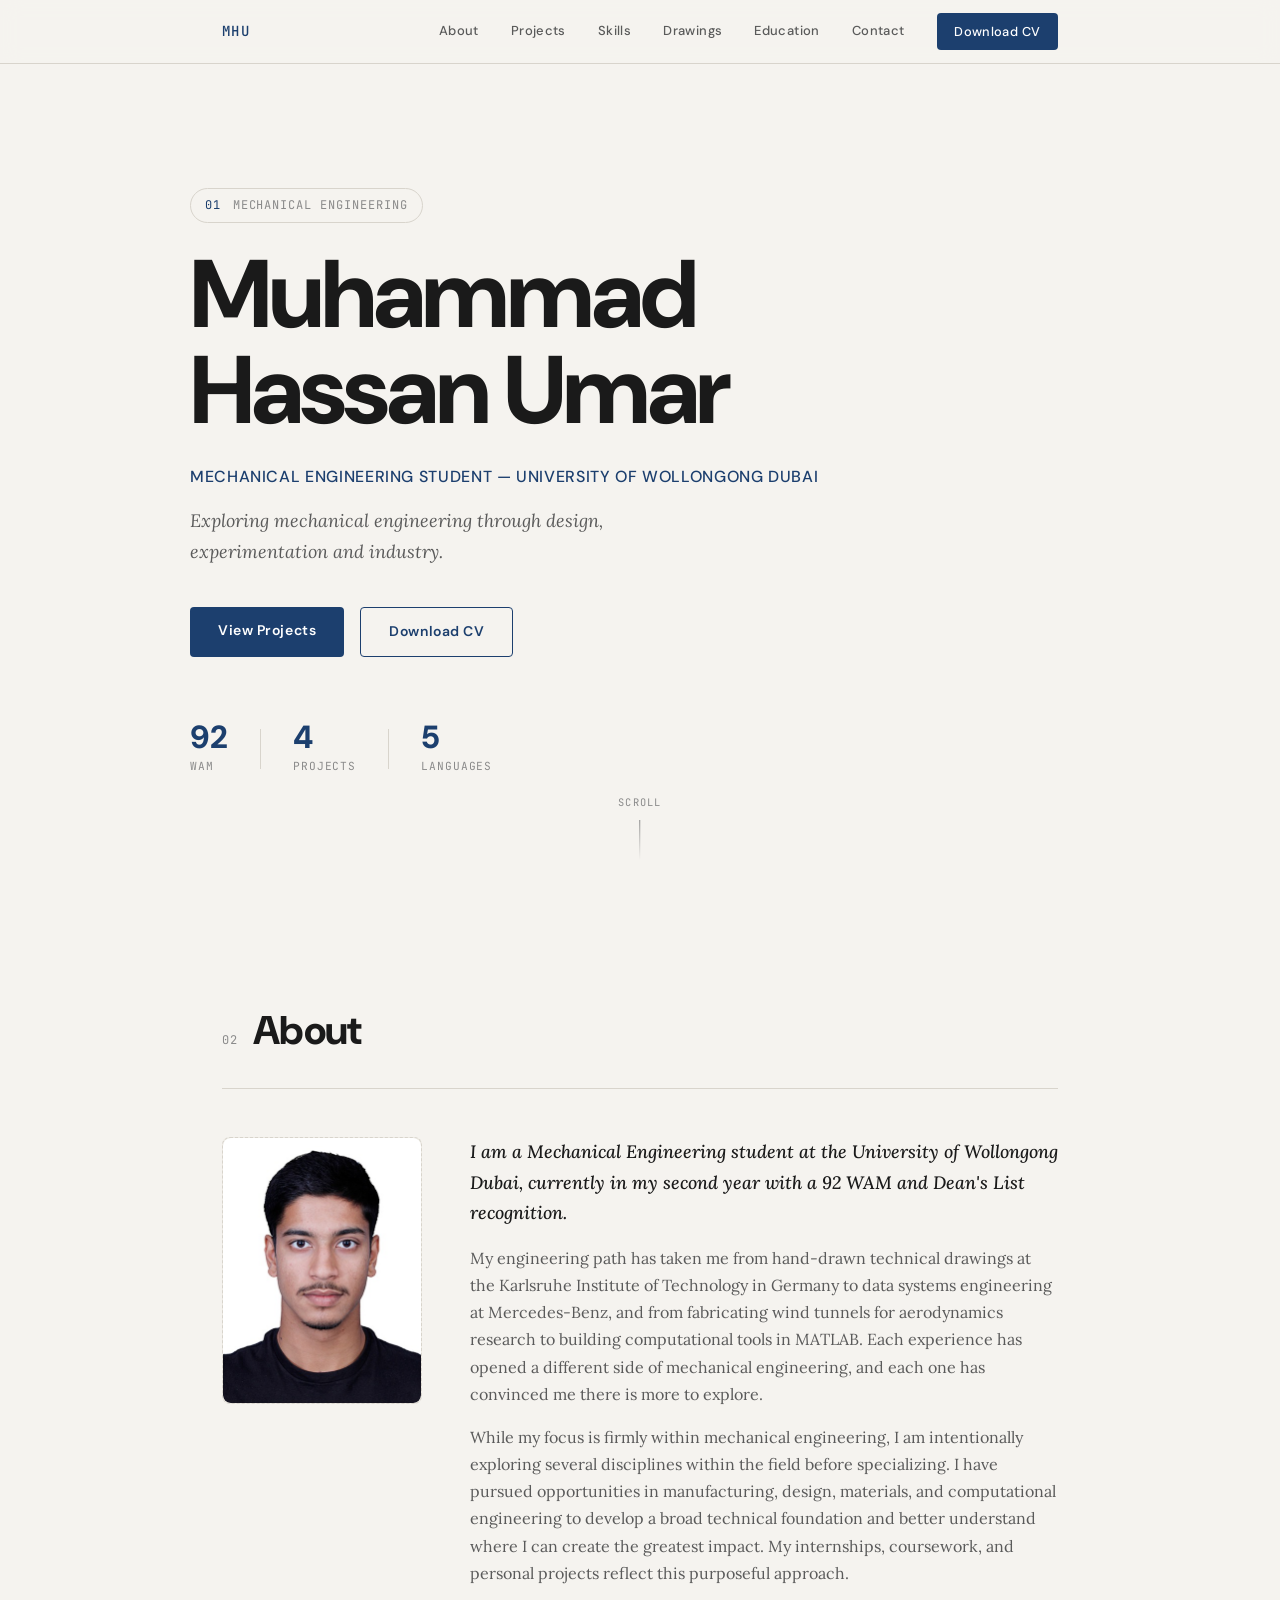
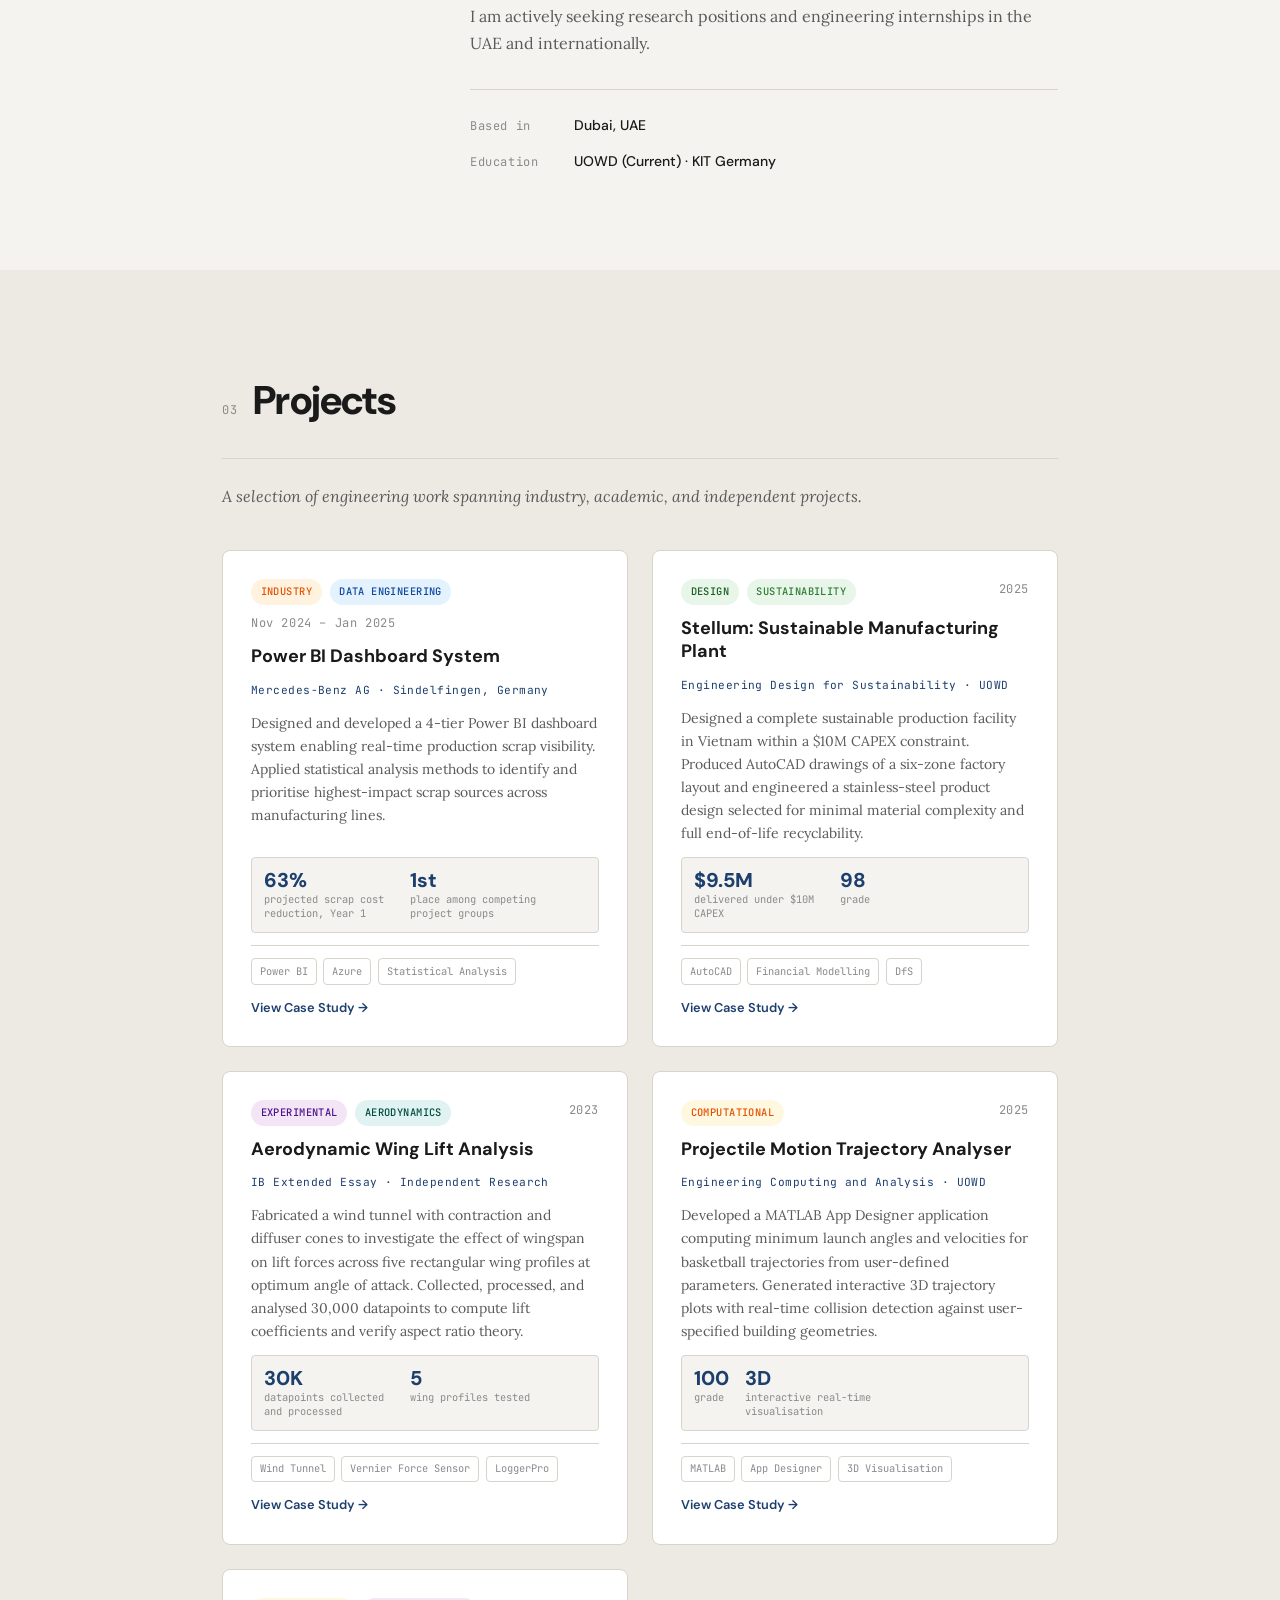
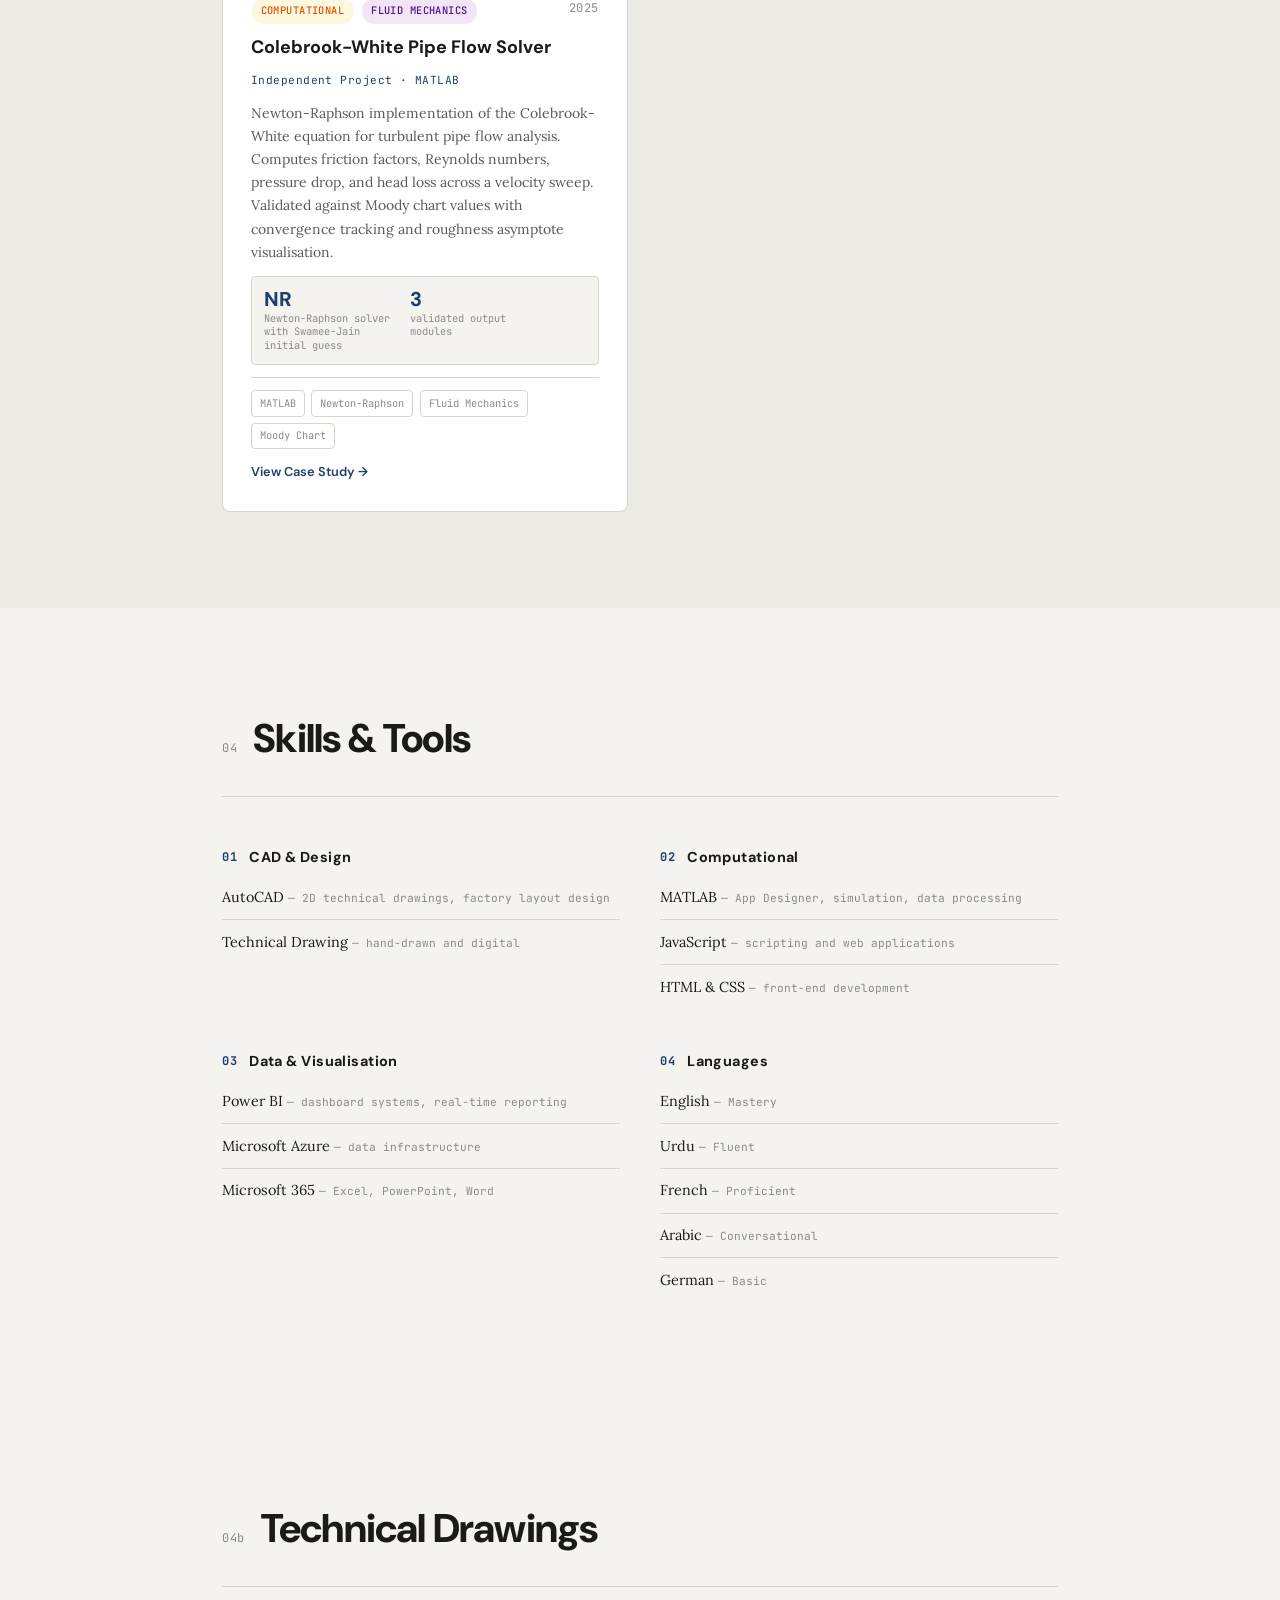
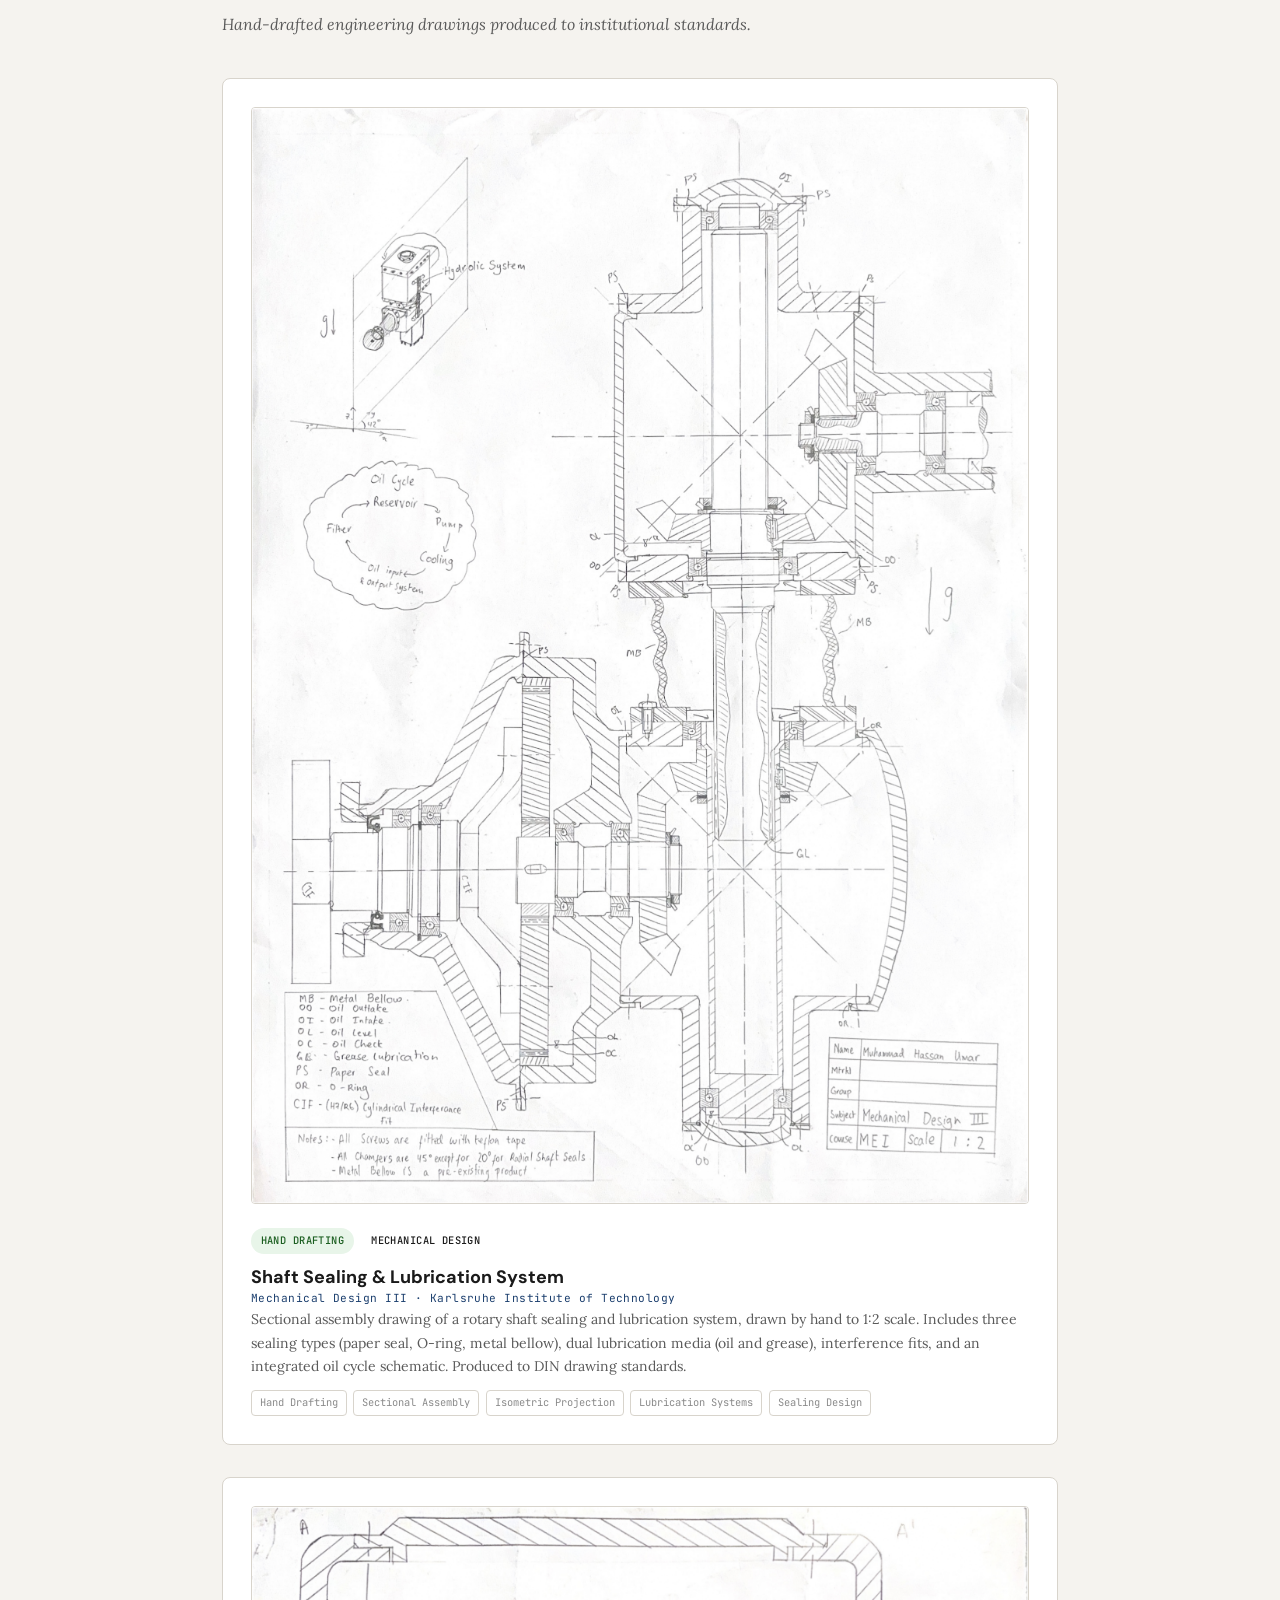
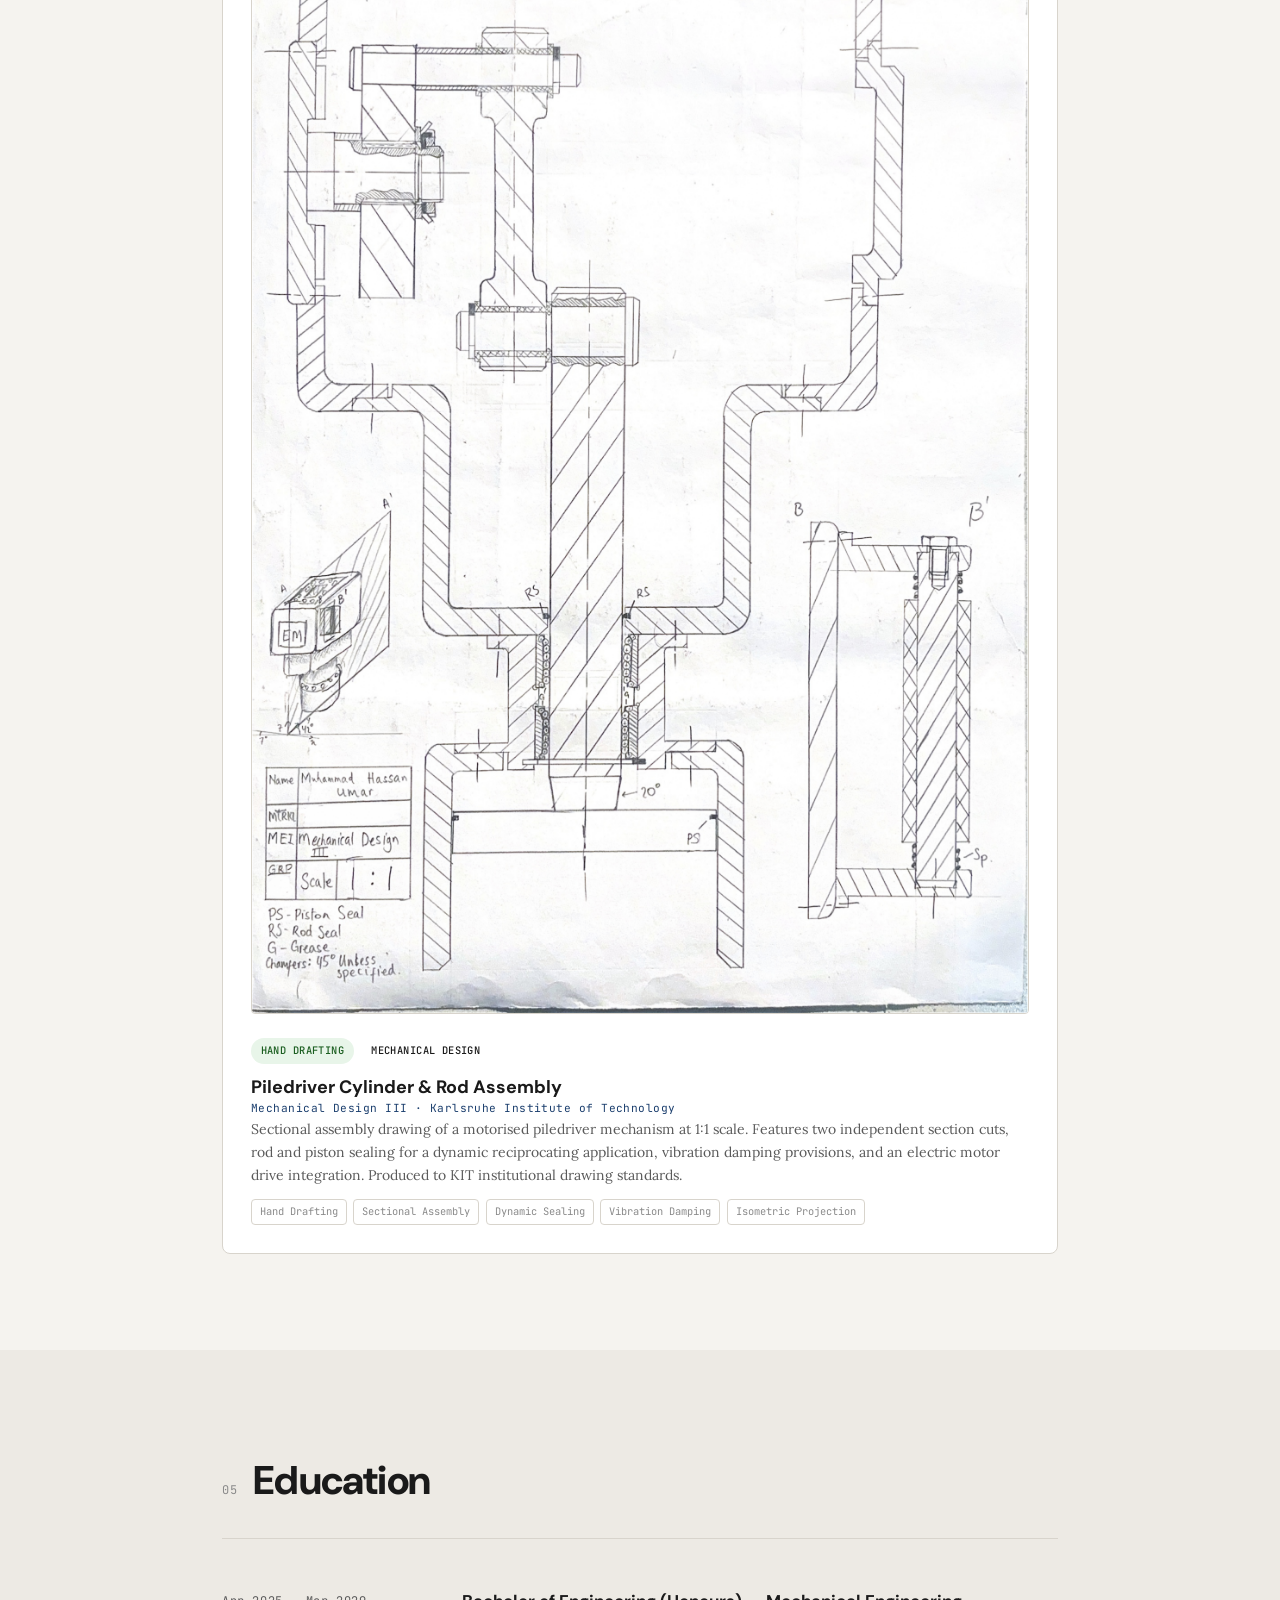
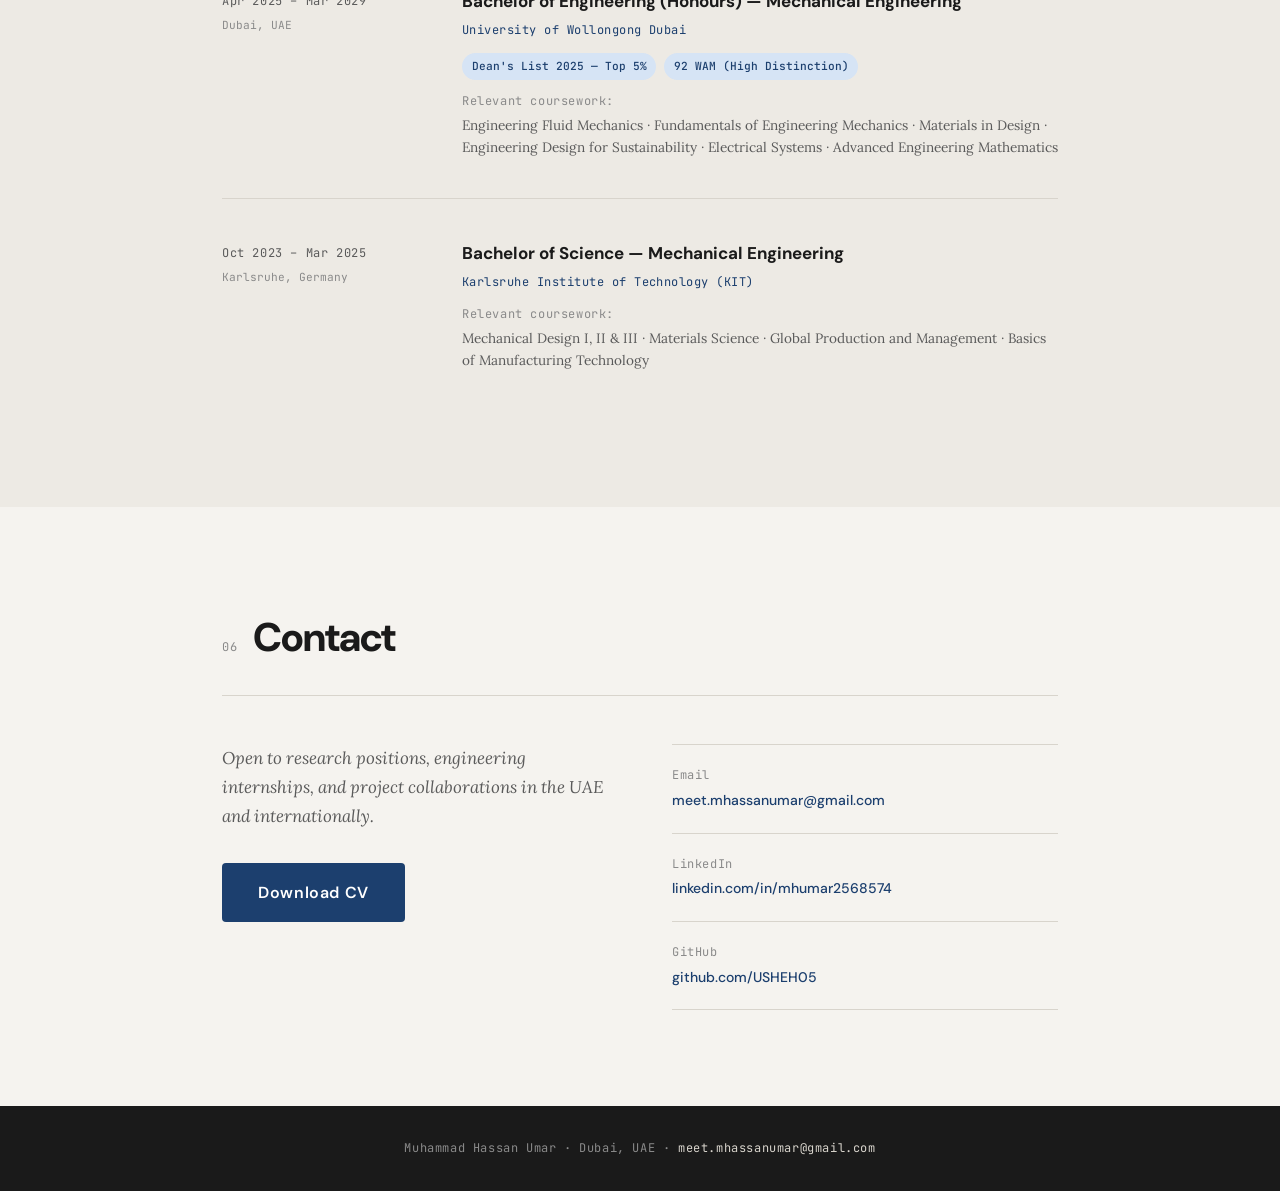
==== index.html @ 1d4bc511 "Added colebrook white solver project" ====
<!DOCTYPE html>
<html lang="en">

<head>
  <meta charset="UTF-8" />
  <meta name="viewport" content="width=device-width, initial-scale=1.0" />
  <title>Muhammad Hassan Umar — Mechanical Engineer</title>
  <meta name="description"
    content="Portfolio of Muhammad Hassan Umar, Mechanical Engineering student at UOWD with industry experience at Mercedes-Benz." />
  <link rel="preconnect" href="https://fonts.googleapis.com" />
  <link rel="preconnect" href="https://fonts.gstatic.com" crossorigin />
  <link
    href="https://fonts.googleapis.com/css2?family=DM+Sans:ital,opsz,wght@0,9..40,400;0,9..40,500;0,9..40,600;0,9..40,700;0,9..40,800;1,9..40,400&family=Lora:ital,wght@0,400;0,500;1,400&family=JetBrains+Mono:wght@400;500&display=swap"
    rel="stylesheet" />
  <link rel="stylesheet" href="style.css" />
</head>

<body>

  <!-- NAV -->
  <header class="nav" id="nav">
    <div class="nav-inner">
      <a href="#" class="nav-logo">MHU</a>
      <nav class="nav-links" id="navLinks">
        <a href="#about">About</a>
        <a href="#projects">Projects</a>
        <a href="#skills">Skills</a>
        <a href="#drawings">Drawings</a>
        <a href="#education">Education</a>
        <a href="#contact">Contact</a>
        <a href="assets/cv/hassan-cv.pdf" class="btn-nav" target="_blank" rel="noopener">Download CV</a>
      </nav>
      <button class="nav-hamburger" id="hamburger" aria-label="Open menu">
        <span></span><span></span><span></span>
      </button>
    </div>
  </header>

  <!-- MOBILE DRAWER -->
  <div class="mobile-drawer" id="mobileDrawer">
    <button class="drawer-close" id="drawerClose" aria-label="Close menu">✕</button>
    <nav class="drawer-links">
      <a href="#about">About</a>
      <a href="#projects">Projects</a>
      <a href="#skills">Skills</a>
      <a href="#drawings">Drawings</a>
      <a href="#education">Education</a>
      <a href="#contact">Contact</a>
      <a href="assets/cv/hassan-cv.pdf" class="btn-drawer" target="_blank" rel="noopener">Download CV</a>
    </nav>
  </div>
  <div class="drawer-overlay" id="drawerOverlay"></div>

  <main>

    <!-- HERO -->
    <section class="hero" id="hero">
      <div class="hero-inner">
        <div class="hero-tag"><span class="mono">01</span> Mechanical Engineering</div>
        <h1 class="hero-name">Muhammad<br />Hassan Umar</h1>
        <p class="hero-sub">Mechanical Engineering Student &mdash; University of Wollongong Dubai</p>
        <p class="hero-line">Exploring mechanical engineering through design, experimentation and industry.</p>
        <div class="hero-ctas">
          <a href="#projects" class="btn-primary">View Projects</a>
          <a href="assets/cv/hassan-cv.pdf" class="btn-secondary" target="_blank" rel="noopener">Download CV</a>
        </div>
        <div class="hero-stats">
          <div class="stat">
            <span class="stat-num">92</span>
            <span class="stat-label">WAM</span>
          </div>
          <div class="stat-divider"></div>
          <div class="stat">
            <span class="stat-num">4</span>
            <span class="stat-label">Projects</span>
          </div>
          <div class="stat-divider"></div>
          <div class="stat">
            <span class="stat-num">5</span>
            <span class="stat-label">Languages</span>
          </div>
        </div>
      </div>
      <div class="hero-scroll-indicator">
        <span class="mono">scroll</span>
        <div class="scroll-line"></div>
      </div>
    </section>

    <!-- ABOUT -->
    <section class="section" id="about">
      <div class="container">
        <div class="section-header">
          <span class="mono section-num">02</span>
          <h2 class="section-title">About</h2>
        </div>
        <div class="about-grid">
          <div class="about-photo-col">
            <div class="about-photo-placeholder">
              <!-- Replace with: <img src="assets/img/profile.jpg" alt="Muhammad Hassan Umar" /> -->
              <img src="assets/img/profile.jpg" alt="Muhammad Hassan Umar" />
            </div>
          </div>
          <div class="about-text-col">
            <p class="about-lead">I am a Mechanical Engineering student at the University of Wollongong Dubai, currently
              in my second year with a 92 WAM and Dean's List recognition.</p>
            <p>My engineering path has taken me from hand-drawn technical drawings at the Karlsruhe Institute of
              Technology in Germany to data systems engineering at Mercedes-Benz, and from fabricating wind tunnels for
              aerodynamics research to building computational tools in MATLAB. Each experience has opened a different
              side of mechanical engineering, and each one has convinced me there is more to explore.</p>
            <p>While my focus is firmly within mechanical engineering, I am intentionally exploring several disciplines
              within the field before specializing. I have pursued opportunities in manufacturing, design, materials,
              and computational engineering to develop a broad technical foundation and better understand where I can
              create the greatest impact. My internships, coursework, and personal projects reflect this purposeful
              approach.</p>
            <p>I am actively seeking research positions and engineering internships in the UAE and internationally.</p>
            <div class="about-meta">
              <div class="meta-item">
                <span class="mono meta-label">Based in</span>
                <span class="meta-value">Dubai, UAE</span>
              </div>
              <div class="meta-item">
                <span class="mono meta-label">Education</span>
                <span class="meta-value">UOWD (Current) · KIT Germany</span>
              </div>
            </div>
          </div>
        </div>
      </div>
    </section>

    <!-- PROJECTS -->
    <section class="section section-alt" id="projects">
      <div class="container">
        <div class="section-header">
          <span class="mono section-num">03</span>
          <h2 class="section-title">Projects</h2>
        </div>
        <p class="section-intro">A selection of engineering work spanning industry, academic, and independent projects.
        </p>

        <div class="projects-grid">

          <!-- ADD NEW PROJECT CARD HERE — copy the block below and fill in your details -->

          <!-- PROJECT CARD: Mercedes-Benz -->
          <article class="project-card">
            <div class="card-header">
              <div class="card-tags">
                <span class="tag tag-industry">Industry</span>
                <span class="tag tag-data">Data Engineering</span>
              </div>
              <span class="mono card-date">Nov 2024 – Jan 2025</span>
            </div>
            <h3 class="card-title">Power BI Dashboard System</h3>
            <p class="card-org">Mercedes-Benz AG · Sindelfingen, Germany</p>
            <p class="card-desc">Designed and developed a 4-tier Power BI dashboard system enabling real-time production
              scrap visibility. Applied statistical analysis methods to identify and prioritise highest-impact scrap
              sources across manufacturing lines.</p>
            <div class="card-results">
              <div class="result-item">
                <span class="result-num">63%</span>
                <span class="result-label">projected scrap cost reduction, Year 1</span>
              </div>
              <div class="result-item">
                <span class="result-num">1st</span>
                <span class="result-label">place among competing project groups</span>
              </div>
            </div>
            <div class="card-footer">
              <div class="card-tools">
                <span class="tool-tag">Power BI</span>
                <span class="tool-tag">Azure</span>
                <span class="tool-tag">Statistical Analysis</span>
              </div>
              <a href="projects/mercedes.html" class="card-link">View Case Study →</a>
            </div>
          </article>

          <!-- PROJECT CARD: Stellum -->
          <article class="project-card">
            <div class="card-header">
              <div class="card-tags">
                <span class="tag tag-design">Design</span>
                <span class="tag tag-sustainability">Sustainability</span>
              </div>
              <span class="mono card-date">2025</span>
            </div>
            <h3 class="card-title">Stellum: Sustainable Manufacturing Plant</h3>
            <p class="card-org">Engineering Design for Sustainability · UOWD</p>
            <p class="card-desc">Designed a complete sustainable production facility in Vietnam within a $10M CAPEX
              constraint. Produced AutoCAD drawings of a six-zone factory layout and engineered a stainless-steel
              product design selected for minimal material complexity and full end-of-life recyclability.</p>
            <div class="card-results">
              <div class="result-item">
                <span class="result-num">$9.5M</span>
                <span class="result-label">delivered under $10M CAPEX</span>
              </div>
              <div class="result-item">
                <span class="result-num">98</span>
                <span class="result-label">grade</span>
              </div>
            </div>
            <div class="card-footer">
              <div class="card-tools">
                <span class="tool-tag">AutoCAD</span>
                <span class="tool-tag">Financial Modelling</span>
                <span class="tool-tag">DfS</span>
              </div>
              <a href="projects/stellum.html" class="card-link">View Case Study →</a>
            </div>
          </article>

          <!-- PROJECT CARD: Wind Tunnel -->
          <article class="project-card">
            <div class="card-header">
              <div class="card-tags">
                <span class="tag tag-experimental">Experimental</span>
                <span class="tag tag-aero">Aerodynamics</span>
              </div>
              <span class="mono card-date">2023</span>
            </div>
            <h3 class="card-title">Aerodynamic Wing Lift Analysis</h3>
            <p class="card-org">IB Extended Essay · Independent Research</p>
            <p class="card-desc">Fabricated a wind tunnel with contraction and diffuser cones to investigate the effect
              of wingspan on lift forces across five rectangular wing profiles at optimum angle of attack. Collected,
              processed, and analysed 30,000 datapoints to compute lift coefficients and verify aspect ratio theory.</p>
            <div class="card-results">
              <div class="result-item">
                <span class="result-num">30K</span>
                <span class="result-label">datapoints collected and processed</span>
              </div>
              <div class="result-item">
                <span class="result-num">5</span>
                <span class="result-label">wing profiles tested</span>
              </div>
            </div>
            <div class="card-footer">
              <div class="card-tools">
                <span class="tool-tag">Wind Tunnel</span>
                <span class="tool-tag">Vernier Force Sensor</span>
                <span class="tool-tag">LoggerPro</span>
              </div>
              <a href="projects/wind-tunnel.html" class="card-link">View Case Study →</a>
            </div>
          </article>

          <!-- PROJECT CARD: MATLAB -->
          <article class="project-card">
            <div class="card-header">
              <div class="card-tags">
                <span class="tag tag-computational">Computational</span>
              </div>
              <span class="mono card-date">2025</span>
            </div>
            <h3 class="card-title">Projectile Motion Trajectory Analyser</h3>
            <p class="card-org">Engineering Computing and Analysis · UOWD</p>
            <p class="card-desc">Developed a MATLAB App Designer application computing minimum launch angles and
              velocities for basketball trajectories from user-defined parameters. Generated interactive 3D trajectory
              plots with real-time collision detection against user-specified building geometries.</p>
            <div class="card-results">
              <div class="result-item">
                <span class="result-num">100</span>
                <span class="result-label">grade</span>
              </div>
              <div class="result-item">
                <span class="result-num">3D</span>
                <span class="result-label">interactive real-time visualisation</span>
              </div>
            </div>
            <div class="card-footer">
              <div class="card-tools">
                <span class="tool-tag">MATLAB</span>
                <span class="tool-tag">App Designer</span>
                <span class="tool-tag">3D Visualisation</span>
              </div>
              <a href="projects/matlab-app.html" class="card-link">View Case Study →</a>
            </div>
          </article>

          <!-- PROJECT CARD: Colebrook -->
          <article class="project-card">
            <div class="card-header">
              <div class="card-tags">
                <span class="tag tag-computational">Computational</span>
                <span class="tag tag-experimental">Fluid Mechanics</span>
              </div>
              <span class="mono card-date">2025</span>
            </div>
            <h3 class="card-title">Colebrook-White Pipe Flow Solver</h3>
            <p class="card-org">Independent Project · MATLAB</p>
            <p class="card-desc">Newton-Raphson implementation of the Colebrook-White equation for turbulent pipe flow
              analysis. Computes friction factors, Reynolds numbers, pressure drop, and head loss across a velocity
              sweep. Validated against Moody chart values with convergence tracking and roughness asymptote
              visualisation.</p>
            <div class="card-results">
              <div class="result-item">
                <span class="result-num">NR</span>
                <span class="result-label">Newton-Raphson solver with Swamee-Jain initial guess</span>
              </div>
              <div class="result-item">
                <span class="result-num">3</span>
                <span class="result-label">validated output modules</span>
              </div>
            </div>
            <div class="card-footer">
              <div class="card-tools">
                <span class="tool-tag">MATLAB</span>
                <span class="tool-tag">Newton-Raphson</span>
                <span class="tool-tag">Fluid Mechanics</span>
                <span class="tool-tag">Moody Chart</span>
              </div>
              <a href="projects/colebrook.html" class="card-link">View Case Study →</a>
            </div>
          </article>

          <!-- END OF PROJECT CARDS -->

        </div>
      </div>
    </section>

    <!-- SKILLS -->
    <section class="section" id="skills">
      <div class="container">
        <div class="section-header">
          <span class="mono section-num">04</span>
          <h2 class="section-title">Skills &amp; Tools</h2>
        </div>
        <div class="skills-grid">

          <div class="skills-group">
            <h3 class="skills-group-title"><span class="mono">01</span> CAD &amp; Design</h3>
            <ul class="skills-list">
              <li>AutoCAD <span class="skill-note">— 2D technical drawings, factory layout design</span></li>
              <li>Technical Drawing <span class="skill-note">— hand-drawn and digital</span></li>
            </ul>
          </div>

          <div class="skills-group">
            <h3 class="skills-group-title"><span class="mono">02</span> Computational</h3>
            <ul class="skills-list">
              <li>MATLAB <span class="skill-note">— App Designer, simulation, data processing</span></li>
              <li>JavaScript <span class="skill-note">— scripting and web applications</span></li>
              <li>HTML &amp; CSS <span class="skill-note">— front-end development</span></li>
            </ul>
          </div>

          <div class="skills-group">
            <h3 class="skills-group-title"><span class="mono">03</span> Data &amp; Visualisation</h3>
            <ul class="skills-list">
              <li>Power BI <span class="skill-note">— dashboard systems, real-time reporting</span></li>
              <li>Microsoft Azure <span class="skill-note">— data infrastructure</span></li>
              <li>Microsoft 365 <span class="skill-note">— Excel, PowerPoint, Word</span></li>
            </ul>
          </div>

          <div class="skills-group">
            <h3 class="skills-group-title"><span class="mono">04</span> Languages</h3>
            <ul class="skills-list">
              <li>English <span class="skill-note">— Mastery</span></li>
              <li>Urdu <span class="skill-note">— Fluent</span></li>
              <li>French <span class="skill-note">— Proficient</span></li>
              <li>Arabic <span class="skill-note">— Conversational</span></li>
              <li>German <span class="skill-note">— Basic</span></li>
            </ul>
          </div>

        </div>
      </div>
    </section>

    <!-- TECHNICAL DRAWINGS SECTION -->
    <section class="section" id="drawings">
      <div class="container">
        <div class="section-header">
          <span class="mono section-num">04b</span>
          <h2 class="section-title">Technical Drawings</h2>
        </div>
        <p class="section-intro">Hand-drafted engineering drawings produced to institutional standards.</p>
        <div class="drawings-grid">
          <div class="drawing-card">
            <div class="drawing-img">
              <img src="assets/projects/drawings/md3-task1-drawing.jpg"
                alt="Sectional assembly drawing — shaft sealing and lubrication system, KIT Mechanical Design III" />
            </div>
            <div class="drawing-info">
              <div class="card-tags" style="margin-bottom: 0.75rem;">
                <span class="tag tag-design">Hand Drafting</span>
                <span class="tag tag-manufacturing">Mechanical Design</span>
              </div>
              <h3 class="card-title">Shaft Sealing &amp; Lubrication System</h3>
              <p class="card-org">Mechanical Design III · Karlsruhe Institute of Technology</p>
              <p class="card-desc">Sectional assembly drawing of a rotary shaft sealing and lubrication system, drawn by
                hand to 1:2 scale. Includes three sealing types (paper seal, O-ring, metal bellow), dual lubrication
                media
                (oil and grease), interference fits, and an integrated oil cycle schematic. Produced to DIN drawing
                standards.</p>
              <div class="card-tools" style="margin-top: 0.75rem;">
                <span class="tool-tag">Hand Drafting</span>
                <span class="tool-tag">Sectional Assembly</span>
                <span class="tool-tag">Isometric Projection</span>
                <span class="tool-tag">Lubrication Systems</span>
                <span class="tool-tag">Sealing Design</span>
              </div>
            </div>
          </div>

          <div class="drawing-card">
            <div class="drawing-img">
              <img src="assets/projects/drawings/md3-task2-drawing.jpg"
                alt="Sectional assembly drawing — piledriver mechanism, KIT Mechanical Design III" />
            </div>
            <div class="drawing-info">
              <div class="card-tags" style="margin-bottom: 0.75rem;">
                <span class="tag tag-design">Hand Drafting</span>
                <span class="tag tag-manufacturing">Mechanical Design</span>
              </div>
              <h3 class="card-title">Piledriver Cylinder & Rod Assembly</h3>
              <p class="card-org">Mechanical Design III · Karlsruhe Institute of Technology</p>
              <p class="card-desc">Sectional assembly drawing of a motorised piledriver mechanism at 1:1 scale. Features
                two independent section cuts, rod and piston sealing for a dynamic reciprocating application, vibration
                damping provisions, and an electric motor drive integration. Produced to KIT institutional drawing
                standards.</p>
              <div class="card-tools" style="margin-top: 0.75rem;">
                <span class="tool-tag">Hand Drafting</span>
                <span class="tool-tag">Sectional Assembly</span>
                <span class="tool-tag">Dynamic Sealing</span>
                <span class="tool-tag">Vibration Damping</span>
                <span class="tool-tag">Isometric Projection</span>
              </div>
            </div>
          </div>
        </div>
      </div>
    </section>

    <!-- EDUCATION -->
    <section class="section section-alt" id="education">
      <div class="container">
        <div class="section-header">
          <span class="mono section-num">05</span>
          <h2 class="section-title">Education</h2>
        </div>

        <div class="education-list">

          <div class="edu-item">
            <div class="edu-meta">
              <span class="mono edu-date">Apr 2025 – Mar 2029</span>
              <span class="edu-location">Dubai, UAE</span>
            </div>
            <div class="edu-content">
              <h3 class="edu-degree">Bachelor of Engineering (Honours) — Mechanical Engineering</h3>
              <p class="edu-institution">University of Wollongong Dubai</p>
              <div class="edu-highlights">
                <span class="edu-badge">Dean's List 2025 — Top 5%</span>
                <span class="edu-badge">92 WAM (High Distinction)</span>
              </div>
              <div class="edu-coursework">
                <span class="mono edu-coursework-label">Relevant coursework:</span>
                Engineering Fluid Mechanics · Fundamentals of Engineering Mechanics · Materials in Design · Engineering
                Design for Sustainability · Electrical Systems · Advanced Engineering Mathematics
              </div>
            </div>
          </div>

          <div class="edu-item">
            <div class="edu-meta">
              <span class="mono edu-date">Oct 2023 – Mar 2025</span>
              <span class="edu-location">Karlsruhe, Germany</span>
            </div>
            <div class="edu-content">
              <h3 class="edu-degree">Bachelor of Science — Mechanical Engineering</h3>
              <p class="edu-institution">Karlsruhe Institute of Technology (KIT)</p>
              <div class="edu-coursework">
                <span class="mono edu-coursework-label">Relevant coursework:</span>
                Mechanical Design I, II &amp; III · Materials Science · Global Production and Management · Basics of
                Manufacturing Technology
              </div>
            </div>
          </div>

          <!-- ADD CERTIFICATIONS HERE when you have them -->
          <!-- 
          <div class="edu-item">
            <div class="edu-meta">
              <span class="mono edu-date">YEAR</span>
            </div>
            <div class="edu-content">
              <h3 class="edu-degree">Certification Name</h3>
              <p class="edu-institution">Issuing Organisation</p>
            </div>
          </div>
          -->

        </div>
      </div>
    </section>

    <!-- CONTACT -->
    <section class="section" id="contact">
      <div class="container">
        <div class="section-header">
          <span class="mono section-num">06</span>
          <h2 class="section-title">Contact</h2>
        </div>
        <div class="contact-grid">
          <div class="contact-text">
            <p class="contact-lead">Open to research positions, engineering internships, and project collaborations in
              the UAE and internationally.</p>
            <a href="assets/cv/hassan-cv.pdf" class="btn-primary btn-large" target="_blank" rel="noopener">Download
              CV</a>
          </div>
          <div class="contact-links">
            <a href="mailto:meet.mhassanumar@gmail.com" class="contact-item">
              <span class="mono contact-label">Email</span>
              <span class="contact-value">meet.mhassanumar@gmail.com</span>
            </a>
            <a href="https://linkedin.com/in/mhumar2568574" class="contact-item" target="_blank" rel="noopener">
              <span class="mono contact-label">LinkedIn</span>
              <span class="contact-value">linkedin.com/in/mhumar2568574</span>
            </a>
            <a href="https://github.com/USHEH05" class="contact-item" target="_blank" rel="noopener">
              <span class="mono contact-label">GitHub</span>
              <span class="contact-value">github.com/USHEH05</span>
            </a>
          </div>
        </div>
      </div>
    </section>

  </main>

  <footer class="footer">
    <div class="container">
      <p class="mono footer-text">Muhammad Hassan Umar · Dubai, UAE · <a
          href="mailto:meet.mhassanumar@gmail.com">meet.mhassanumar@gmail.com</a></p>
    </div>
  </footer>

  <script src="script.js"></script>
</body>

</html>
---- style.css ----
/* ============================================================
   MUHAMMAD HASSAN UMAR — PORTFOLIO
   style.css
   ============================================================ */

/* ── CSS VARIABLES ─────────────────────────────────────────── */
:root {
  --bg:           #F5F3EF;
  --bg-alt:       #EDEAE4;
  --text:         #1A1A1A;
  --text-sec:     #5A5A5A;
  --text-ter:     #8A8A8A;
  --accent:       #1C3F6E;
  --accent-light: #D6E4F5;
  --border:       #D8D4CC;
  --white:        #FFFFFF;

  --font-display: 'DM Sans', sans-serif;
  --font-body:    'Lora', serif;
  --font-mono:    'JetBrains Mono', monospace;

  --max-w:    900px;
  --radius:   4px;
  --radius-lg: 8px;

  --nav-h:    64px;
}

/* ── RESET ──────────────────────────────────────────────────── */
*, *::before, *::after { box-sizing: border-box; margin: 0; padding: 0; }
html { scroll-behavior: smooth; font-size: 16px; }
body {
  background: var(--bg);
  color: var(--text);
  font-family: var(--font-body);
  line-height: 1.7;
  -webkit-font-smoothing: antialiased;
}
img { max-width: 100%; display: block; }
a { color: inherit; text-decoration: none; }
ul { list-style: none; }

/* ── UTILITIES ──────────────────────────────────────────────── */
.mono {
  font-family: var(--font-mono);
  font-size: 0.75rem;
  letter-spacing: 0.05em;
}
.container {
  max-width: var(--max-w);
  margin: 0 auto;
  padding: 0 2rem;
}

/* ── BUTTONS ────────────────────────────────────────────────── */
.btn-primary {
  display: inline-block;
  background: var(--accent);
  color: var(--white);
  font-family: var(--font-display);
  font-size: 0.875rem;
  font-weight: 600;
  letter-spacing: 0.04em;
  padding: 0.75rem 1.75rem;
  border-radius: var(--radius);
  transition: background 0.2s, transform 0.15s;
}
.btn-primary:hover { background: #152f52; transform: translateY(-1px); }

.btn-secondary {
  display: inline-block;
  border: 1.5px solid var(--accent);
  color: var(--accent);
  font-family: var(--font-display);
  font-size: 0.875rem;
  font-weight: 600;
  letter-spacing: 0.04em;
  padding: 0.75rem 1.75rem;
  border-radius: var(--radius);
  transition: background 0.2s, color 0.2s, transform 0.15s;
}
.btn-secondary:hover {
  background: var(--accent);
  color: var(--white);
  transform: translateY(-1px);
}

.btn-large { padding: 1rem 2.25rem; font-size: 1rem; }

/* ── NAV ────────────────────────────────────────────────────── */
.nav {
  position: fixed;
  top: 0; left: 0; right: 0;
  height: var(--nav-h);
  background: rgba(245, 243, 239, 0.92);
  backdrop-filter: blur(10px);
  -webkit-backdrop-filter: blur(10px);
  border-bottom: 1px solid var(--border);
  z-index: 100;
  transition: transform 0.3s ease;
}
.nav.hidden { transform: translateY(-100%); }

.nav-inner {
  max-width: var(--max-w);
  margin: 0 auto;
  padding: 0 2rem;
  height: 100%;
  display: flex;
  align-items: center;
  justify-content: space-between;
}

.nav-logo {
  font-family: var(--font-mono);
  font-size: 0.875rem;
  font-weight: 500;
  color: var(--accent);
  letter-spacing: 0.1em;
}

.nav-links {
  display: flex;
  align-items: center;
  gap: 2rem;
}
.nav-links a {
  font-family: var(--font-display);
  font-size: 0.8125rem;
  font-weight: 500;
  color: var(--text-sec);
  letter-spacing: 0.03em;
  transition: color 0.2s;
}
.nav-links a:hover { color: var(--accent); }
.btn-nav {
  background: var(--accent) !important;
  color: var(--white) !important;
  font-size: 0.8rem !important;
  padding: 0.45rem 1.1rem;
  border-radius: var(--radius);
  transition: background 0.2s !important;
}
.btn-nav:hover { background: #152f52 !important; }

.nav-hamburger {
  display: none;
  flex-direction: column;
  gap: 5px;
  background: none;
  border: none;
  cursor: pointer;
  padding: 4px;
}
.nav-hamburger span {
  display: block;
  width: 22px;
  height: 2px;
  background: var(--text);
  border-radius: 2px;
  transition: 0.2s;
}

/* ── MOBILE DRAWER ──────────────────────────────────────────── */
.mobile-drawer {
  position: fixed;
  top: 0; right: -100%;
  width: min(320px, 85vw);
  height: 100%;
  background: var(--white);
  z-index: 200;
  padding: 3rem 2rem;
  transition: right 0.3s ease;
  display: flex;
  flex-direction: column;
}
.mobile-drawer.open { right: 0; }
.drawer-close {
  position: absolute;
  top: 1.25rem; right: 1.5rem;
  background: none;
  border: none;
  font-size: 1.2rem;
  cursor: pointer;
  color: var(--text-sec);
}
.drawer-links {
  display: flex;
  flex-direction: column;
  gap: 1.5rem;
  margin-top: 2rem;
}
.drawer-links a {
  font-family: var(--font-display);
  font-size: 1.125rem;
  font-weight: 600;
  color: var(--text);
  transition: color 0.2s;
}
.drawer-links a:hover { color: var(--accent); }
.btn-drawer {
  display: inline-block;
  margin-top: 0.5rem;
  background: var(--accent) !important;
  color: var(--white) !important;
  padding: 0.75rem 1.5rem;
  border-radius: var(--radius);
  font-size: 0.9rem !important;
  font-weight: 600;
  text-align: center;
}
.drawer-overlay {
  display: none;
  position: fixed;
  inset: 0;
  background: rgba(0,0,0,0.4);
  z-index: 150;
}
.drawer-overlay.active { display: block; }

/* ── HERO ───────────────────────────────────────────────────── */
.hero {
  min-height: 100vh;
  display: flex;
  flex-direction: column;
  justify-content: center;
  padding: calc(var(--nav-h) + 4rem) 2rem 4rem;
  position: relative;
}
.hero-inner {
  max-width: var(--max-w);
  margin: 0 auto;
  width: 100%;
}
.hero-tag {
  display: inline-flex;
  align-items: center;
  gap: 0.75rem;
  font-family: var(--font-mono);
  font-size: 0.75rem;
  color: var(--text-ter);
  letter-spacing: 0.08em;
  text-transform: uppercase;
  margin-bottom: 1.5rem;
  padding: 0.4rem 0.9rem;
  border: 1px solid var(--border);
  border-radius: 999px;
}
.hero-tag .mono { color: var(--accent); }

.hero-name {
  font-family: var(--font-display);
  font-size: clamp(3rem, 8vw, 6rem);
  font-weight: 800;
  line-height: 1.0;
  letter-spacing: -0.03em;
  color: var(--text);
  margin-bottom: 1.5rem;
}

.hero-sub {
  font-family: var(--font-display);
  font-size: 1rem;
  font-weight: 500;
  color: var(--accent);
  letter-spacing: 0.04em;
  text-transform: uppercase;
  margin-bottom: 1rem;
}

.hero-line {
  font-family: var(--font-body);
  font-size: 1.125rem;
  font-style: italic;
  color: var(--text-sec);
  max-width: 520px;
  margin-bottom: 2.5rem;
}

.hero-ctas {
  display: flex;
  gap: 1rem;
  flex-wrap: wrap;
  margin-bottom: 4rem;
}

.hero-stats {
  display: flex;
  align-items: center;
  gap: 2rem;
  flex-wrap: wrap;
}
.stat { display: flex; flex-direction: column; }
.stat-num {
  font-family: var(--font-display);
  font-size: 2rem;
  font-weight: 800;
  color: var(--accent);
  line-height: 1;
}
.stat-label {
  font-family: var(--font-mono);
  font-size: 0.7rem;
  color: var(--text-ter);
  letter-spacing: 0.08em;
  text-transform: uppercase;
  margin-top: 0.25rem;
}
.stat-divider {
  width: 1px;
  height: 40px;
  background: var(--border);
}

.hero-scroll-indicator {
  position: absolute;
  bottom: 2.5rem;
  left: 50%;
  transform: translateX(-50%);
  display: flex;
  flex-direction: column;
  align-items: center;
  gap: 0.5rem;
  color: var(--text-ter);
}
.hero-scroll-indicator .mono { font-size: 0.65rem; letter-spacing: 0.12em; text-transform: uppercase; }
.scroll-line {
  width: 1px;
  height: 40px;
  background: linear-gradient(to bottom, var(--text-ter), transparent);
  animation: scrollPulse 2s ease infinite;
}
@keyframes scrollPulse {
  0%, 100% { opacity: 0.4; }
  50% { opacity: 1; }
}

/* ── SECTIONS ───────────────────────────────────────────────── */
.section { padding: 6rem 0; }
.section-alt { background: var(--bg-alt); }

.section-header {
  display: flex;
  align-items: baseline;
  gap: 1rem;
  margin-bottom: 3rem;
  padding-bottom: 1.5rem;
  border-bottom: 1px solid var(--border);
}
.section-num { color: var(--text-ter); }
.section-title {
  font-family: var(--font-display);
  font-size: clamp(1.75rem, 4vw, 2.5rem);
  font-weight: 800;
  letter-spacing: -0.02em;
  color: var(--text);
}
.section-intro {
  font-size: 1rem;
  color: var(--text-sec);
  font-style: italic;
  margin-top: -1.5rem;
  margin-bottom: 2.5rem;
}

/* ── ABOUT ──────────────────────────────────────────────────── */
.about-grid {
  display: grid;
  grid-template-columns: 200px 1fr;
  gap: 3rem;
  align-items: start;
}
.about-photo-placeholder {
  width: 100%;
  aspect-ratio: 3/4;
  background: var(--bg-alt);
  border: 1.5px dashed var(--border);
  border-radius: var(--radius-lg);
  display: flex;
  align-items: center;
  justify-content: center;
  overflow: hidden;
}
.about-photo-placeholder img {
  width: 100%;
  height: 100%;
  object-fit: cover;
  border-radius: var(--radius-lg);
}
.photo-placeholder-inner {
  display: flex;
  flex-direction: column;
  align-items: center;
  gap: 0.5rem;
  color: var(--text-ter);
}
.about-text-col p {
  font-size: 1rem;
  color: var(--text-sec);
  margin-bottom: 1rem;
}
.about-lead {
  font-size: 1.125rem !important;
  color: var(--text) !important;
  font-weight: 500;
  font-style: italic;
}
.about-meta {
  margin-top: 2rem;
  padding-top: 1.5rem;
  border-top: 1px solid var(--border);
  display: flex;
  flex-direction: column;
  gap: 0.75rem;
}
.meta-item { display: flex; gap: 1.5rem; align-items: baseline; }
.meta-label { color: var(--text-ter); min-width: 80px; }
.meta-value {
  font-family: var(--font-display);
  font-size: 0.875rem;
  font-weight: 500;
  color: var(--text);
}

/* ── PROJECTS ───────────────────────────────────────────────── */
.projects-grid {
  display: grid;
  grid-template-columns: repeat(2, 1fr);
  gap: 1.5rem;
}
.project-card {
  background: var(--white);
  border: 1px solid var(--border);
  border-radius: var(--radius-lg);
  padding: 1.75rem;
  display: flex;
  flex-direction: column;
  gap: 0.75rem;
  transition: transform 0.2s, box-shadow 0.2s, border-color 0.2s;
}
.project-card:hover {
  transform: translateY(-3px);
  box-shadow: 0 8px 32px rgba(28, 63, 110, 0.1);
  border-color: var(--accent);
}

.card-header {
  display: flex;
  justify-content: space-between;
  align-items: flex-start;
  flex-wrap: wrap;
  gap: 0.5rem;
}
.card-tags { display: flex; gap: 0.5rem; flex-wrap: wrap; }
.tag {
  font-family: var(--font-mono);
  font-size: 0.65rem;
  font-weight: 500;
  padding: 0.25rem 0.6rem;
  border-radius: 999px;
  letter-spacing: 0.04em;
  text-transform: uppercase;
}
.tag-industry     { background: #FFF3E0; color: #E65100; }
.tag-data         { background: #E3F2FD; color: #0D47A1; }
.tag-design       { background: #E8F5E9; color: #1B5E20; }
.tag-sustainability { background: #E8F5E9; color: #2E7D32; }
.tag-experimental { background: #F3E5F5; color: #4A148C; }
.tag-aero         { background: #E0F2F1; color: #004D40; }
.tag-computational{ background: #FFF8E1; color: #E65100; }

.card-date { color: var(--text-ter); }

.card-title {
  font-family: var(--font-display);
  font-size: 1.125rem;
  font-weight: 700;
  color: var(--text);
  line-height: 1.3;
}
.card-org {
  font-family: var(--font-mono);
  font-size: 0.7rem;
  color: var(--accent);
  letter-spacing: 0.04em;
}
.card-desc {
  font-size: 0.875rem;
  color: var(--text-sec);
  line-height: 1.65;
  flex-grow: 1;
}

.card-results {
  display: flex;
  gap: 1rem;
  flex-wrap: wrap;
  padding: 0.75rem;
  background: var(--bg);
  border-radius: var(--radius);
  border: 1px solid var(--border);
}
.result-item { display: flex; flex-direction: column; }
.result-num {
  font-family: var(--font-display);
  font-size: 1.25rem;
  font-weight: 800;
  color: var(--accent);
  line-height: 1;
}
.result-label {
  font-family: var(--font-mono);
  font-size: 0.65rem;
  color: var(--text-ter);
  margin-top: 0.2rem;
  max-width: 130px;
  line-height: 1.3;
}

.card-footer {
  display: flex;
  justify-content: space-between;
  align-items: flex-end;
  flex-wrap: wrap;
  gap: 0.75rem;
  padding-top: 0.75rem;
  border-top: 1px solid var(--border);
  margin-top: auto;
}
.card-tools { display: flex; gap: 0.4rem; flex-wrap: wrap; }
.tool-tag {
  font-family: var(--font-mono);
  font-size: 0.65rem;
  color: var(--text-ter);
  padding: 0.2rem 0.5rem;
  border: 1px solid var(--border);
  border-radius: var(--radius);
}
.card-link {
  font-family: var(--font-display);
  font-size: 0.8rem;
  font-weight: 600;
  color: var(--accent);
  transition: gap 0.2s;
  white-space: nowrap;
}
.card-link:hover { text-decoration: underline; }

/* ── SKILLS ─────────────────────────────────────────────────── */
.skills-grid {
  display: grid;
  grid-template-columns: repeat(2, 1fr);
  gap: 2.5rem;
}
.skills-group-title {
  font-family: var(--font-display);
  font-size: 0.9rem;
  font-weight: 700;
  letter-spacing: 0.03em;
  color: var(--text);
  margin-bottom: 1rem;
  display: flex;
  align-items: center;
  gap: 0.75rem;
}
.skills-group-title .mono { color: var(--accent); }
.skills-list { display: flex; flex-direction: column; gap: 0.6rem; }
.skills-list li {
  font-size: 0.9rem;
  color: var(--text);
  padding-bottom: 0.6rem;
  border-bottom: 1px solid var(--border);
}
.skills-list li:last-child { border-bottom: none; }
.skill-note {
  font-family: var(--font-mono);
  font-size: 0.7rem;
  color: var(--text-ter);
}

/* ── EDUCATION ──────────────────────────────────────────────── */
.education-list { display: flex; flex-direction: column; gap: 0; }
.edu-item {
  display: grid;
  grid-template-columns: 200px 1fr;
  gap: 2.5rem;
  padding: 2.5rem 0;
  border-bottom: 1px solid var(--border);
}
.edu-item:first-child { padding-top: 0; }
.edu-item:last-child { border-bottom: none; }

.edu-meta { display: flex; flex-direction: column; gap: 0.25rem; padding-top: 0.25rem; }
.edu-date { color: var(--text-sec); }
.edu-location { font-family: var(--font-mono); font-size: 0.7rem; color: var(--text-ter); }

.edu-degree {
  font-family: var(--font-display);
  font-size: 1.0625rem;
  font-weight: 700;
  color: var(--text);
  margin-bottom: 0.25rem;
}
.edu-institution {
  font-family: var(--font-mono);
  font-size: 0.75rem;
  color: var(--accent);
  letter-spacing: 0.04em;
  margin-bottom: 0.75rem;
}
.edu-highlights { display: flex; gap: 0.5rem; flex-wrap: wrap; margin-bottom: 0.75rem; }
.edu-badge {
  font-family: var(--font-mono);
  font-size: 0.7rem;
  background: var(--accent-light);
  color: var(--accent);
  padding: 0.25rem 0.6rem;
  border-radius: 999px;
  font-weight: 500;
}
.edu-coursework {
  font-size: 0.85rem;
  color: var(--text-sec);
  line-height: 1.6;
}
.edu-coursework-label {
  display: block;
  color: var(--text-ter);
  margin-bottom: 0.25rem;
}

/* ── CONTACT ────────────────────────────────────────────────── */
.contact-grid {
  display: grid;
  grid-template-columns: 1fr 1fr;
  gap: 4rem;
  align-items: start;
}
.contact-lead {
  font-size: 1.0625rem;
  font-style: italic;
  color: var(--text-sec);
  margin-bottom: 2rem;
  line-height: 1.7;
}
.contact-links { display: flex; flex-direction: column; gap: 0; }
.contact-item {
  display: flex;
  flex-direction: column;
  padding: 1.25rem 0;
  border-bottom: 1px solid var(--border);
  transition: background 0.2s;
}
.contact-item:first-child { border-top: 1px solid var(--border); }
.contact-label { color: var(--text-ter); margin-bottom: 0.2rem; }
.contact-value {
  font-family: var(--font-display);
  font-size: 0.875rem;
  font-weight: 500;
  color: var(--accent);
  transition: text-decoration 0.1s;
}
.contact-item:hover .contact-value { text-decoration: underline; }

/* ── FOOTER ─────────────────────────────────────────────────── */
.footer {
  background: var(--text);
  padding: 2rem 0;
}
.footer-text {
  color: var(--text-ter);
  font-size: 0.75rem;
  text-align: center;
}
.footer-text a { color: var(--border); transition: color 0.2s; }
.footer-text a:hover { color: var(--white); }

/* ── PROJECT PAGE STYLES ────────────────────────────────────── */
.project-page { padding-top: var(--nav-h); }
.project-hero {
  padding: 5rem 0 4rem;
  border-bottom: 1px solid var(--border);
}
.project-breadcrumb {
  font-family: var(--font-mono);
  font-size: 0.75rem;
  color: var(--text-ter);
  margin-bottom: 1.5rem;
}
.project-breadcrumb a { color: var(--accent); }
.project-breadcrumb a:hover { text-decoration: underline; }
.project-hero-tags { display: flex; gap: 0.5rem; margin-bottom: 1.25rem; flex-wrap: wrap; }
.project-hero-title {
  font-family: var(--font-display);
  font-size: clamp(2rem, 5vw, 3.5rem);
  font-weight: 800;
  letter-spacing: -0.025em;
  line-height: 1.1;
  margin-bottom: 1rem;
}
.project-hero-org {
  font-family: var(--font-mono);
  font-size: 0.8rem;
  color: var(--accent);
  letter-spacing: 0.04em;
  margin-bottom: 1.5rem;
}
.project-hero-meta {
  display: flex;
  gap: 2rem;
  flex-wrap: wrap;
}
.project-meta-item { display: flex; flex-direction: column; }
.project-meta-label { font-family: var(--font-mono); font-size: 0.65rem; color: var(--text-ter); text-transform: uppercase; letter-spacing: 0.08em; margin-bottom: 0.2rem; }
.project-meta-value { font-family: var(--font-display); font-size: 0.9rem; font-weight: 600; color: var(--text); }

.project-body { padding: 4rem 0; }
.project-section { margin-bottom: 3.5rem; }
.project-section-label {
  font-family: var(--font-mono);
  font-size: 0.7rem;
  color: var(--accent);
  text-transform: uppercase;
  letter-spacing: 0.1em;
  margin-bottom: 1rem;
  padding-bottom: 0.5rem;
  border-bottom: 2px solid var(--accent);
  display: inline-block;
}
.project-section h2 {
  font-family: var(--font-display);
  font-size: 1.5rem;
  font-weight: 700;
  margin-bottom: 1rem;
  color: var(--text);
}
.project-section p {
  font-size: 1rem;
  color: var(--text-sec);
  margin-bottom: 0.75rem;
  line-height: 1.75;
}
.project-section ul {
  list-style: disc;
  padding-left: 1.5rem;
  color: var(--text-sec);
}
.project-section ul li { margin-bottom: 0.5rem; font-size: 0.95rem; }

.asset-grid {
  display: grid;
  grid-template-columns: 1fr;
  gap: 1.25rem;
  margin-top: 1rem;
}

.asset-grid.two-col {
  grid-template-columns: repeat(2, 1fr);
}

.asset-placeholder {
  background: var(--bg-alt);
  border: 1.5px dashed var(--border);
  border-radius: var(--radius-lg);
  aspect-ratio: 16/10;
  display: flex;
  align-items: center;
  justify-content: center;
  flex-direction: column;
  gap: 0.5rem;
  color: var(--text-ter);
}
.asset-placeholder .mono { font-size: 0.7rem; }
.asset-placeholder img {
  width: 100%;
  height: 100%;
  object-fit: contain;
  border-radius: var(--radius-lg);
}

.result-grid {
  display: grid;
  grid-template-columns: repeat(3, 1fr);
  gap: 1rem;
  margin: 1.5rem 0;
}
.result-card {
  background: var(--bg-alt);
  border: 1px solid var(--border);
  border-radius: var(--radius-lg);
  padding: 1.25rem;
  text-align: center;
}
.result-card .result-num { font-size: 2rem; display: block; margin-bottom: 0.25rem; }
.result-card .result-label { font-family: var(--font-mono); font-size: 0.7rem; color: var(--text-ter); }

.tools-used {
  display: flex;
  flex-wrap: wrap;
  gap: 0.5rem;
  margin-top: 0.75rem;
}

.project-nav {
  padding: 2.5rem 0;
  border-top: 1px solid var(--border);
  display: flex;
  justify-content: space-between;
  align-items: center;
}
.project-nav-back {
  font-family: var(--font-display);
  font-size: 0.875rem;
  font-weight: 600;
  color: var(--accent);
}
.project-nav-back:hover { text-decoration: underline; }

.confidential-note {
  background: #FFF8E1;
  border: 1px solid #FFE082;
  border-radius: var(--radius);
  padding: 0.75rem 1rem;
  font-family: var(--font-mono);
  font-size: 0.75rem;
  color: #795548;
  margin-top: 0.75rem;
}

/* ── RESPONSIVE ─────────────────────────────────────────────── */
@media (max-width: 768px) {
  :root { --nav-h: 56px; }

  .nav-links { display: none; }
  .nav-hamburger { display: flex; }

  .hero { padding-top: calc(var(--nav-h) + 2.5rem); }
  .hero-name { font-size: clamp(2.5rem, 12vw, 4rem); }

  .about-grid { grid-template-columns: 1fr; }
  .about-photo-col { max-width: 160px; }

  .projects-grid { grid-template-columns: 1fr; }

  .skills-grid { grid-template-columns: 1fr; }

  .edu-item { grid-template-columns: 1fr; gap: 0.5rem; }
  .edu-meta { flex-direction: row; gap: 1rem; }

  .contact-grid { grid-template-columns: 1fr; gap: 2.5rem; }

  .result-grid { grid-template-columns: repeat(2, 1fr); }
  .asset-grid { grid-template-columns: 1fr; }

  .hero-stats { gap: 1.25rem; }

  .container { padding: 0 1.25rem; }
  .section { padding: 4rem 0; }
}

@media (max-width: 480px) {
  .hero-name { font-size: 2.5rem; }
  .hero-ctas { flex-direction: column; }
  .hero-ctas a { text-align: center; }
  .result-grid { grid-template-columns: 1fr; }
}

/* ── TECHNICAL DRAWINGS ─────────────────────────────────────── */
.drawing-card {
  display: flex;
  flex-direction: column;
  gap: 1.5rem;
  background: var(--white);
  border: 1px solid var(--border);
  border-radius: var(--radius-lg);
  padding: 1.75rem;
  transition: transform 0.2s, box-shadow 0.2s;
}
.drawing-card:hover {
  transform: translateY(-3px);
  box-shadow: 0 8px 32px rgba(28, 63, 110, 0.1);
}
.drawing-img img {
  width: 100%;
  border-radius: var(--radius);
  border: 1px solid var(--border);
}
.asset-grid img {
  width: 100%;
  height: 400px;
  object-fit: contain;
  background: var(--bg-alt);
  border-radius: var(--radius);
  border: 1px solid var(--border);
}
.drawings-grid {
  display: flex;
  flex-direction: column;
  gap: 2rem;
}
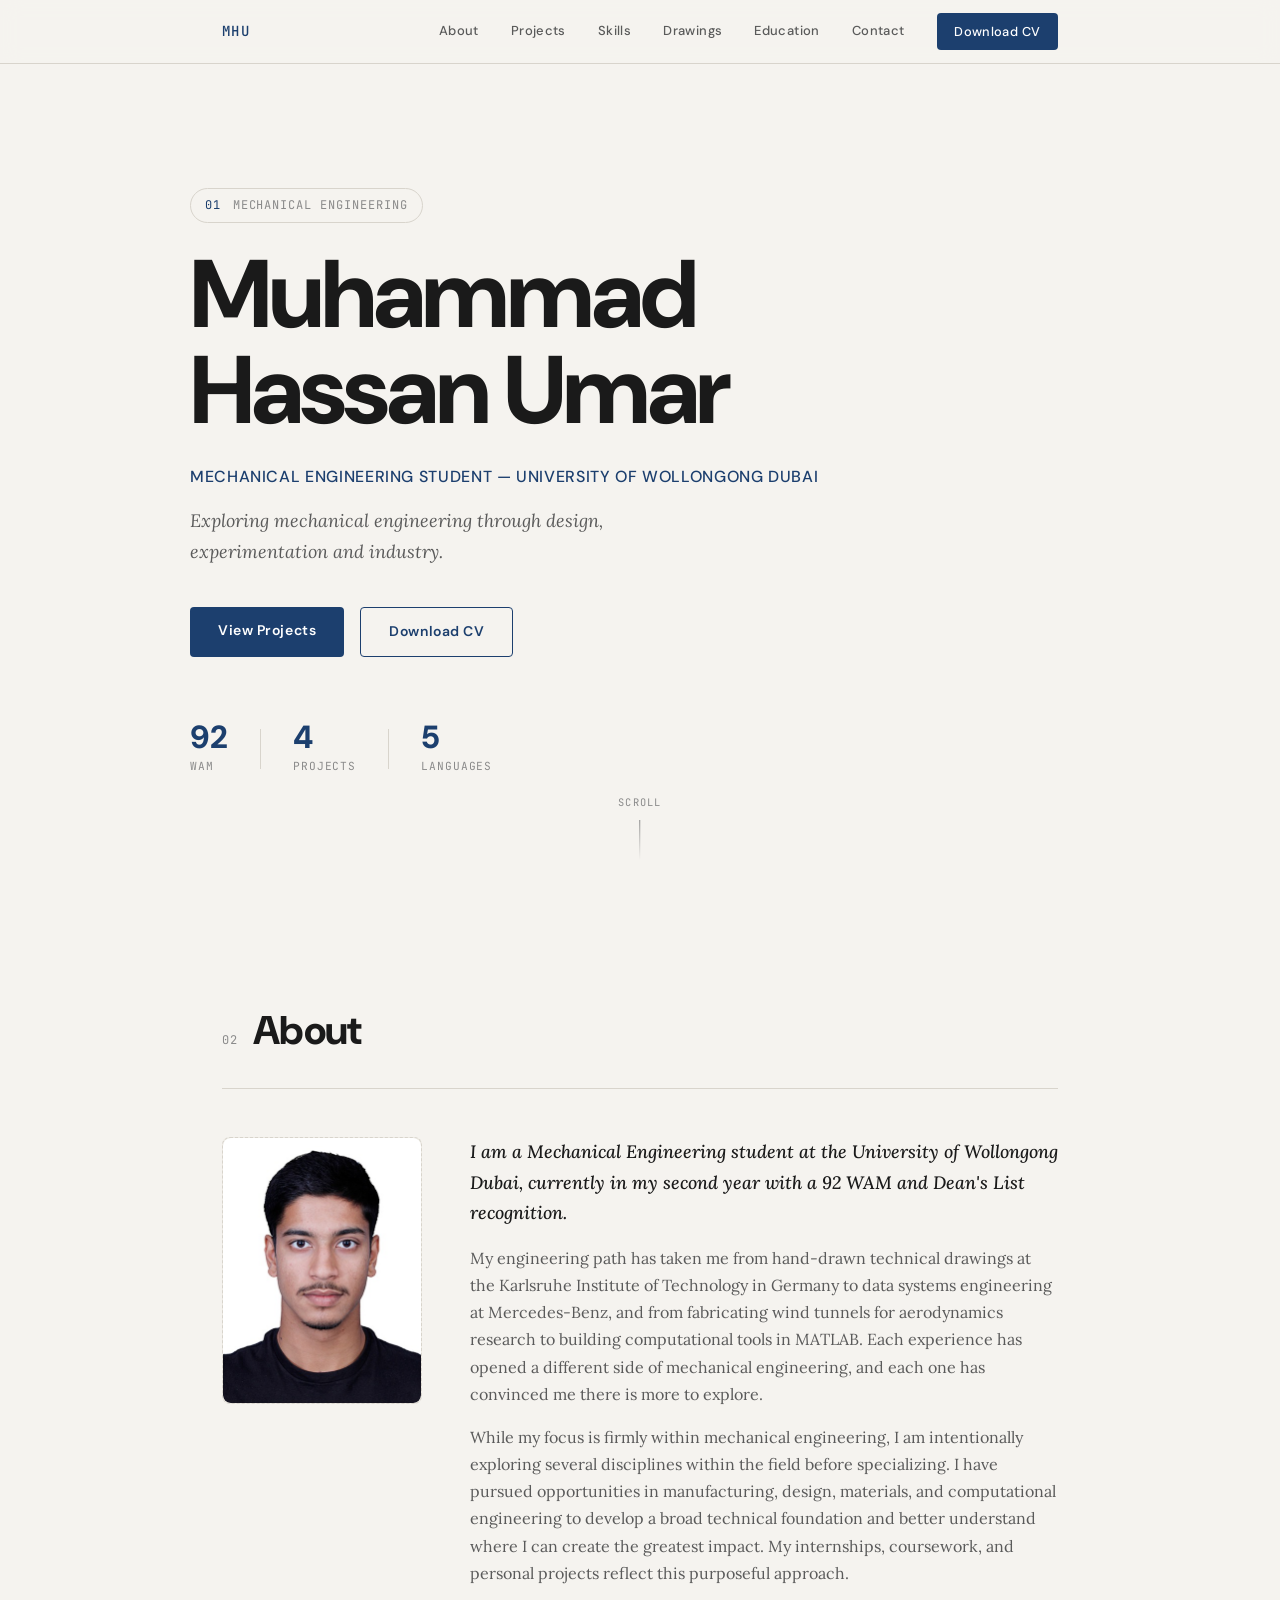
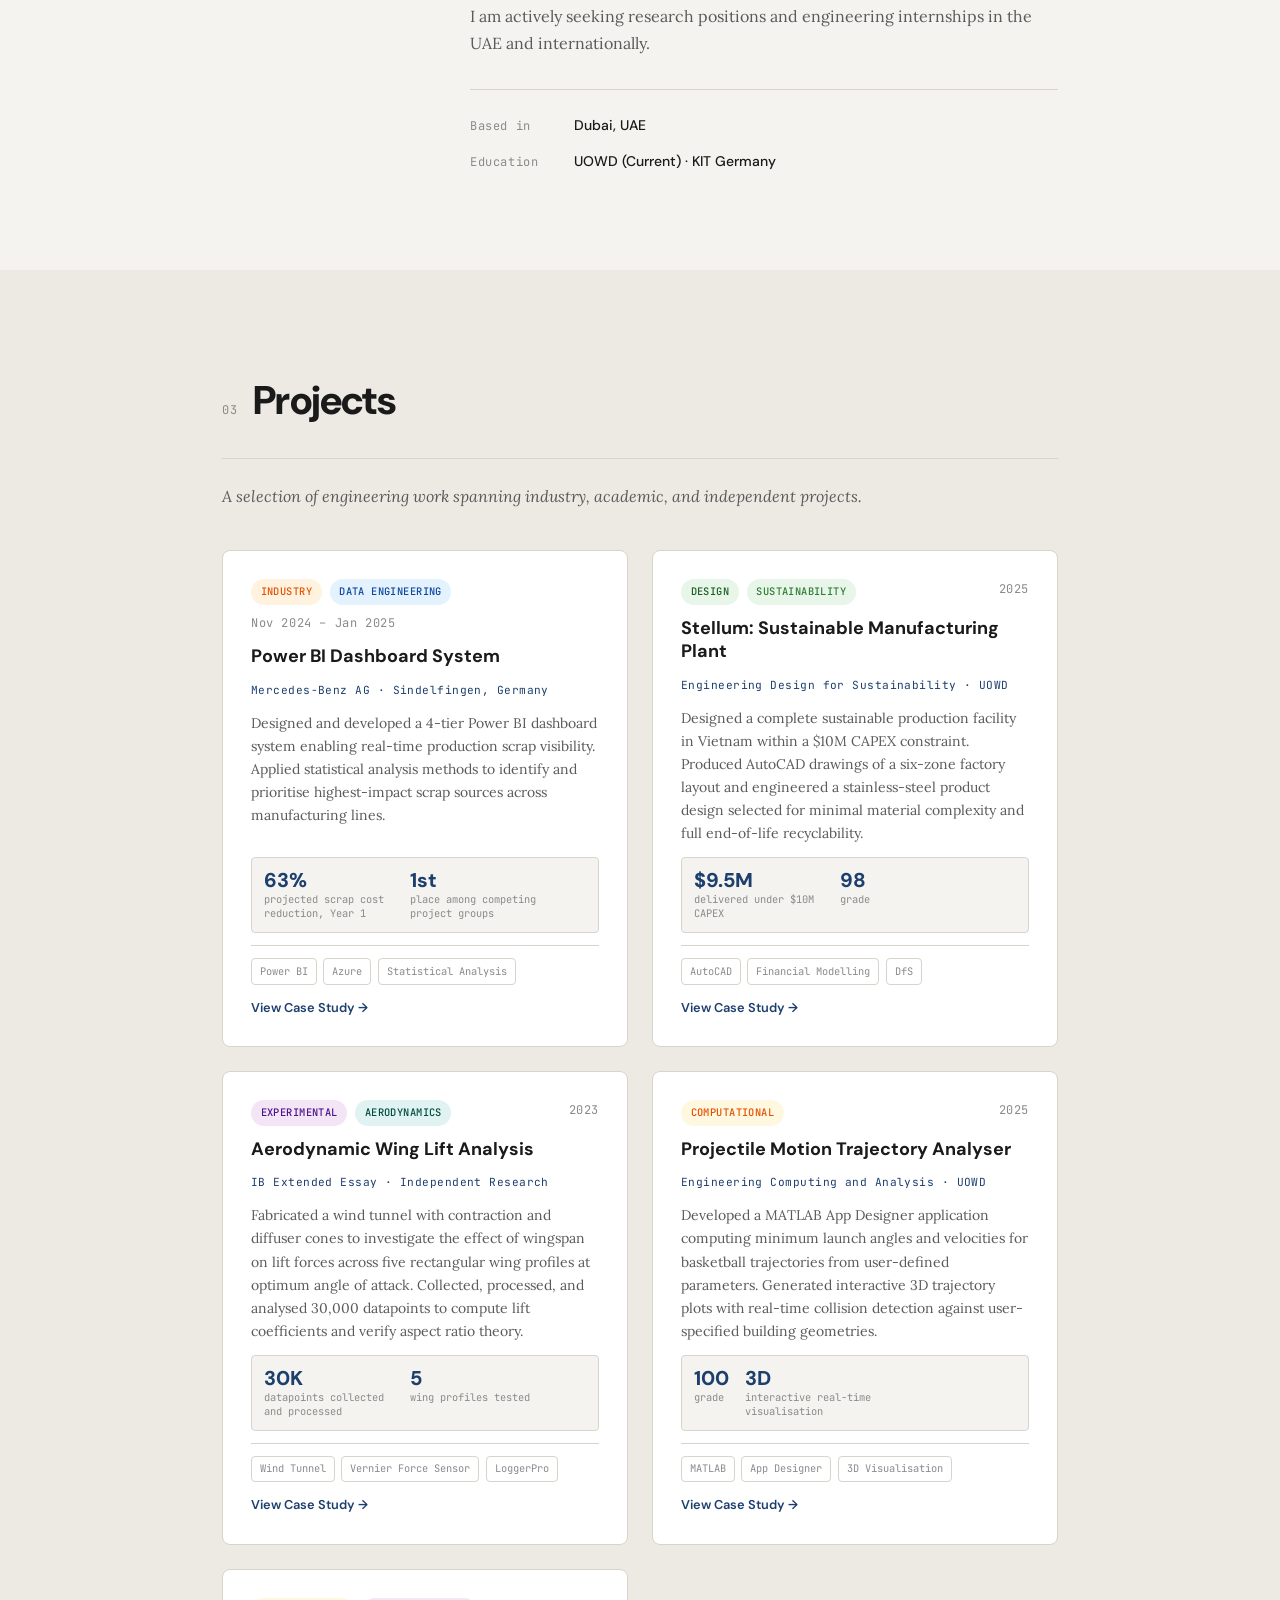
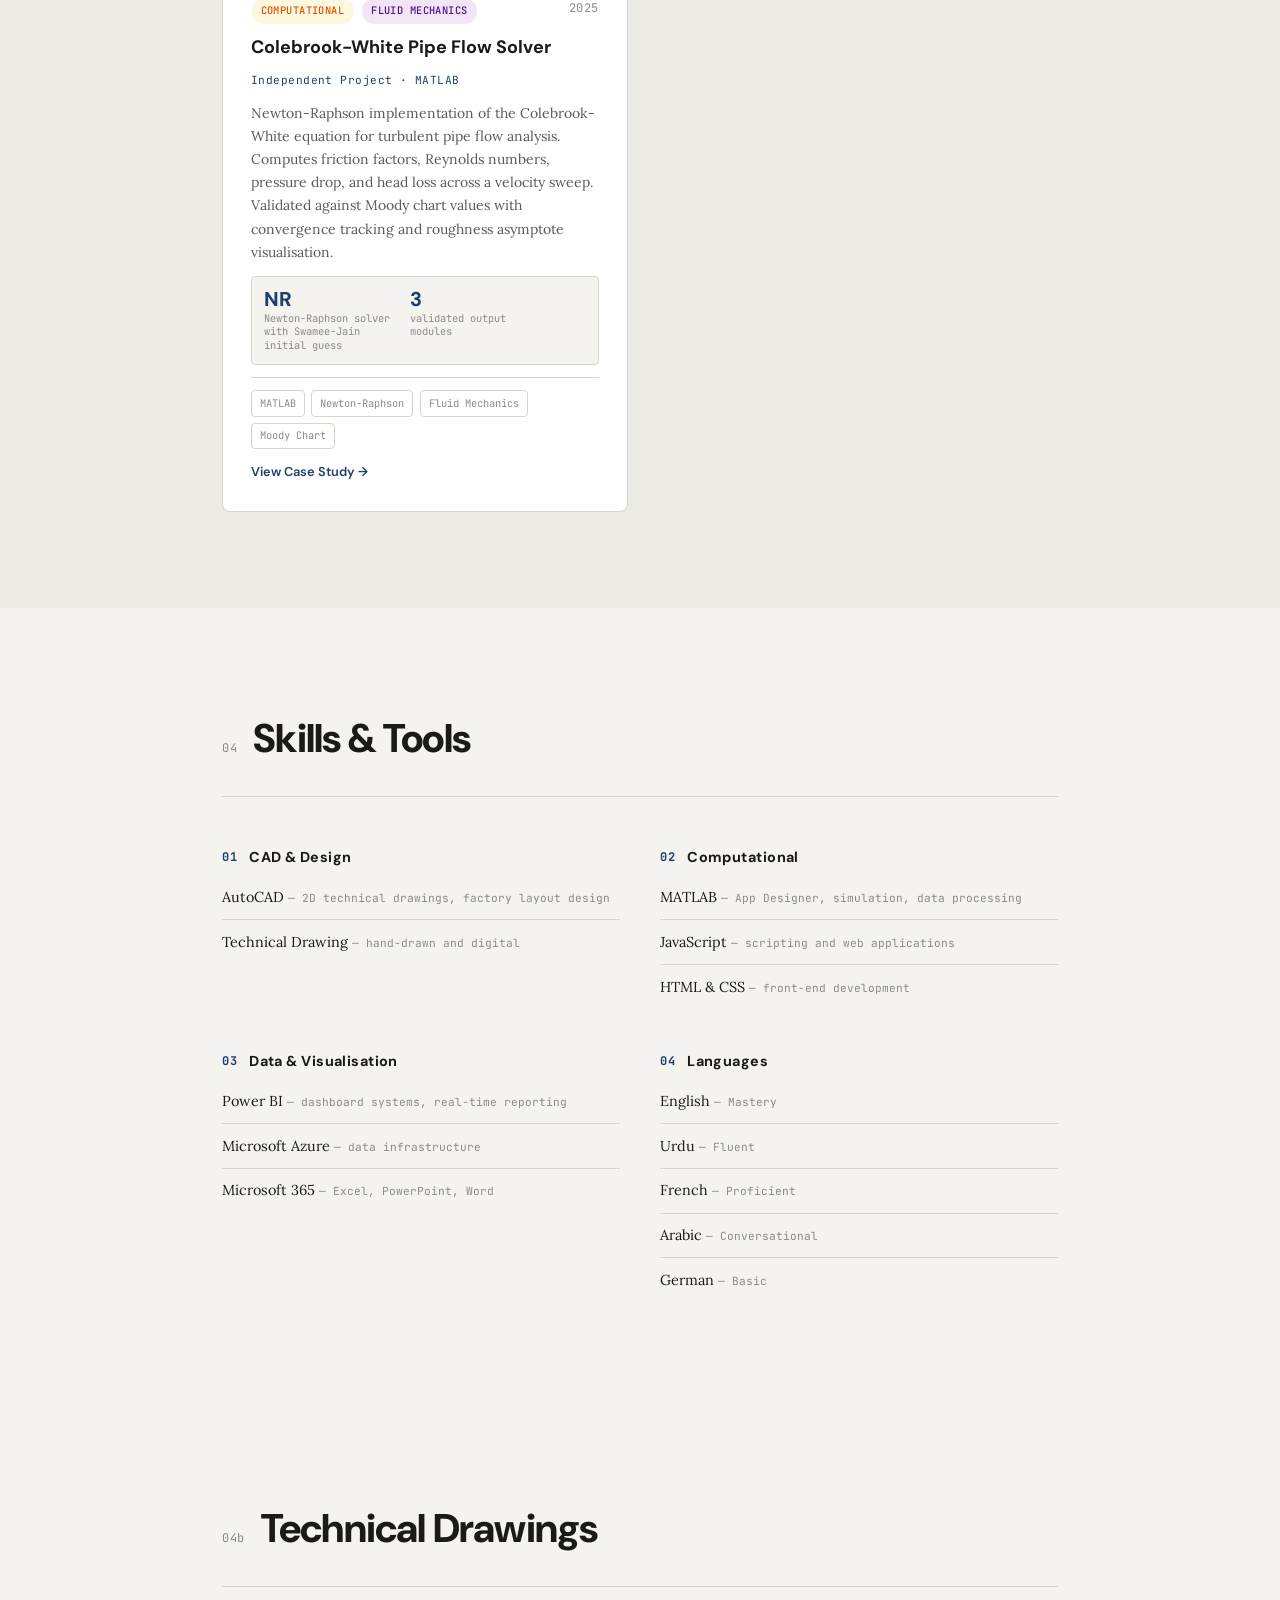
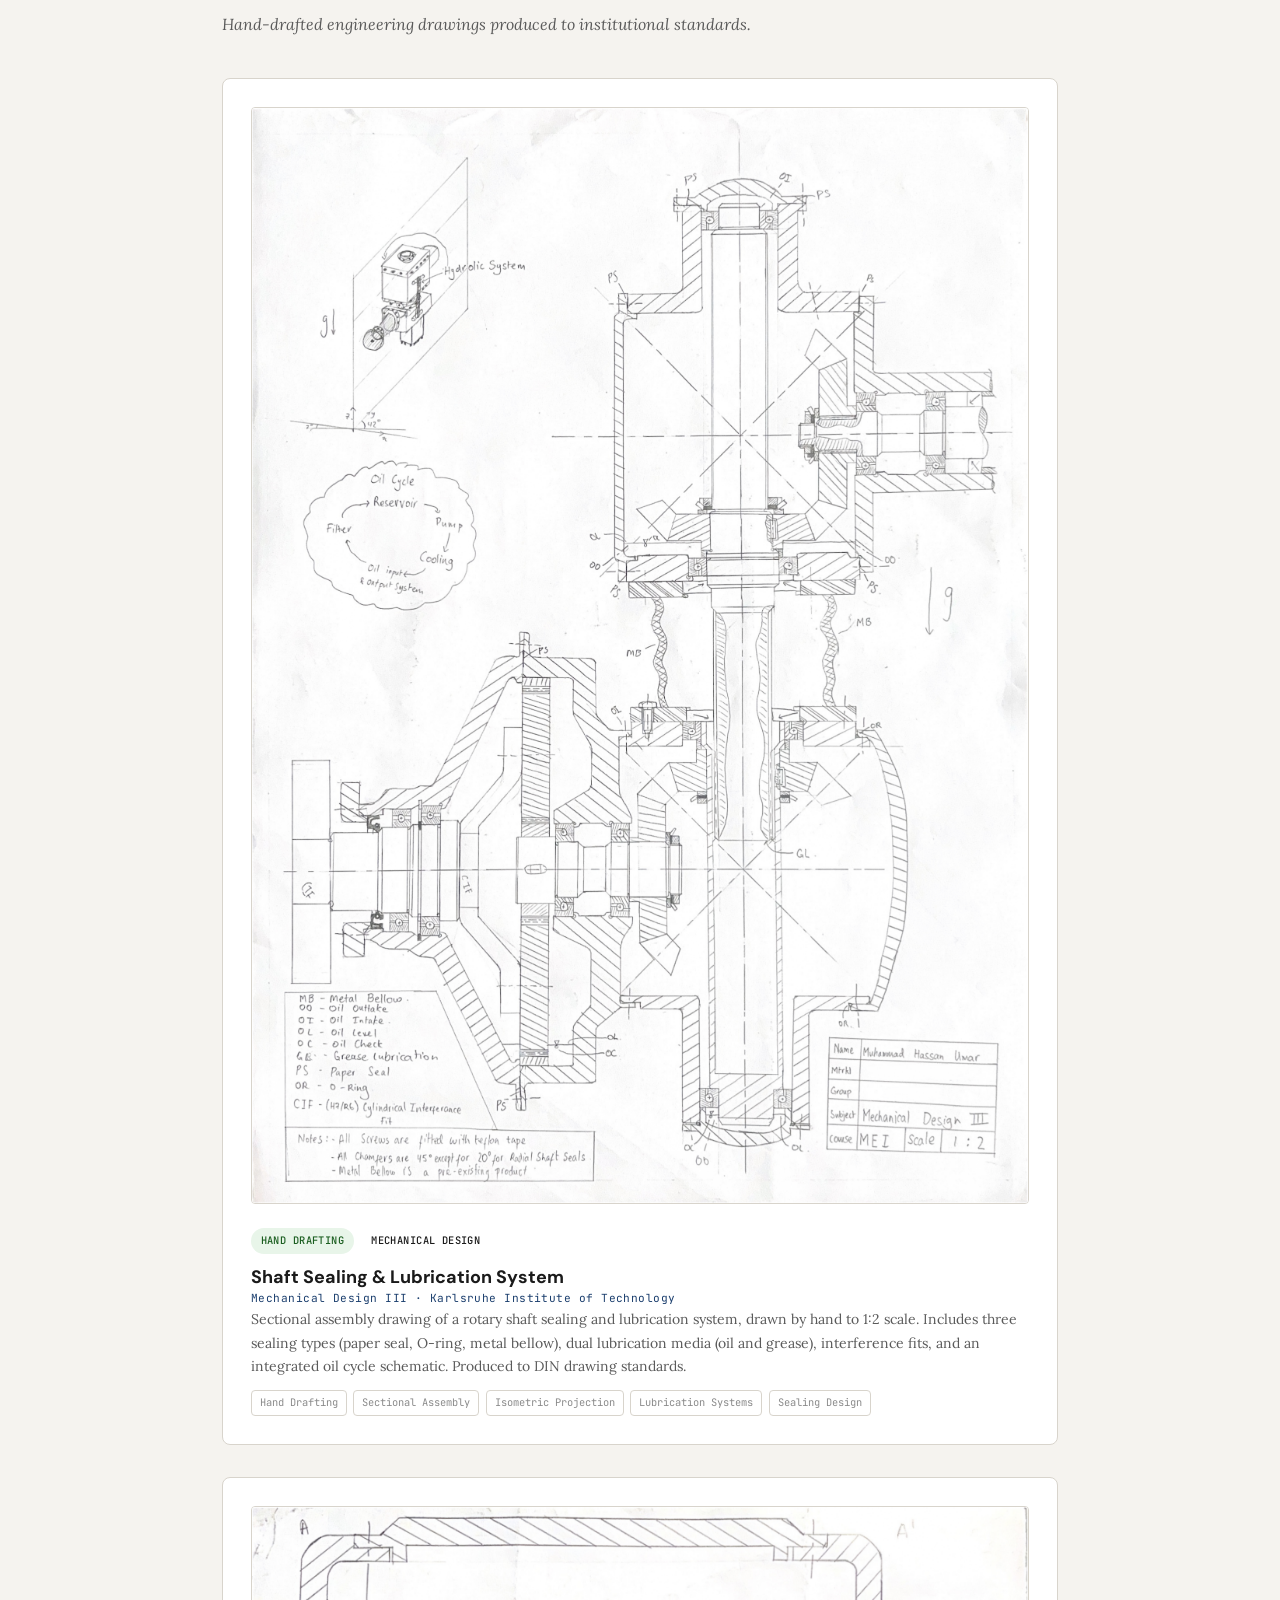
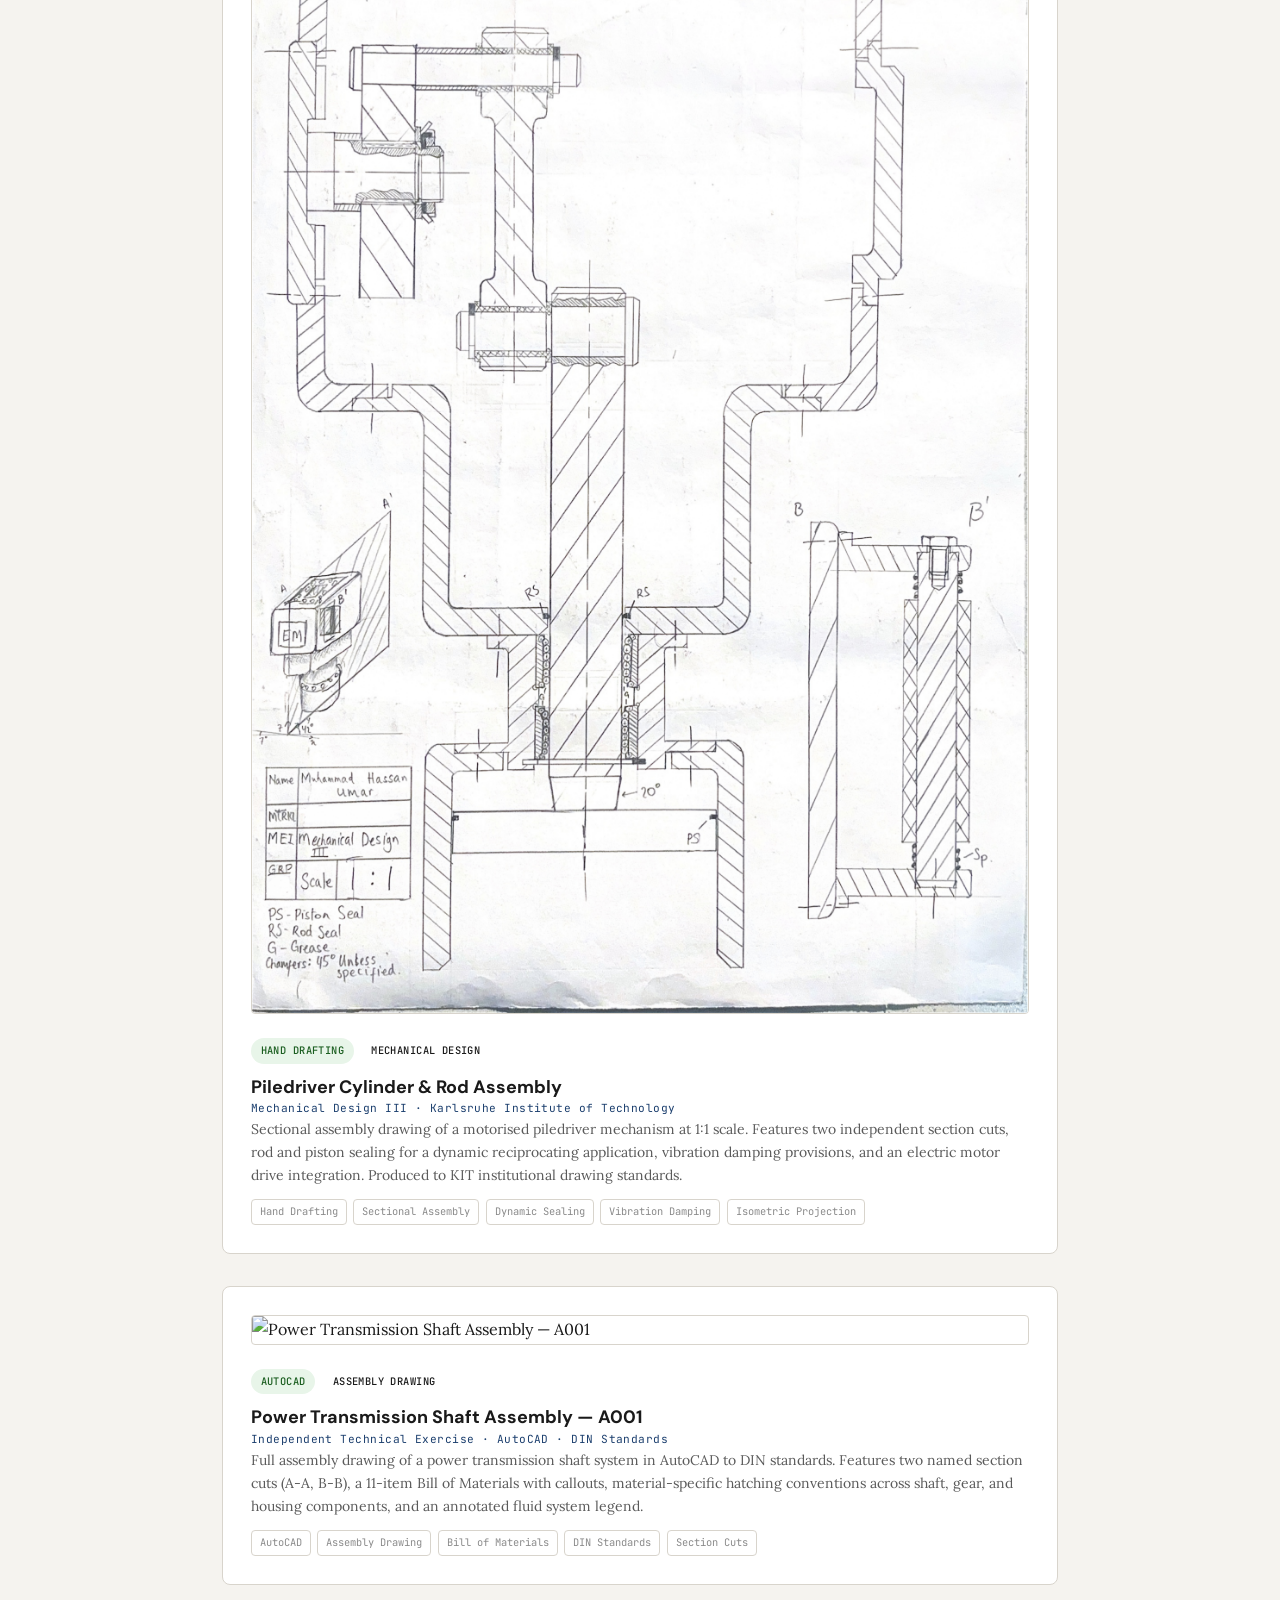
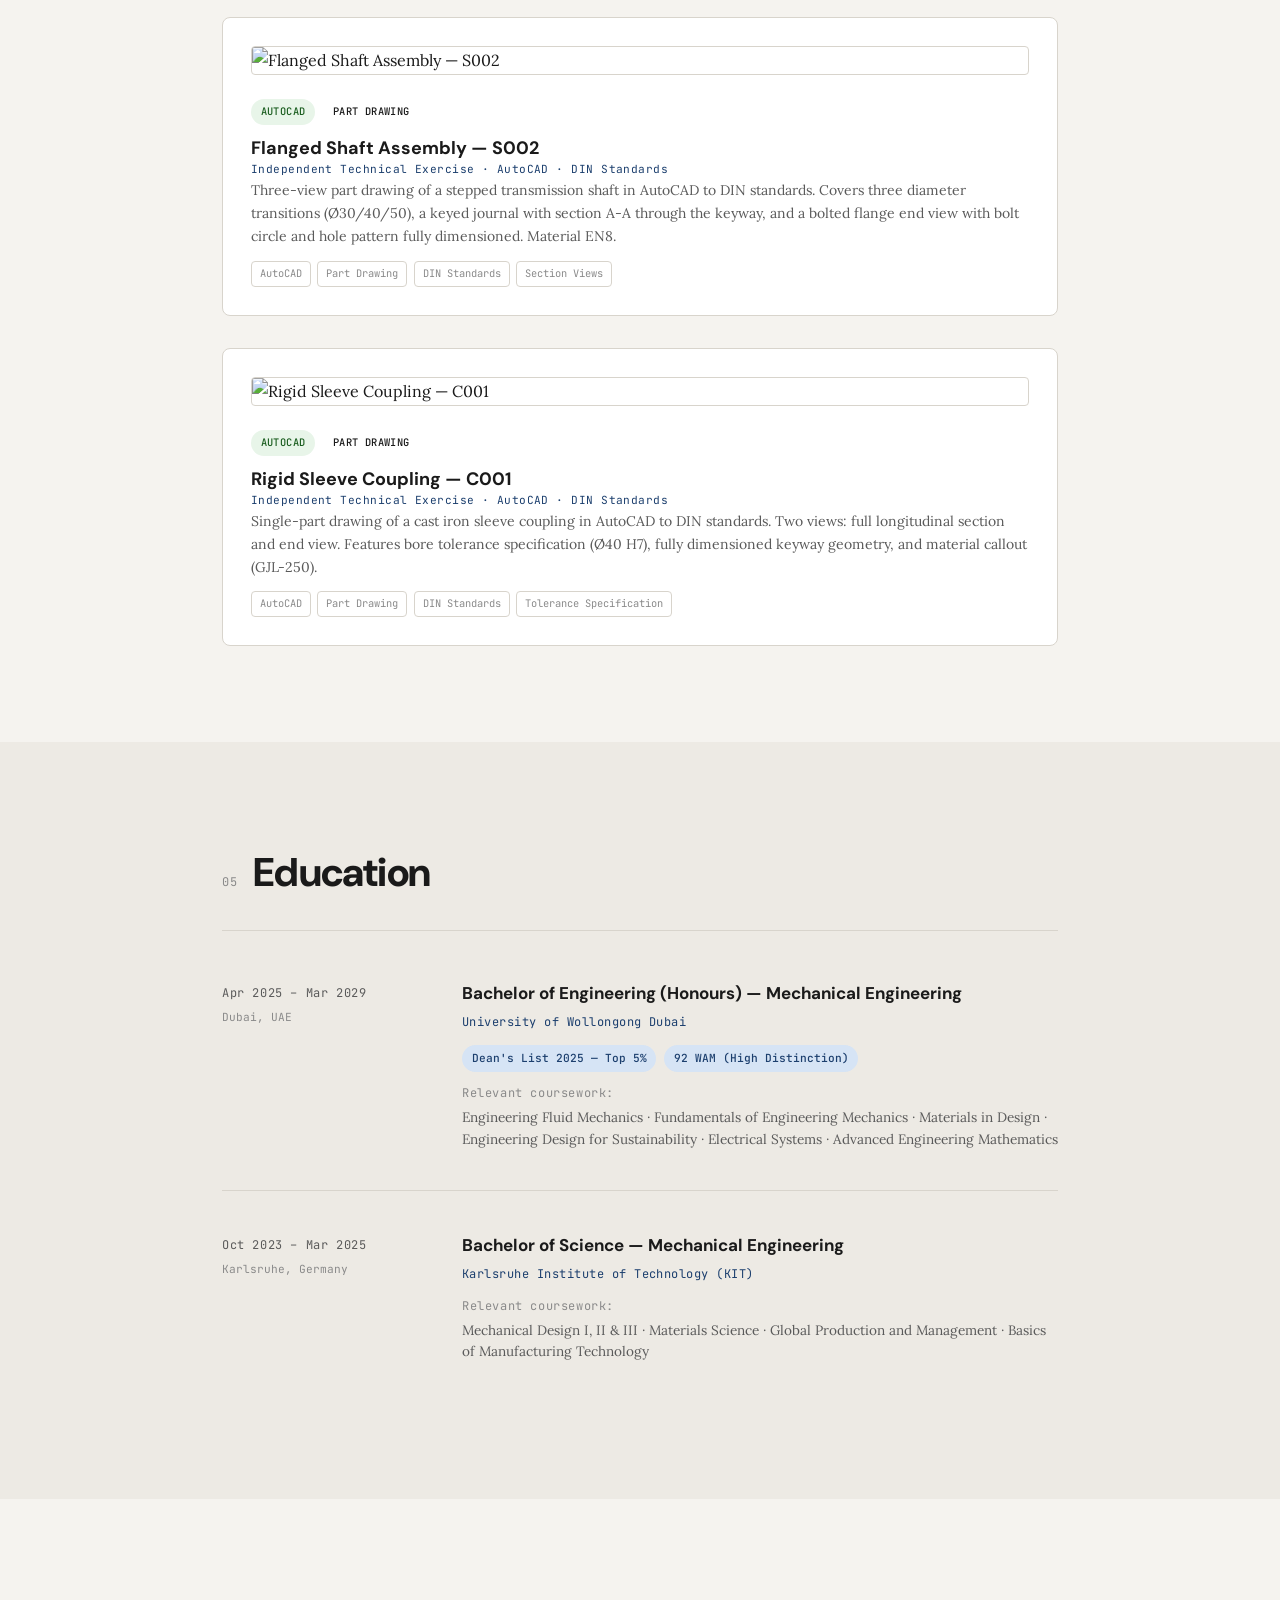
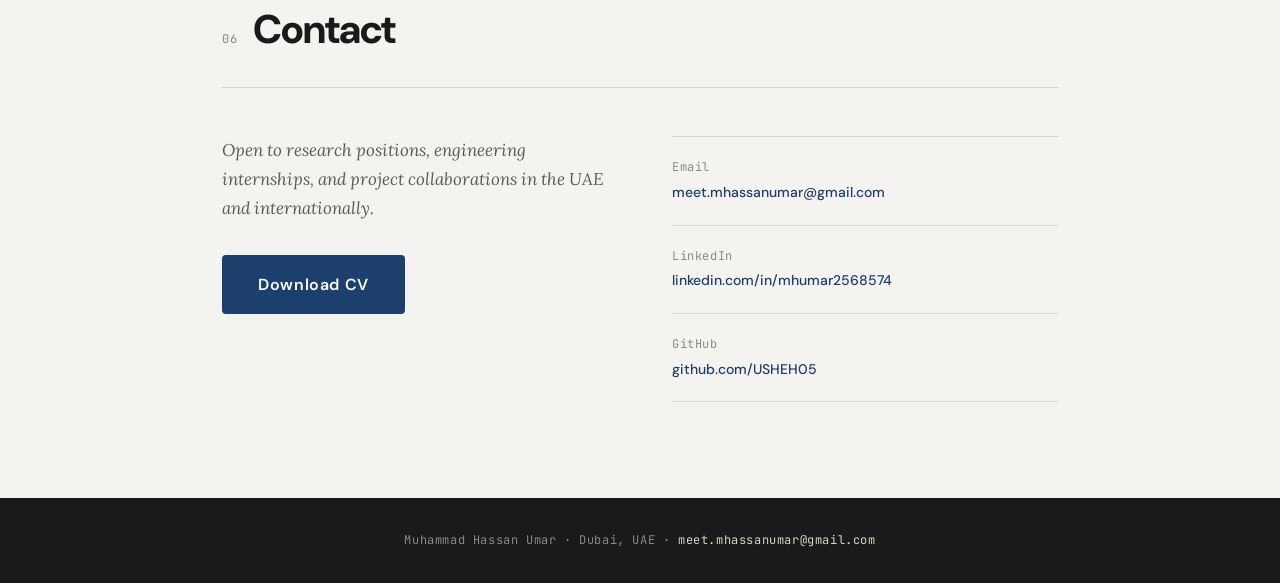
==== commit d51b5994: "Added AutoCAD Technical Drawings" ====
--- a/index.html
+++ b/index.html
@@ -431,6 +431,77 @@
               </div>
             </div>
           </div>
+
+          <div class="drawing-card">
+            <div class="drawing-img">
+              <img src="assets/projects/drawings/A003-model.jpg" alt="Power Transmission Shaft Assembly — A001" />
+            </div>
+            <div class="drawing-info">
+              <div class="card-tags" style="margin-bottom: 0.75rem;">
+                <span class="tag tag-design">AutoCAD</span>
+                <span class="tag tag-manufacturing">Assembly Drawing</span>
+              </div>
+              <h3 class="card-title">Power Transmission Shaft Assembly — A001</h3>
+              <p class="card-org">Independent Technical Exercise · AutoCAD · DIN Standards</p>
+              <p class="card-desc">Full assembly drawing of a power transmission shaft system in AutoCAD to DIN
+                standards. Features two named section cuts (A-A, B-B), a 11-item Bill of Materials with
+                callouts, material-specific hatching conventions across shaft, gear, and housing components, and
+                an annotated fluid system legend.</p>
+              <div class="card-tools" style="margin-top: 0.75rem;">
+                <span class="tool-tag">AutoCAD</span>
+                <span class="tool-tag">Assembly Drawing</span>
+                <span class="tool-tag">Bill of Materials</span>
+                <span class="tool-tag">DIN Standards</span>
+                <span class="tool-tag">Section Cuts</span>
+              </div>
+            </div>
+          </div>
+
+          <div class="drawing-card">
+            <div class="drawing-img">
+              <img src="assets/projects/drawings/S002-model.jpg" alt="Flanged Shaft Assembly — S002" />
+            </div>
+            <div class="drawing-info">
+              <div class="card-tags" style="margin-bottom: 0.75rem;">
+                <span class="tag tag-design">AutoCAD</span>
+                <span class="tag tag-manufacturing">Part Drawing</span>
+              </div>
+              <h3 class="card-title">Flanged Shaft Assembly — S002</h3>
+              <p class="card-org">Independent Technical Exercise · AutoCAD · DIN Standards</p>
+              <p class="card-desc">Three-view part drawing of a stepped transmission shaft in AutoCAD to DIN standards.
+                Covers three diameter transitions (Ø30/40/50), a keyed journal with section A-A through the keyway, and
+                a bolted flange end view with bolt circle and hole pattern fully dimensioned. Material EN8.</p>
+              <div class="card-tools" style="margin-top: 0.75rem;">
+                <span class="tool-tag">AutoCAD</span>
+                <span class="tool-tag">Part Drawing</span>
+                <span class="tool-tag">DIN Standards</span>
+                <span class="tool-tag">Section Views</span>
+              </div>
+            </div>
+          </div>
+
+          <div class="drawing-card">
+            <div class="drawing-img">
+              <img src="assets/projects/drawings/C001-model.jpg" alt="Rigid Sleeve Coupling — C001" />
+            </div>
+            <div class="drawing-info">
+              <div class="card-tags" style="margin-bottom: 0.75rem;">
+                <span class="tag tag-design">AutoCAD</span>
+                <span class="tag tag-manufacturing">Part Drawing</span>
+              </div>
+              <h3 class="card-title">Rigid Sleeve Coupling — C001</h3>
+              <p class="card-org">Independent Technical Exercise · AutoCAD · DIN Standards</p>
+              <p class="card-desc">Single-part drawing of a cast iron sleeve coupling in AutoCAD to DIN standards. Two
+                views: full longitudinal section and end view. Features bore tolerance specification (Ø40 H7), fully
+                dimensioned keyway geometry, and material callout (GJL-250).</p>
+              <div class="card-tools" style="margin-top: 0.75rem;">
+                <span class="tool-tag">AutoCAD</span>
+                <span class="tool-tag">Part Drawing</span>
+                <span class="tool-tag">DIN Standards</span>
+                <span class="tool-tag">Tolerance Specification</span>
+              </div>
+            </div>
+          </div>
         </div>
       </div>
     </section>
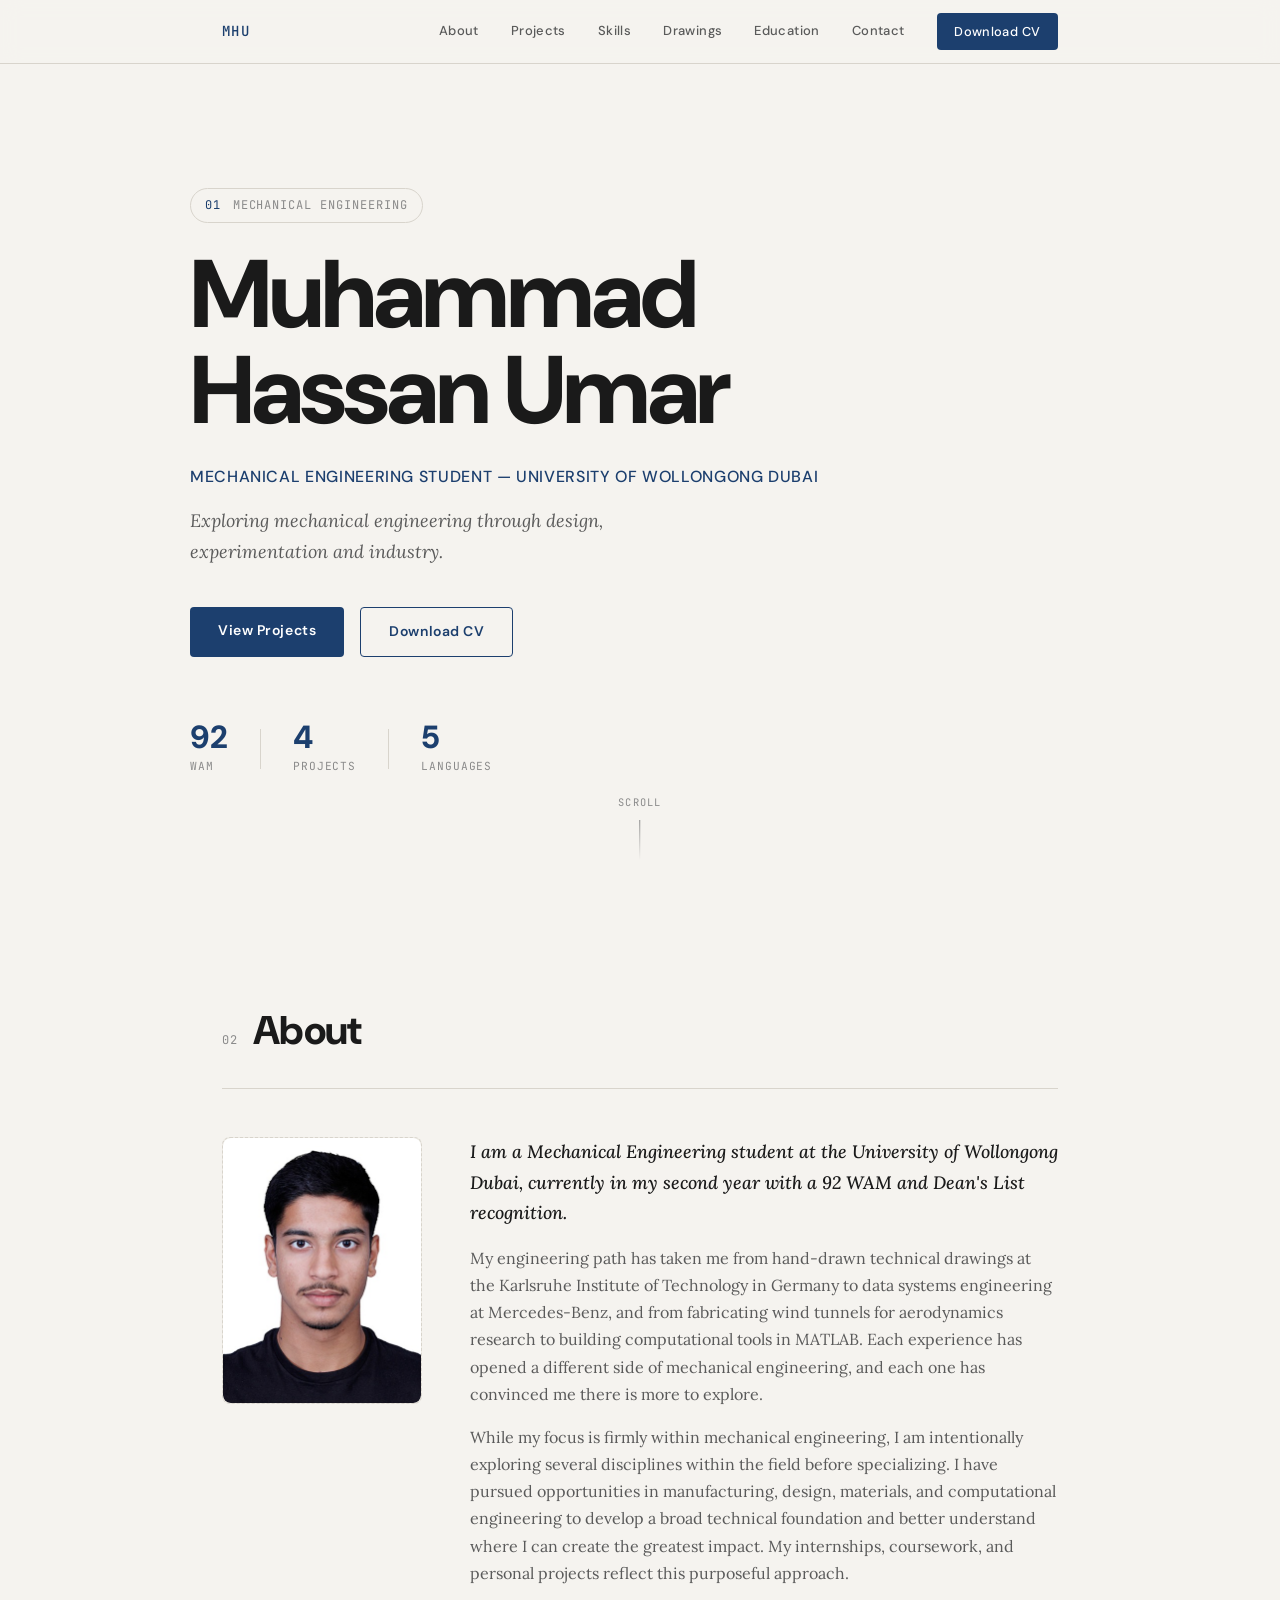
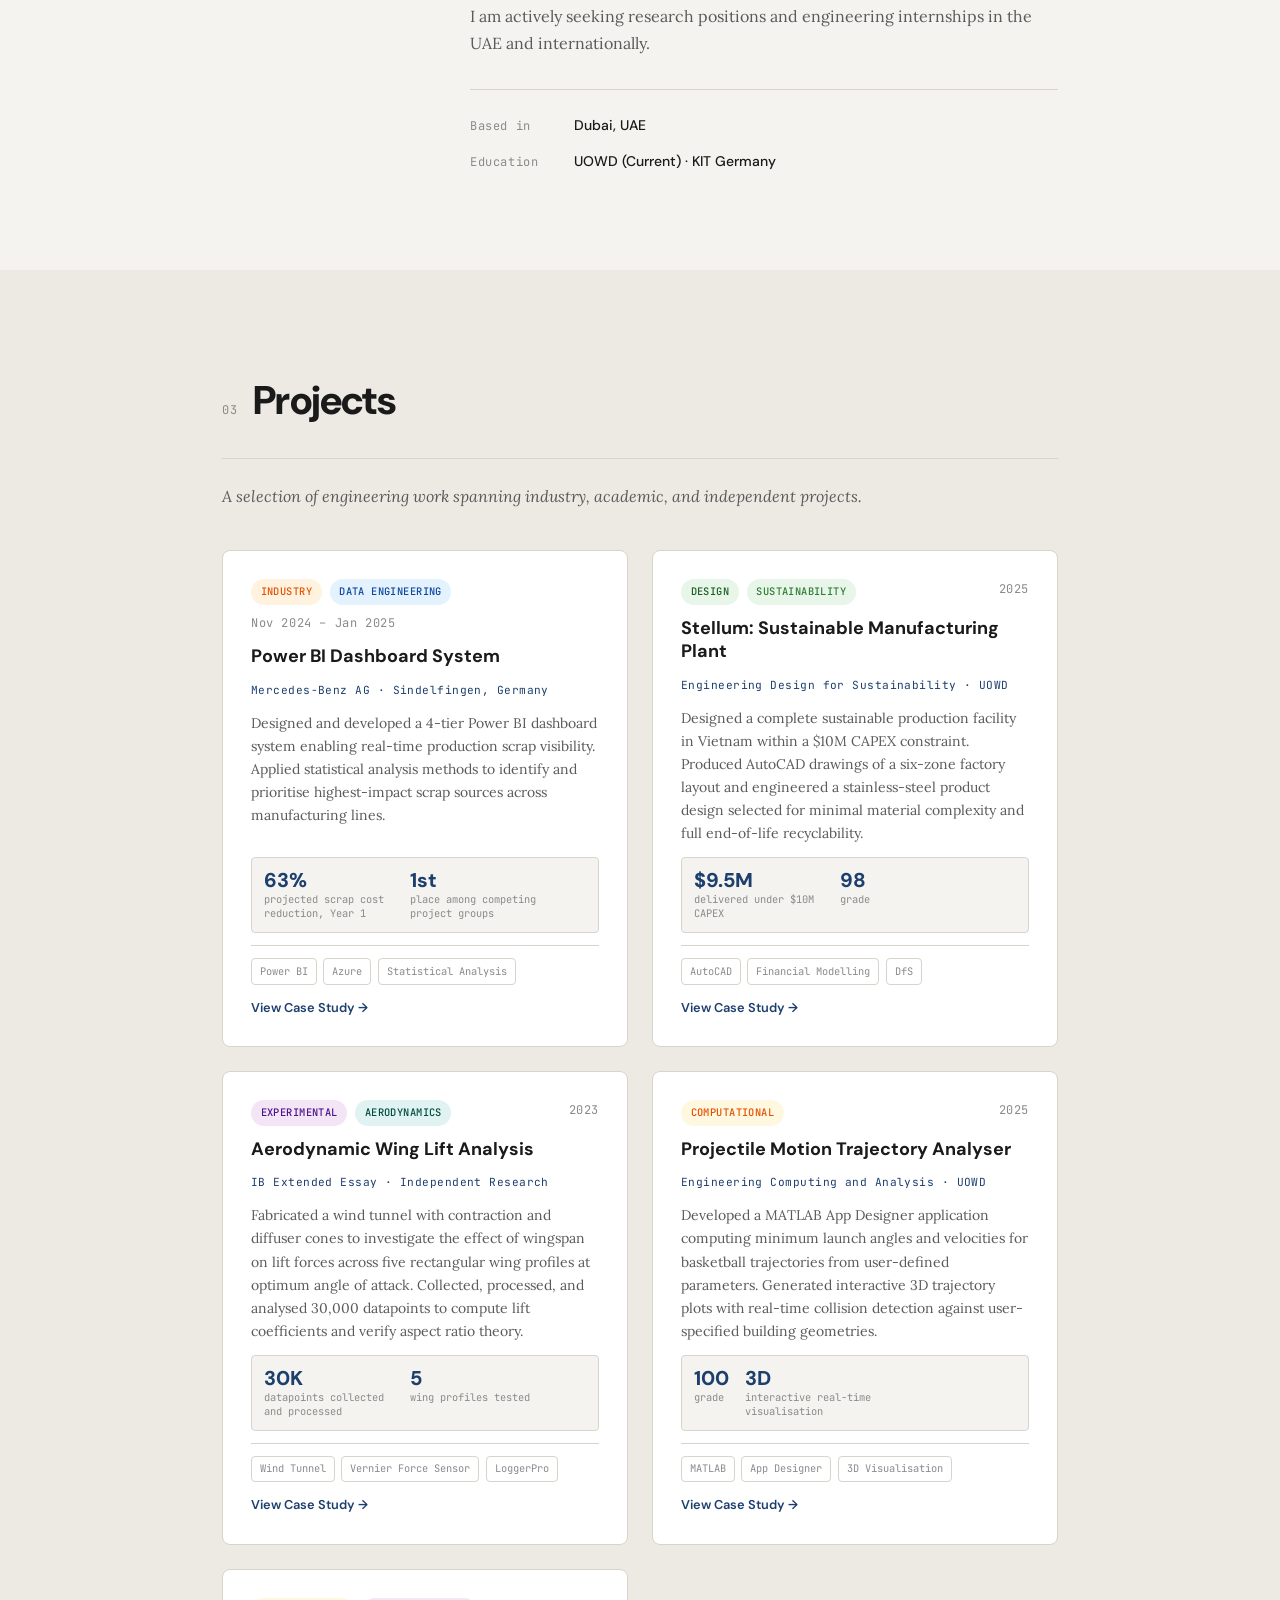
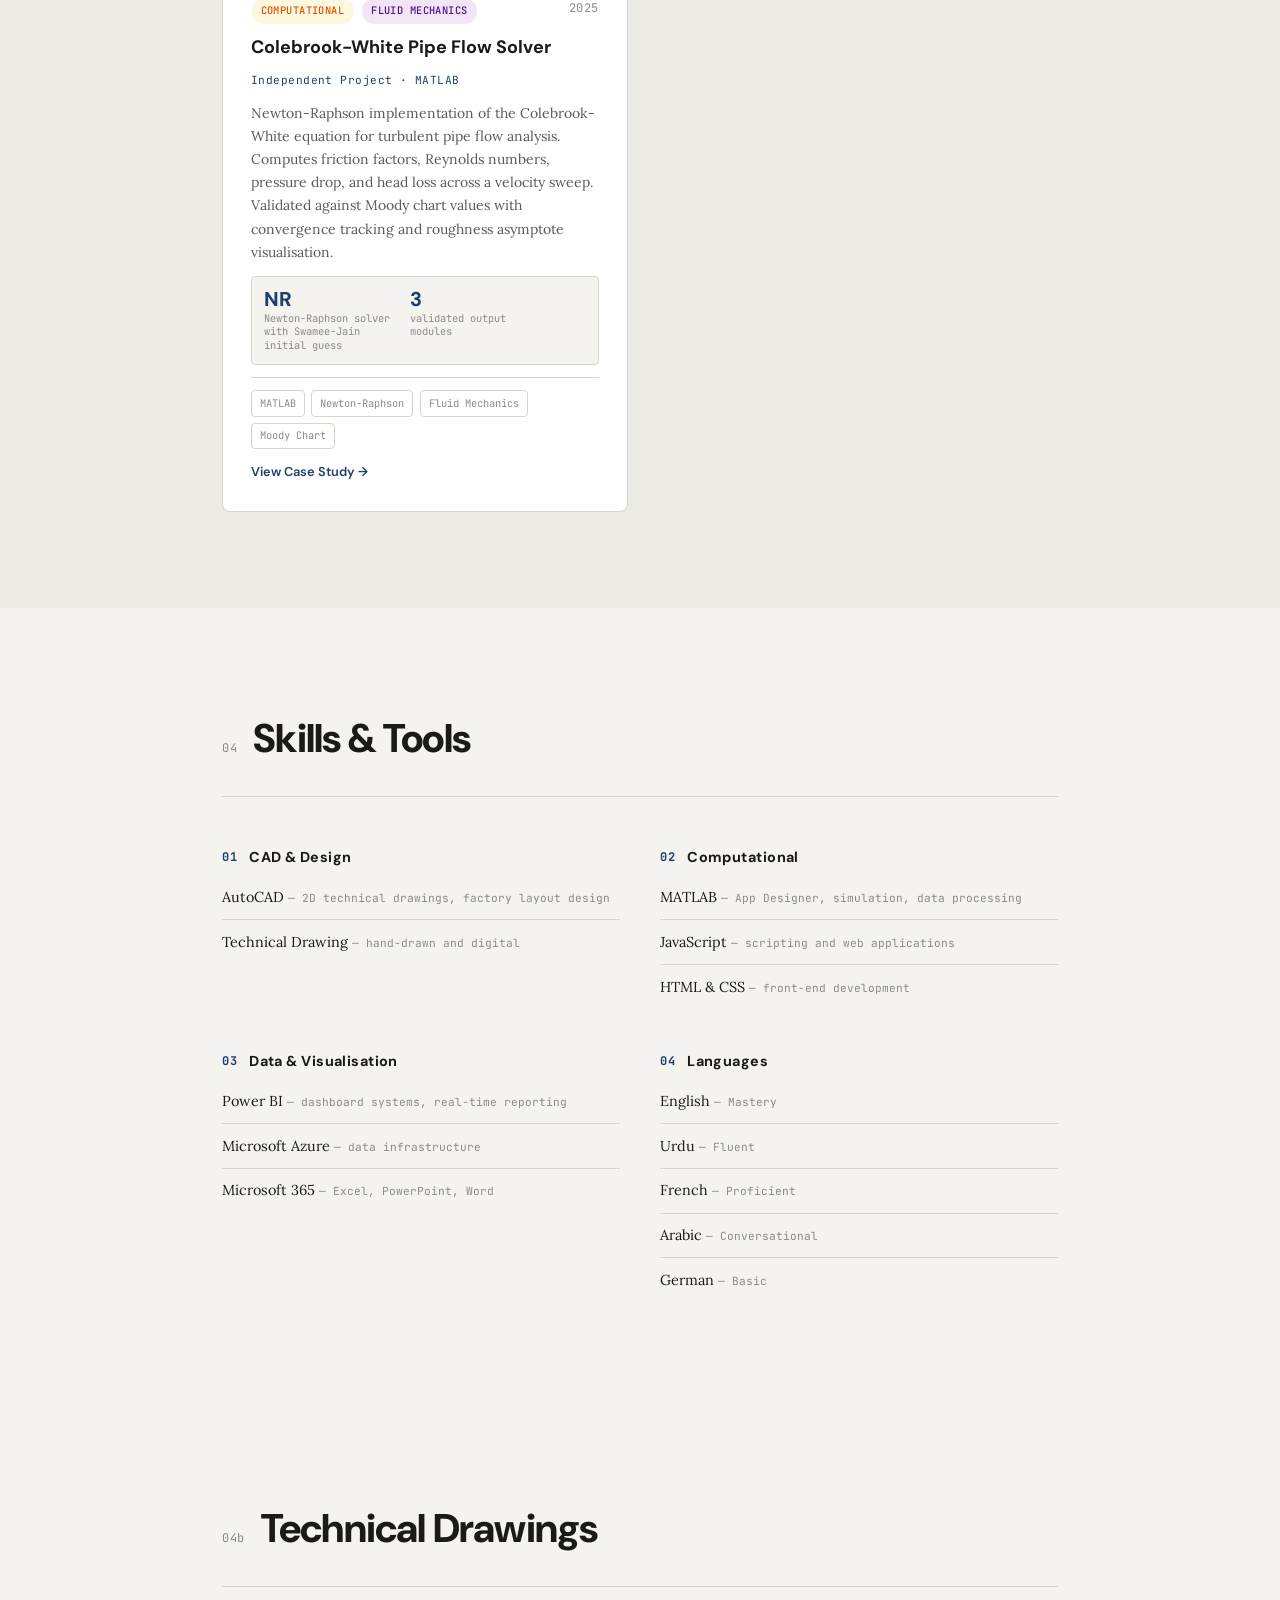
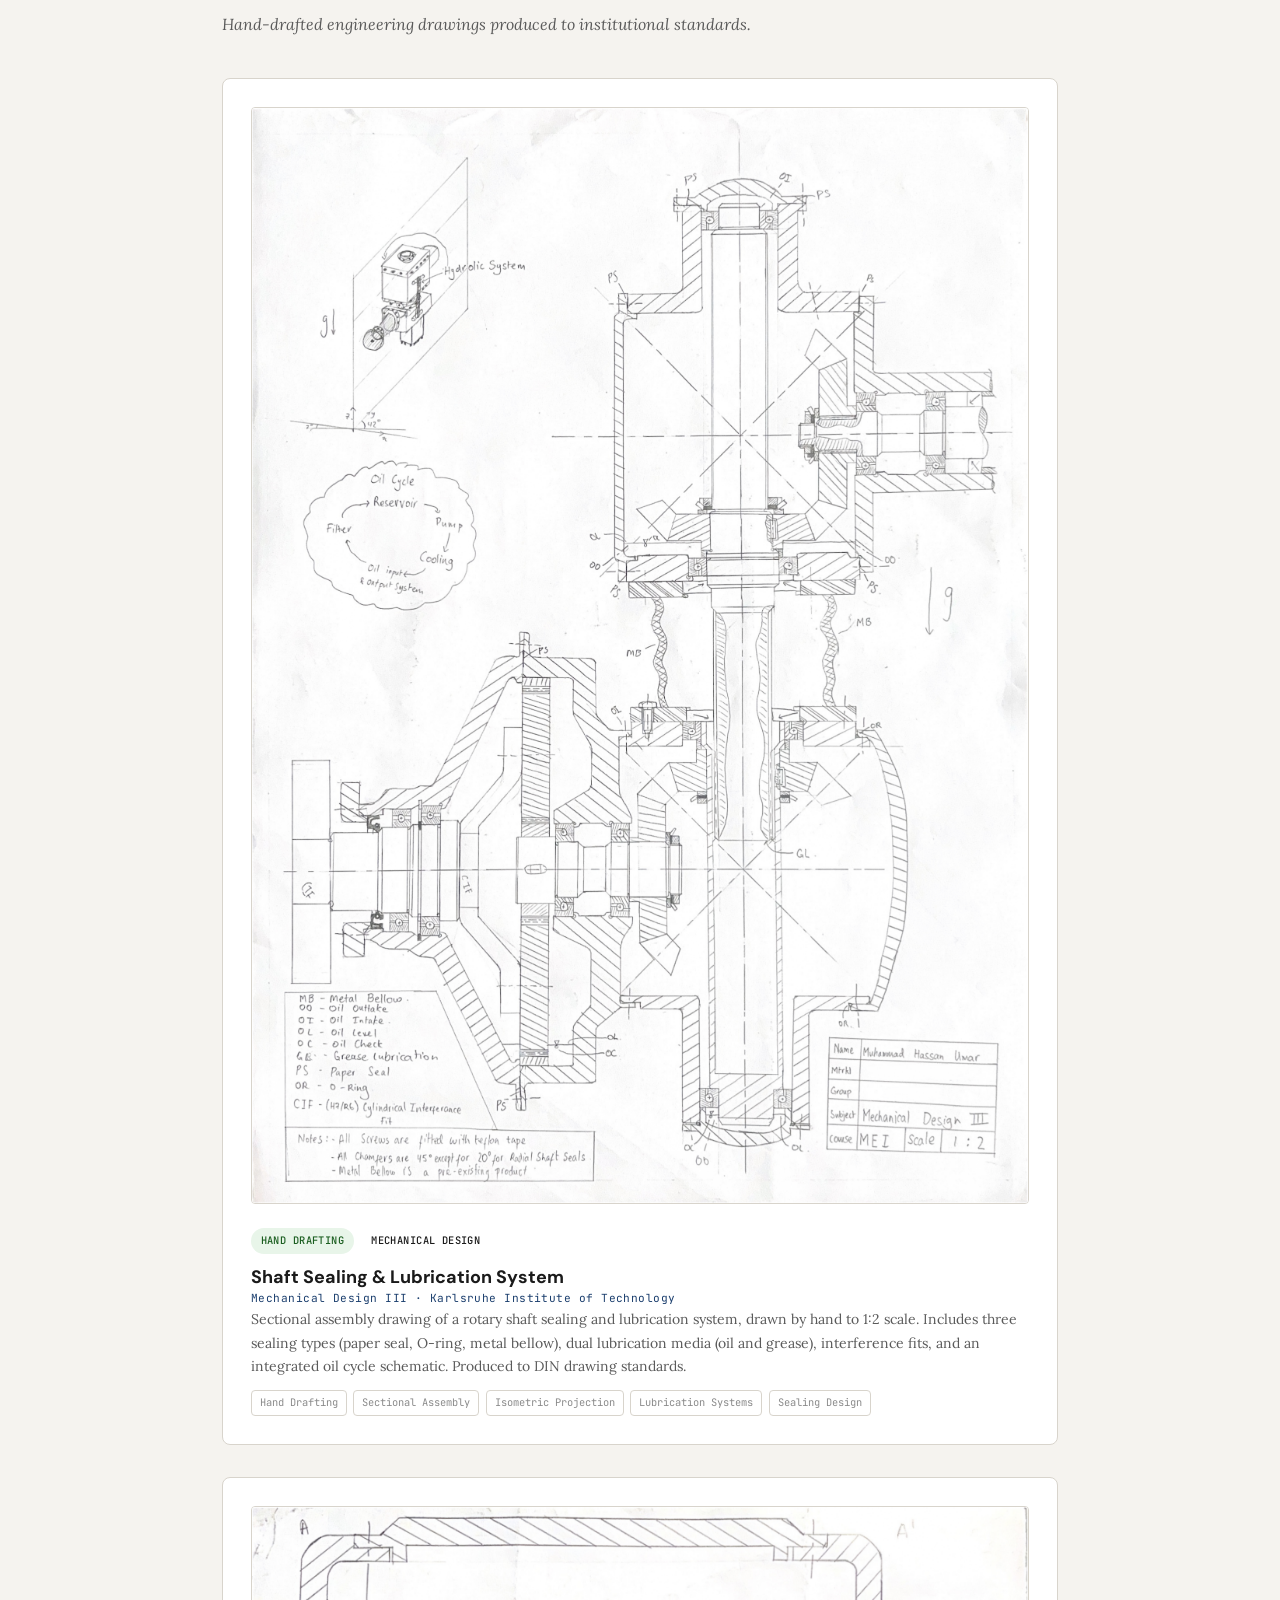
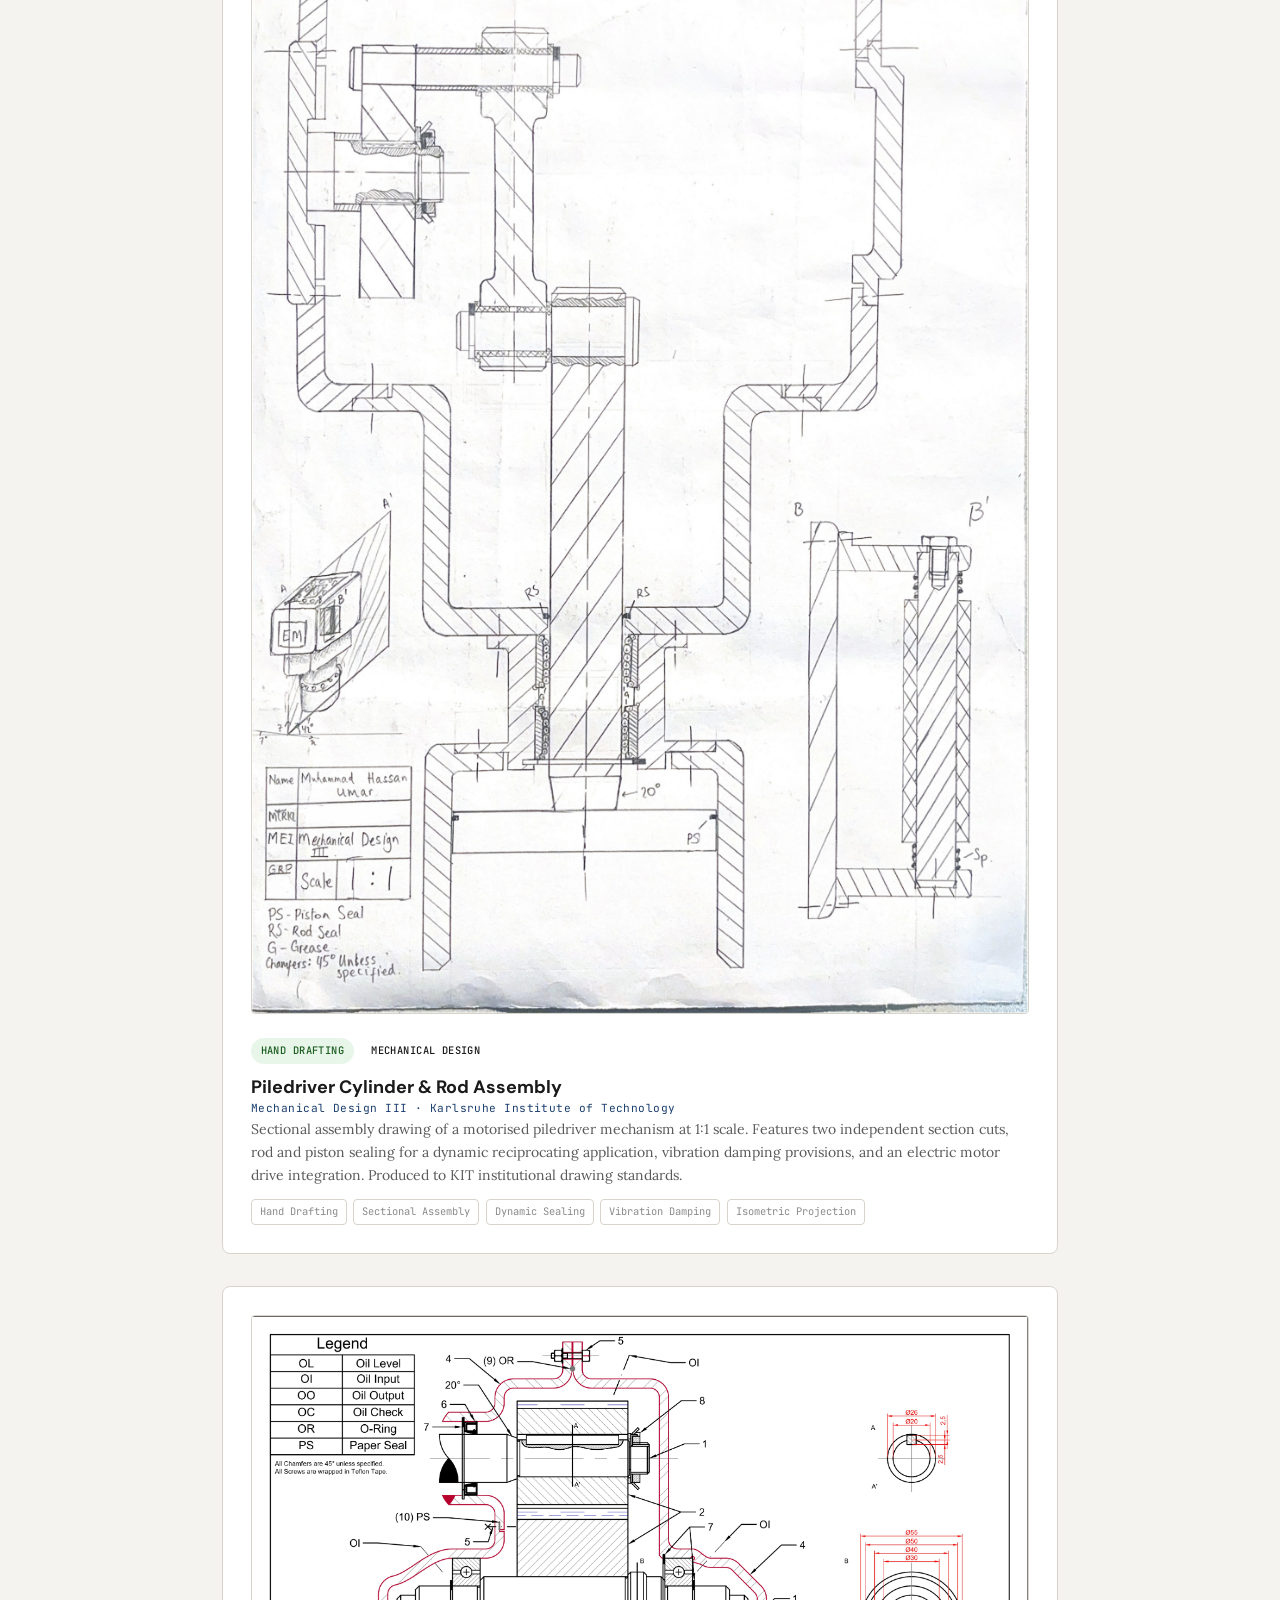
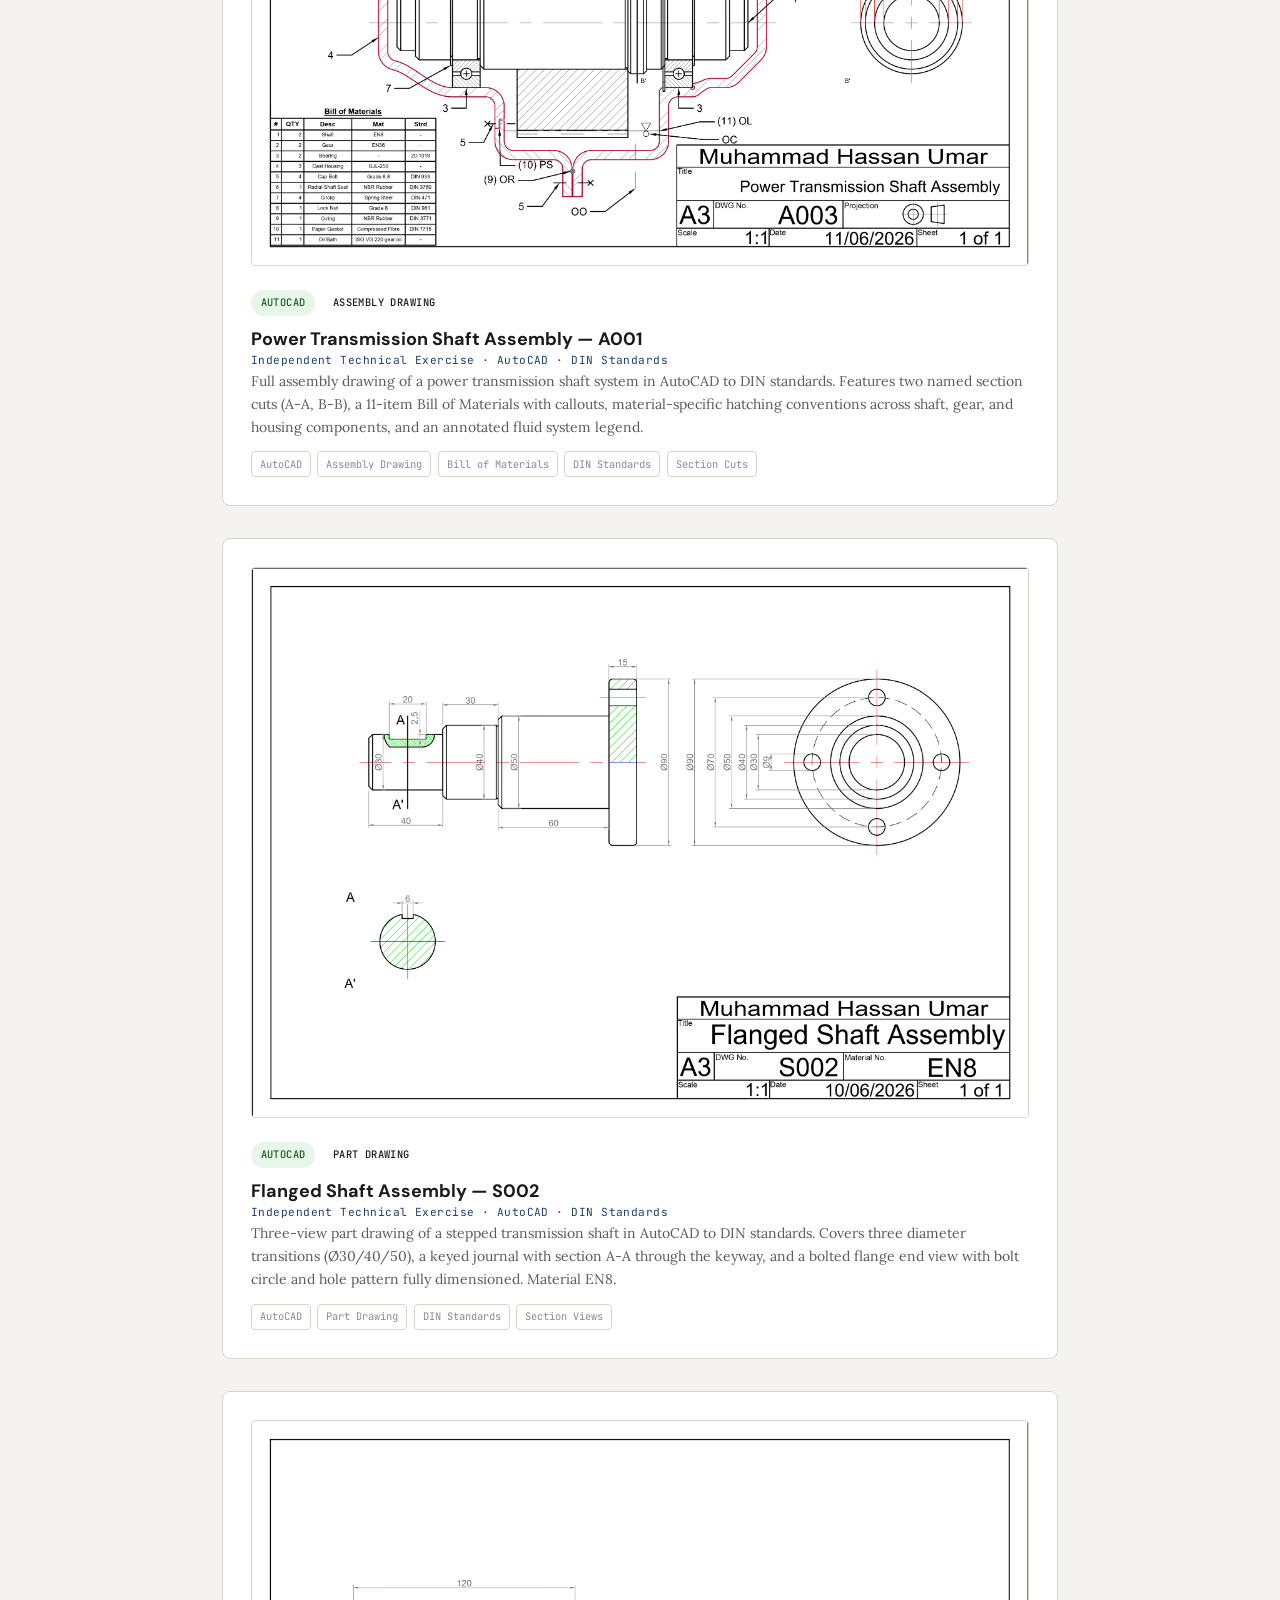
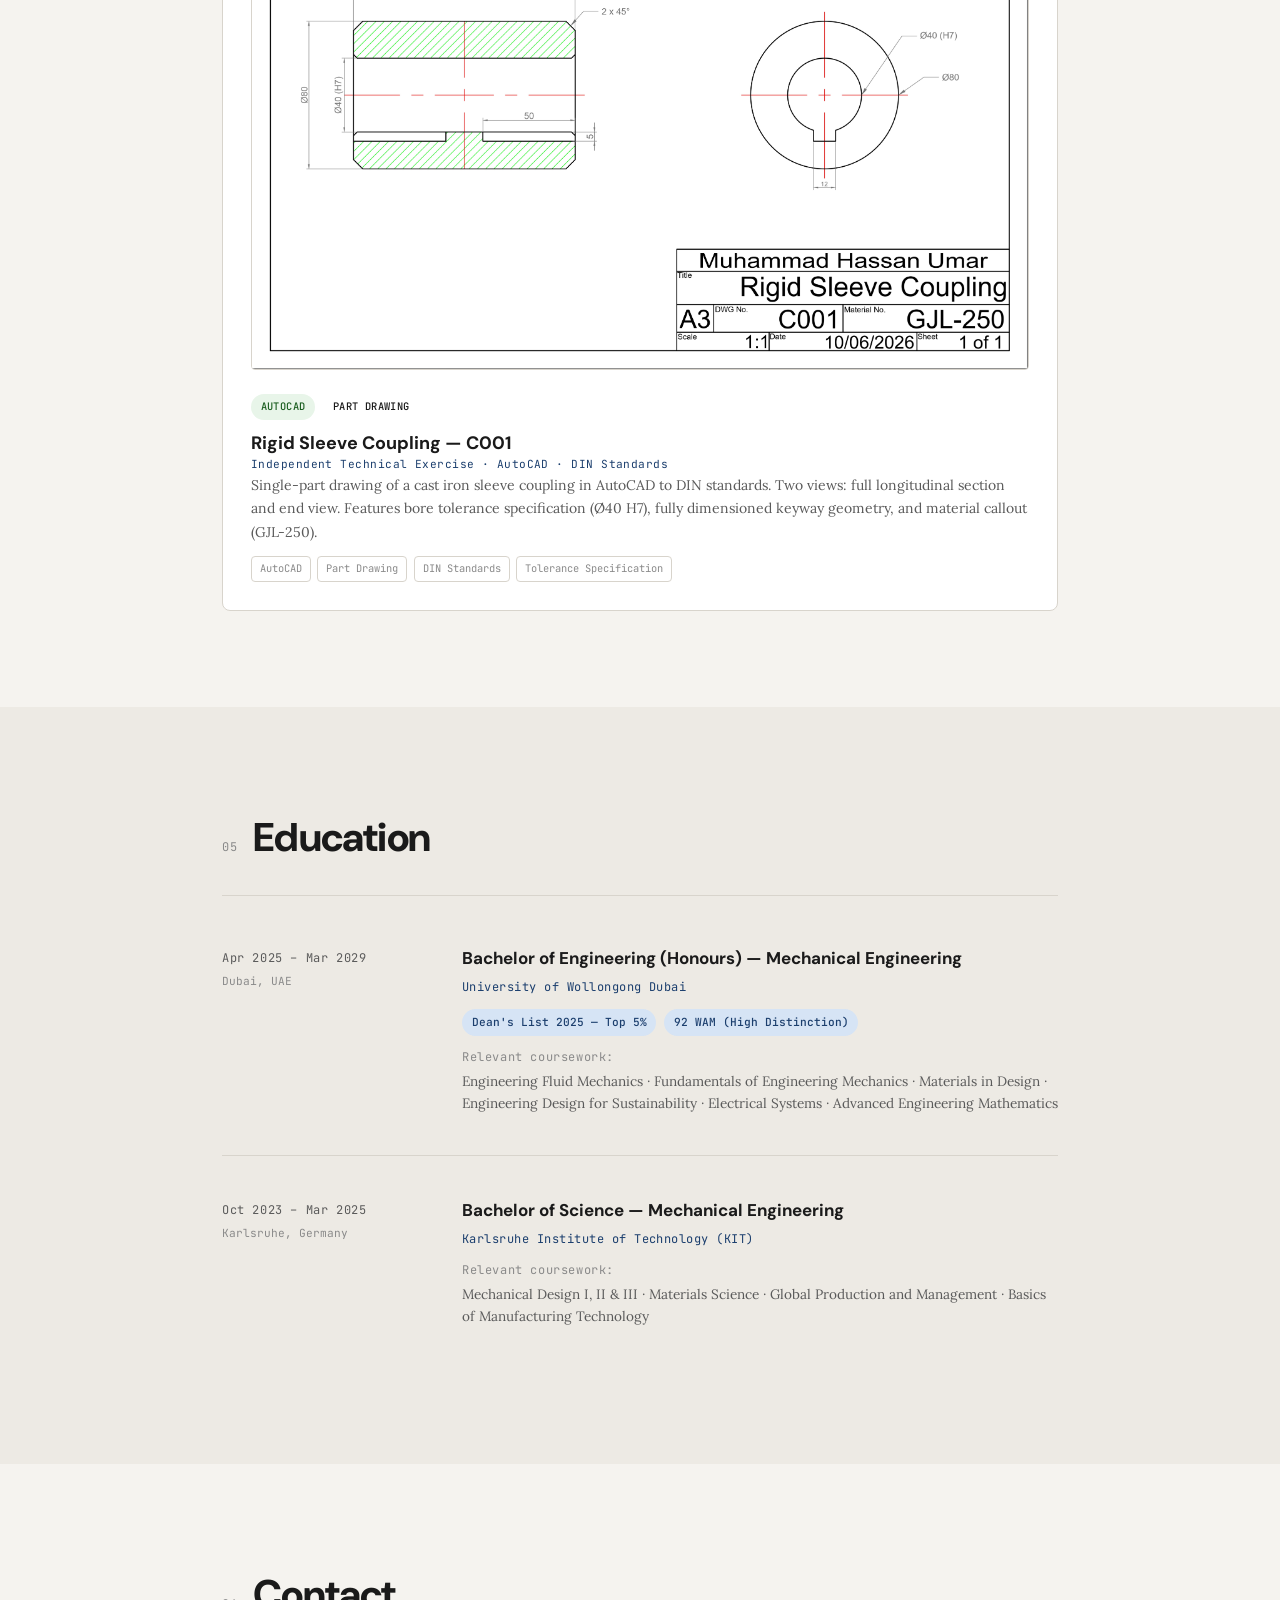
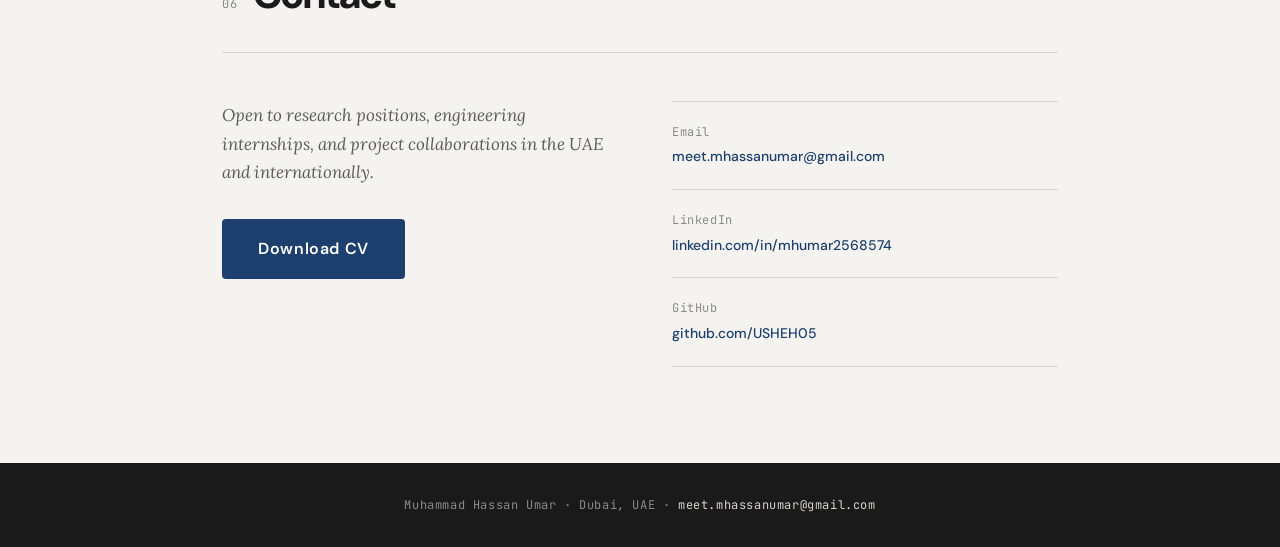
==== commit f0453c1d: "fixed iimage bug 2.0" ====
--- a/index.html
+++ b/index.html
@@ -434,7 +434,7 @@
 
           <div class="drawing-card">
             <div class="drawing-img">
-              <img src="assets/projects/drawings/A003-model.jpg" alt="Power Transmission Shaft Assembly — A001" />
+              <img src="../assets/projects/drawings/A003-Model.jpg" alt="Power Transmission Shaft Assembly — A001" />
             </div>
             <div class="drawing-info">
               <div class="card-tags" style="margin-bottom: 0.75rem;">
@@ -459,7 +459,7 @@
 
           <div class="drawing-card">
             <div class="drawing-img">
-              <img src="assets/projects/drawings/S002-model.jpg" alt="Flanged Shaft Assembly — S002" />
+              <img src="../assets/projects/drawings/S002-Model.jpg" alt="Flanged Shaft Assembly — S002" />
             </div>
             <div class="drawing-info">
               <div class="card-tags" style="margin-bottom: 0.75rem;">
@@ -482,7 +482,7 @@
 
           <div class="drawing-card">
             <div class="drawing-img">
-              <img src="assets/projects/drawings/C001-model.jpg" alt="Rigid Sleeve Coupling — C001" />
+              <img src="../assets/projects/drawings/C001-Model.jpg" alt="Rigid Sleeve Coupling — C001" />
             </div>
             <div class="drawing-info">
               <div class="card-tags" style="margin-bottom: 0.75rem;">
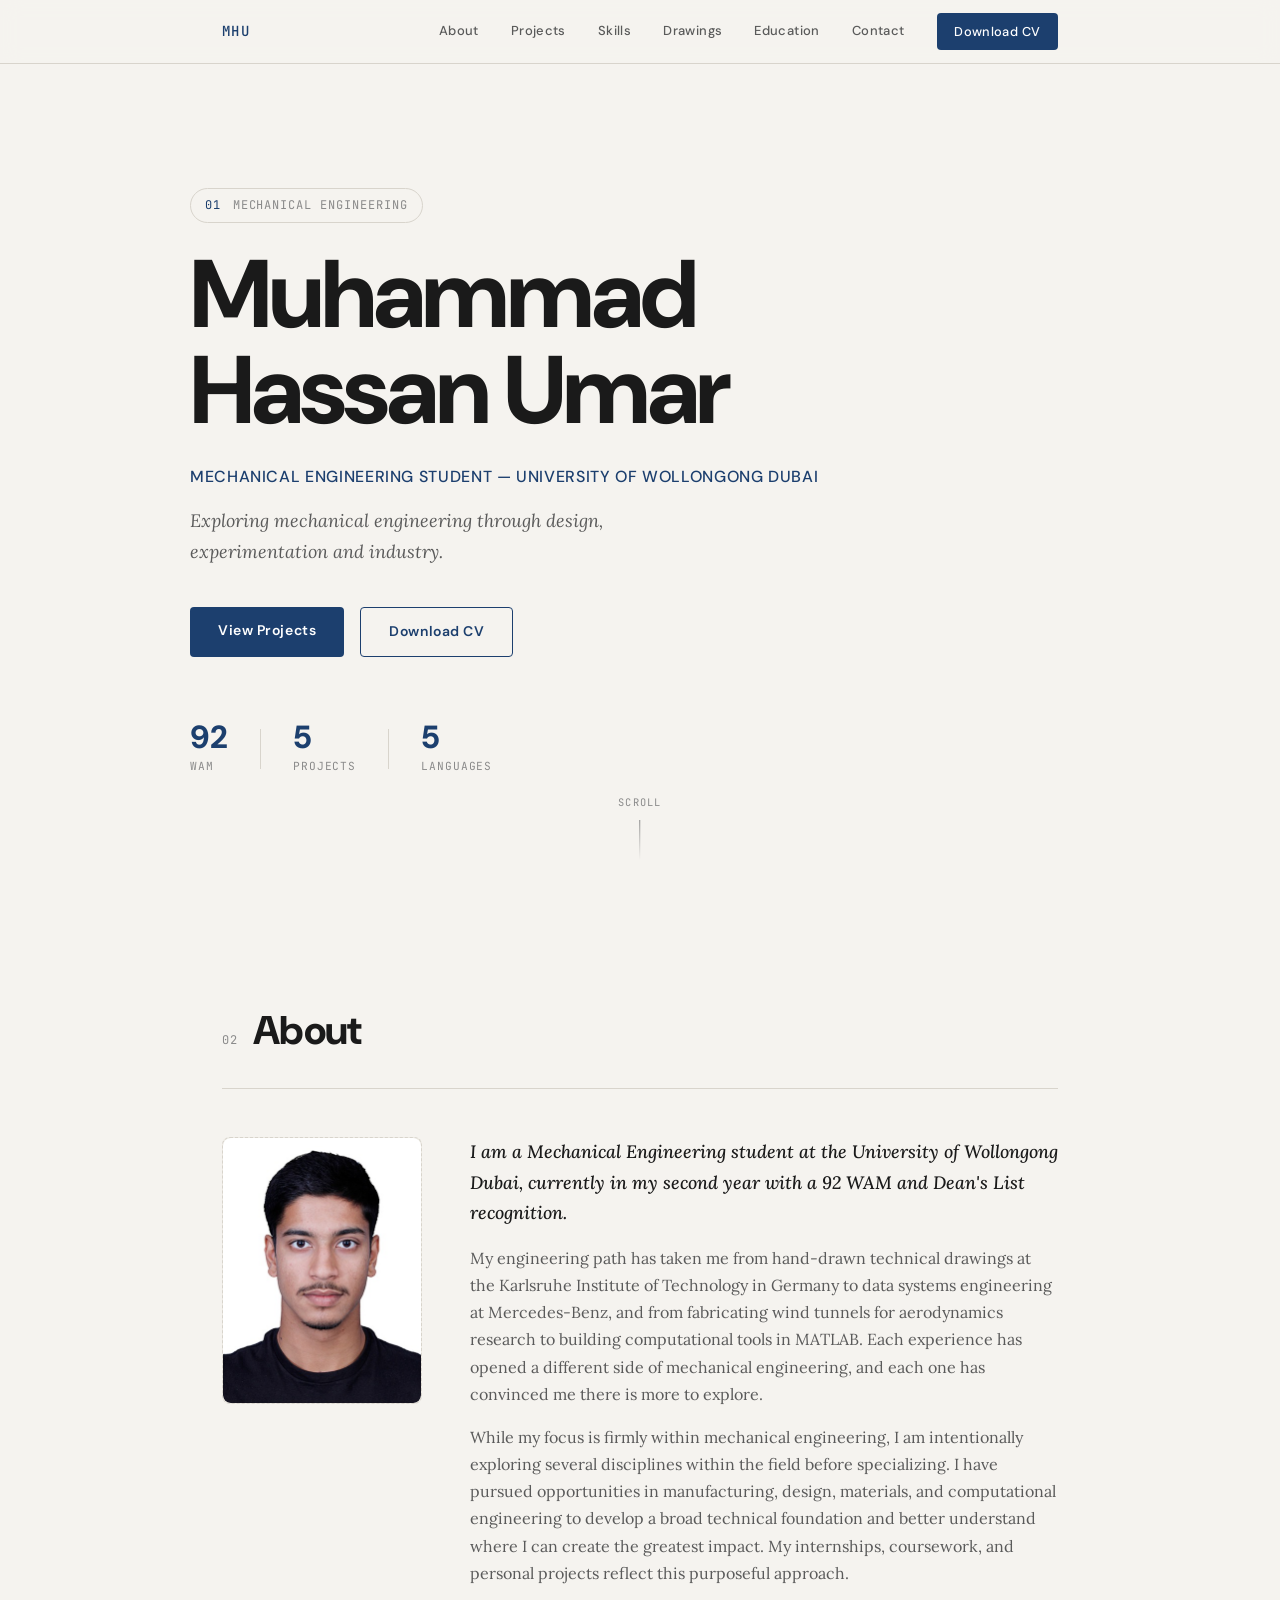
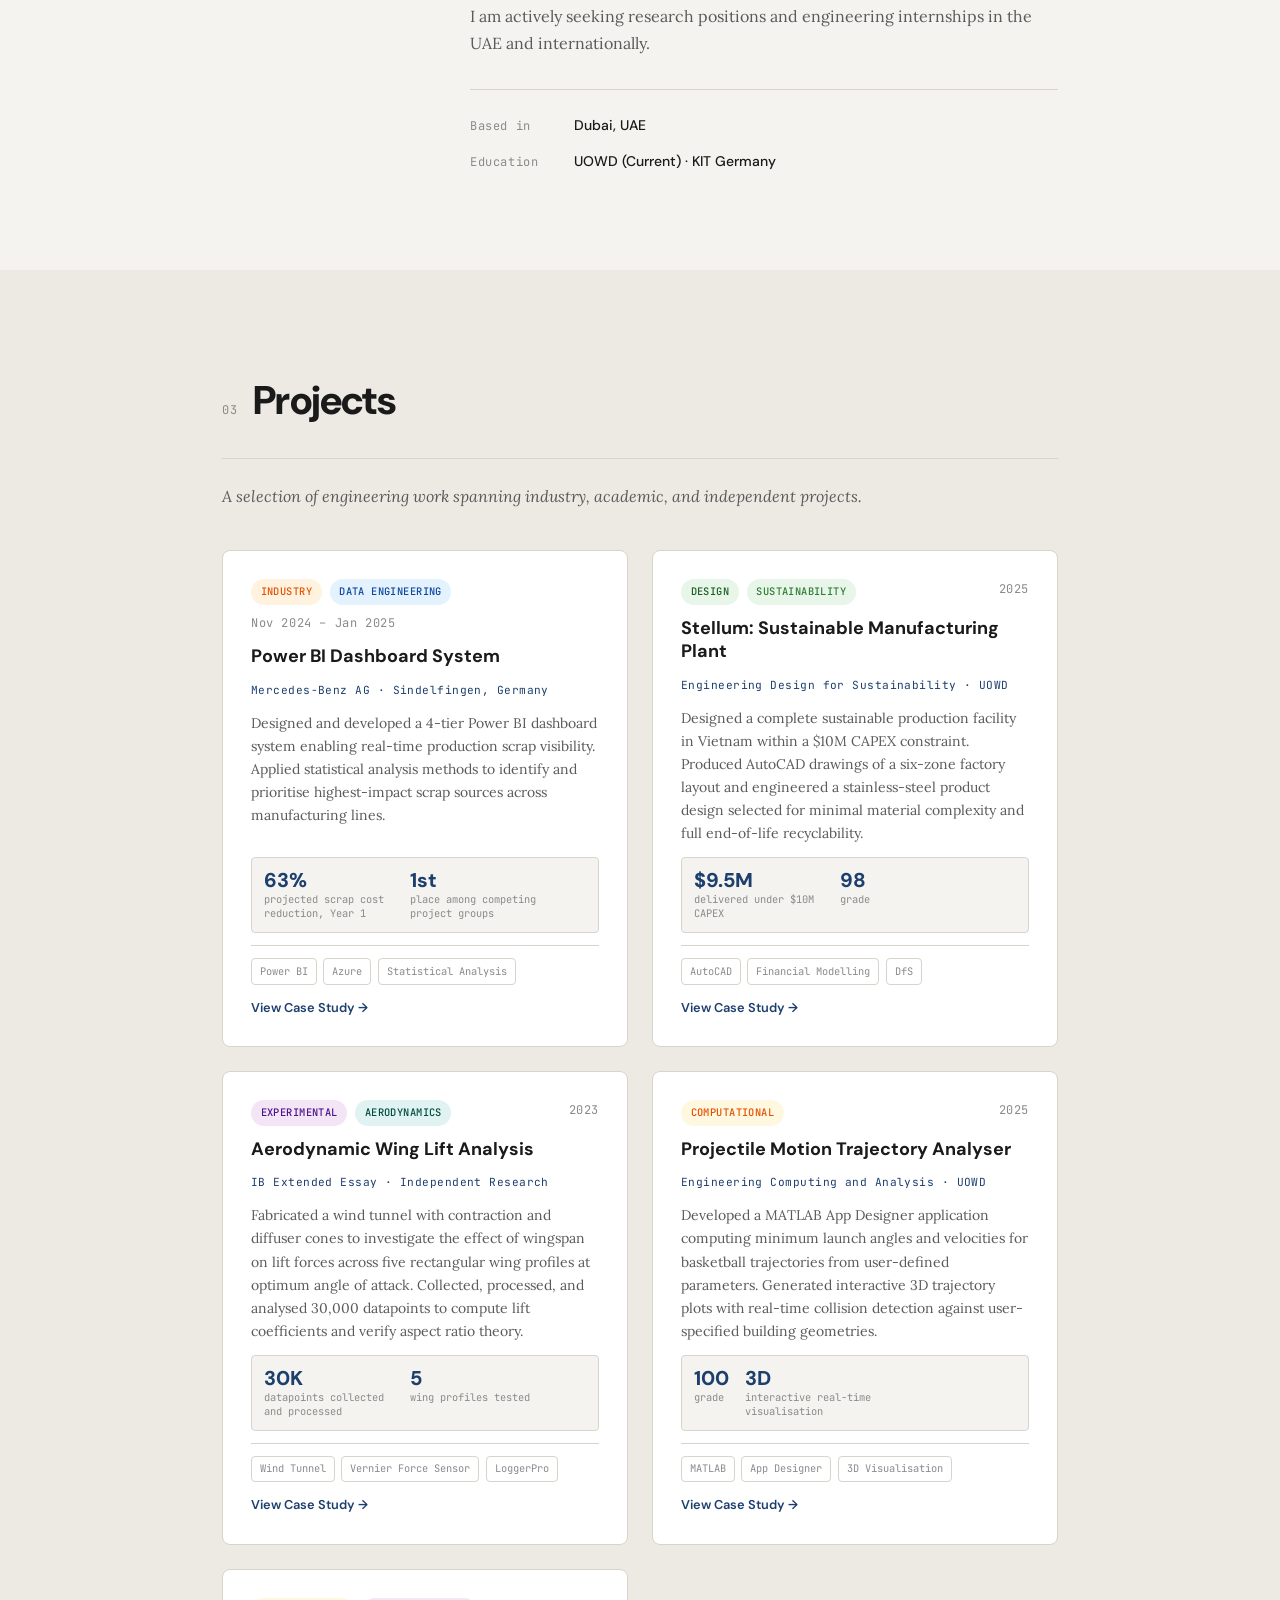
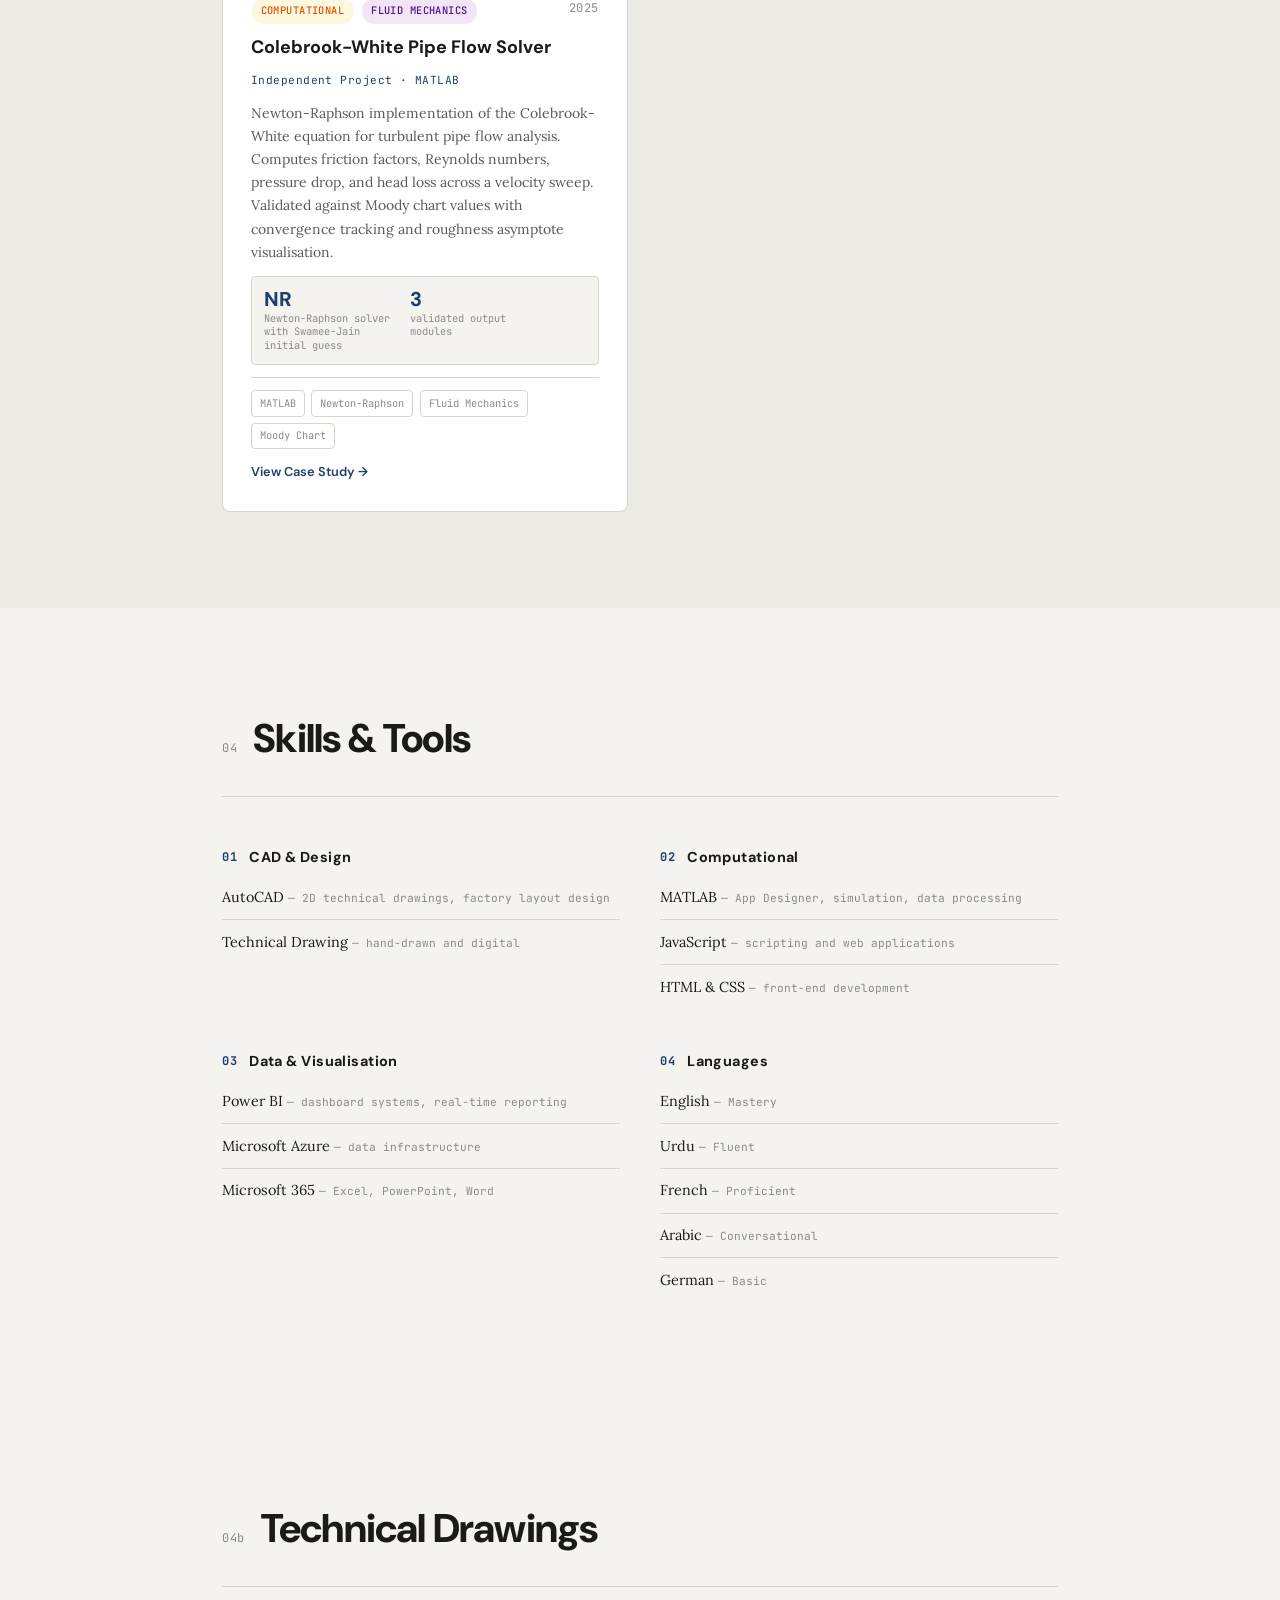
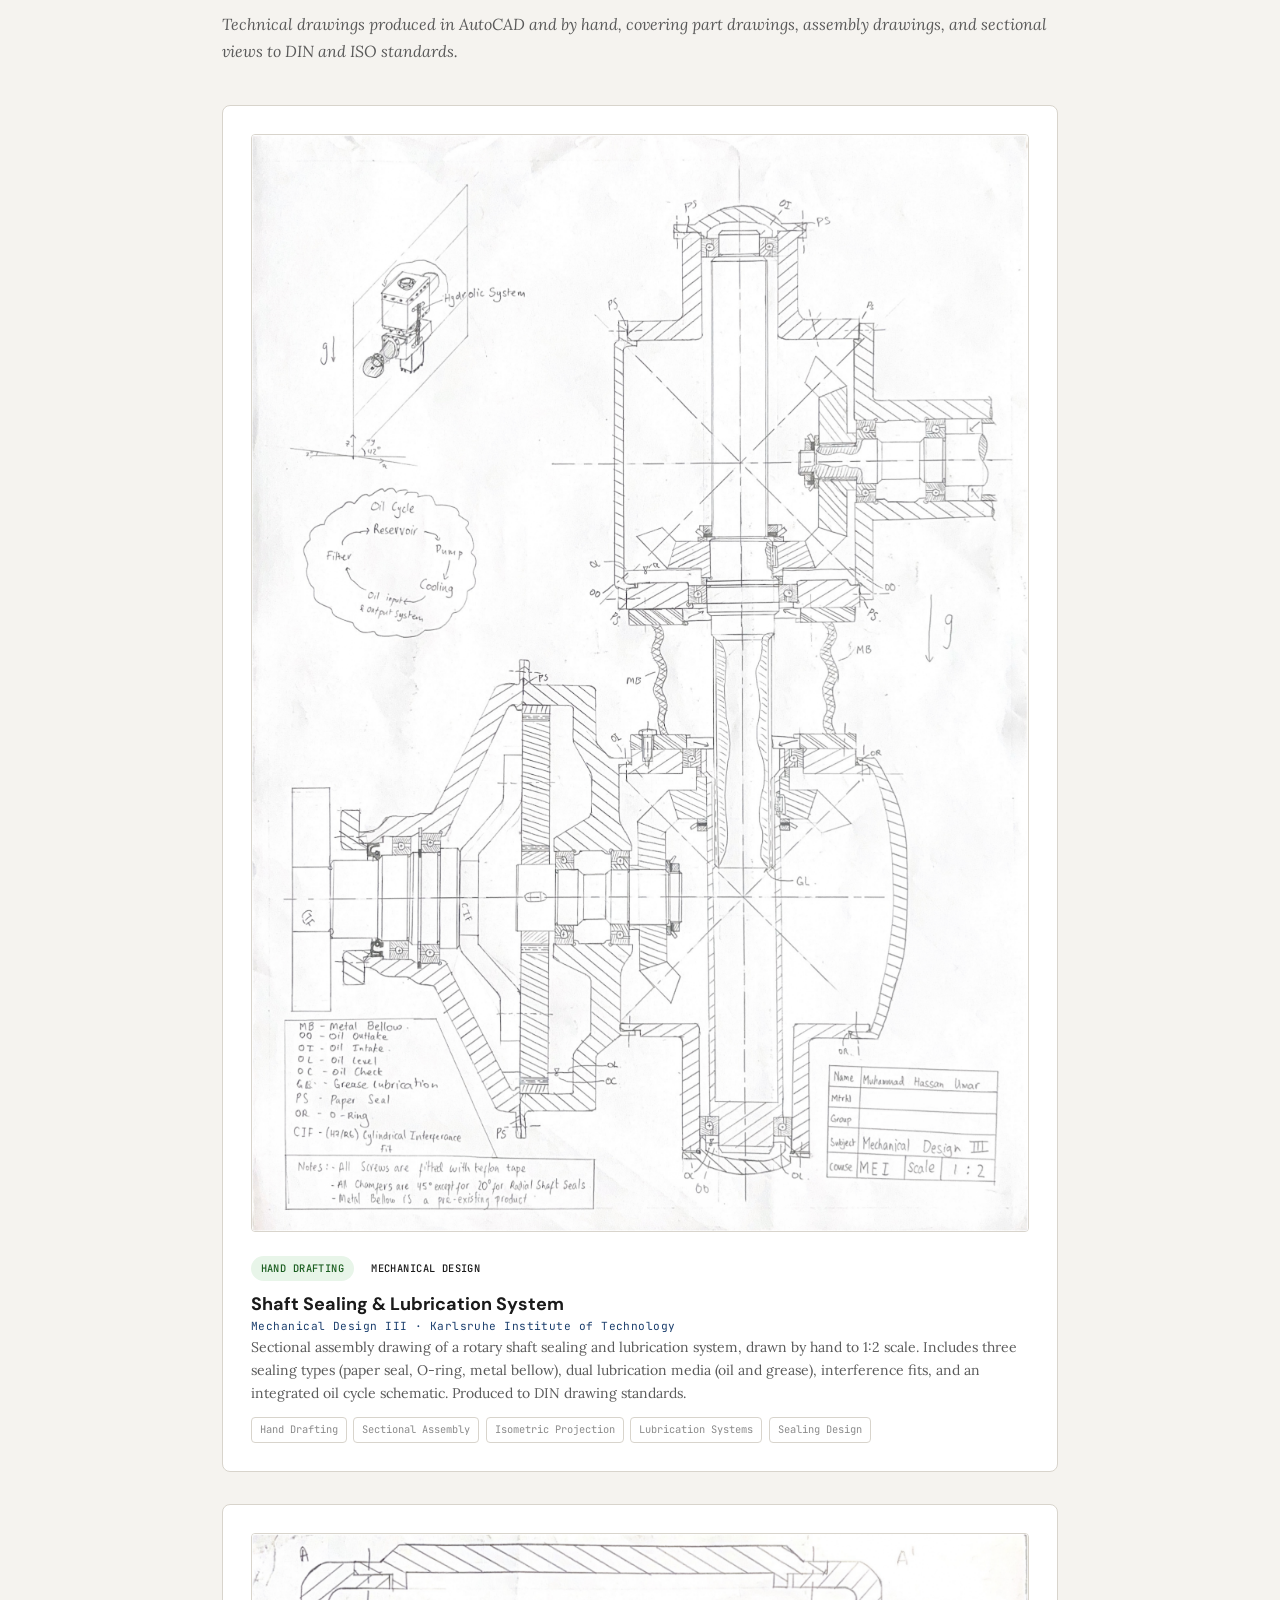
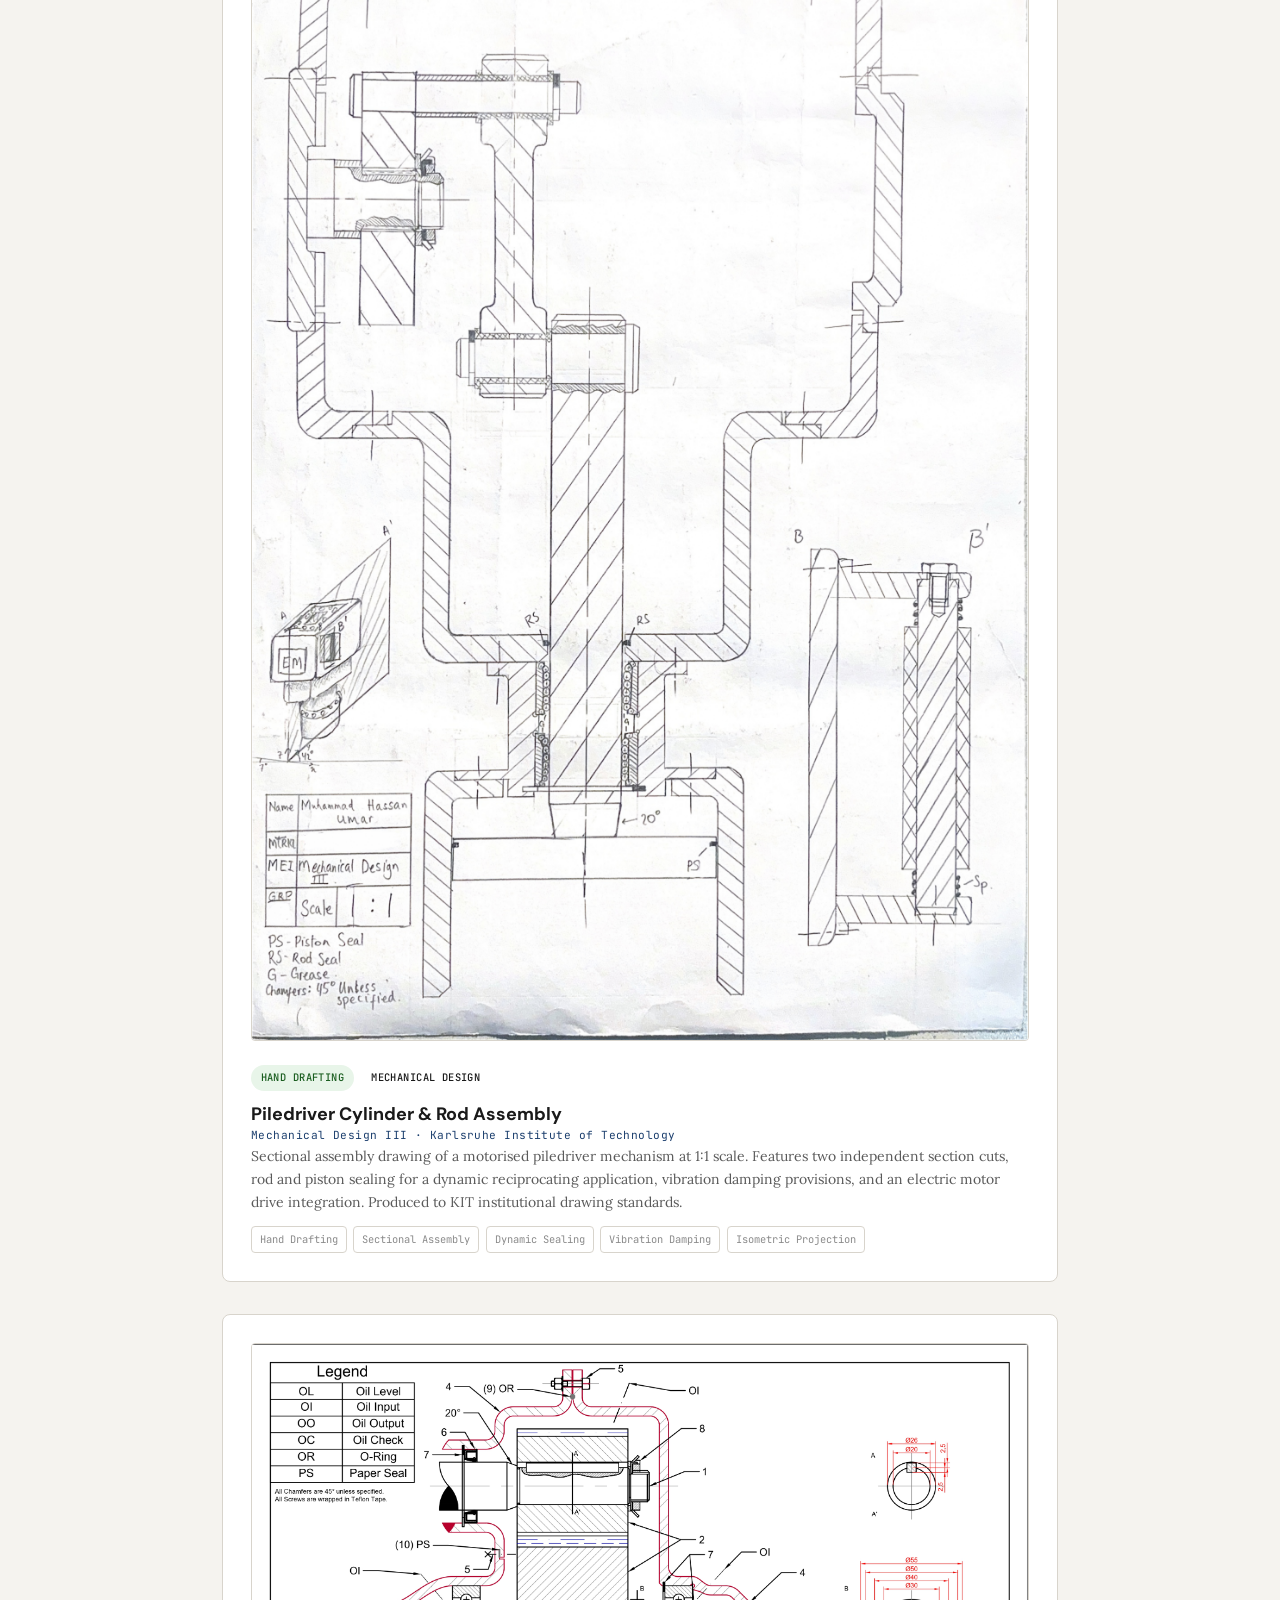
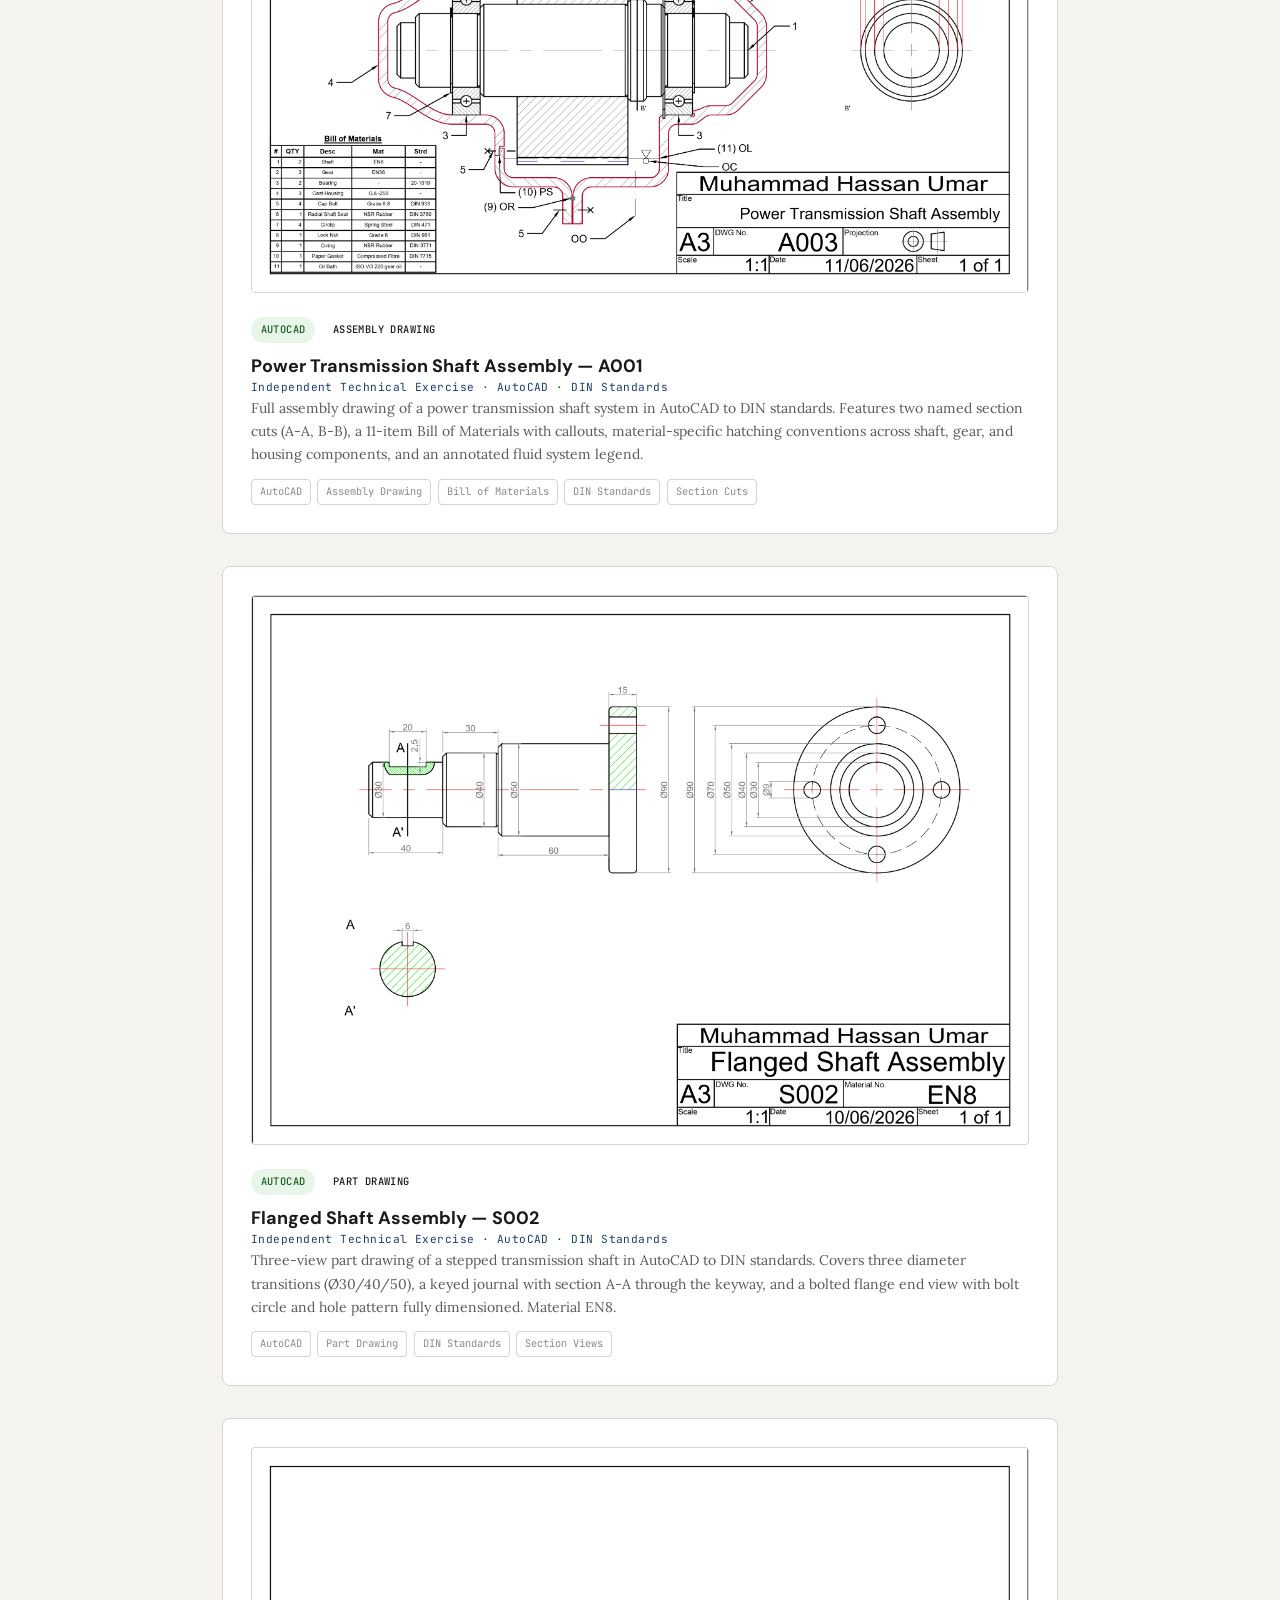
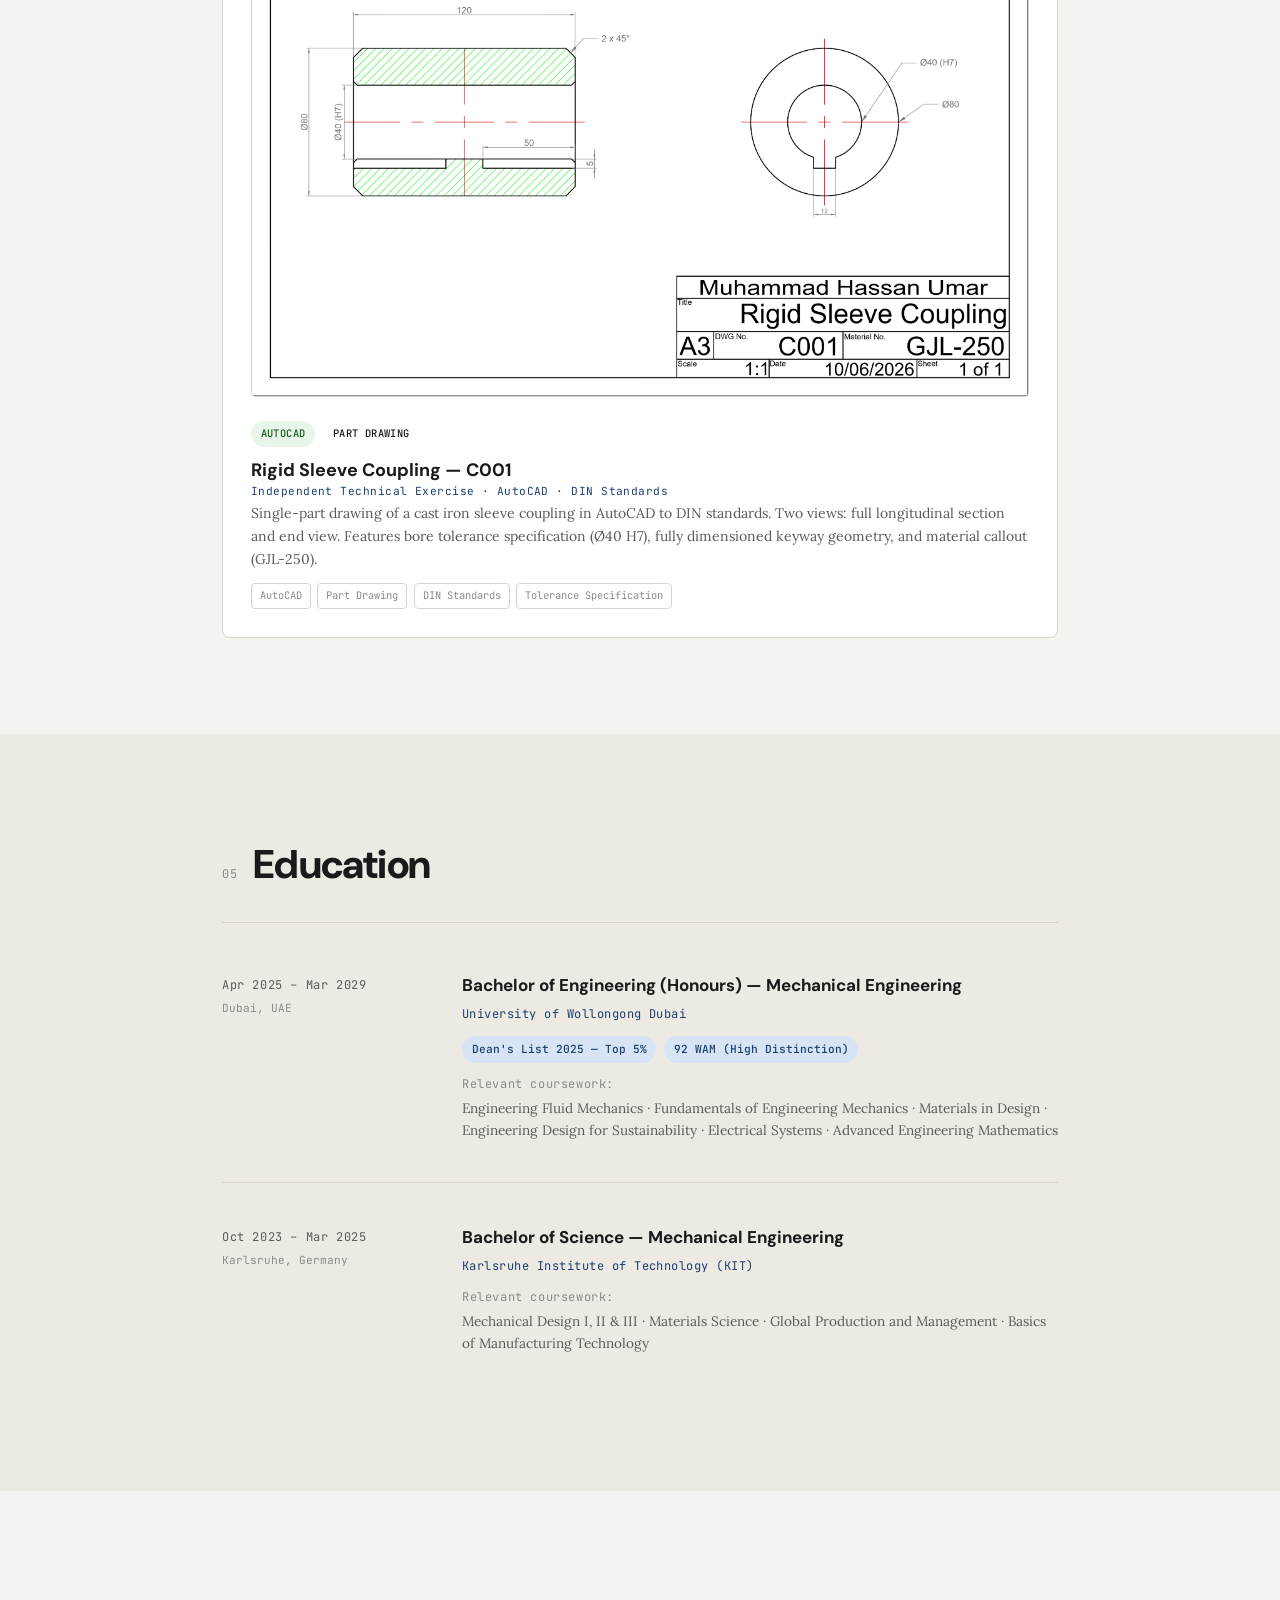
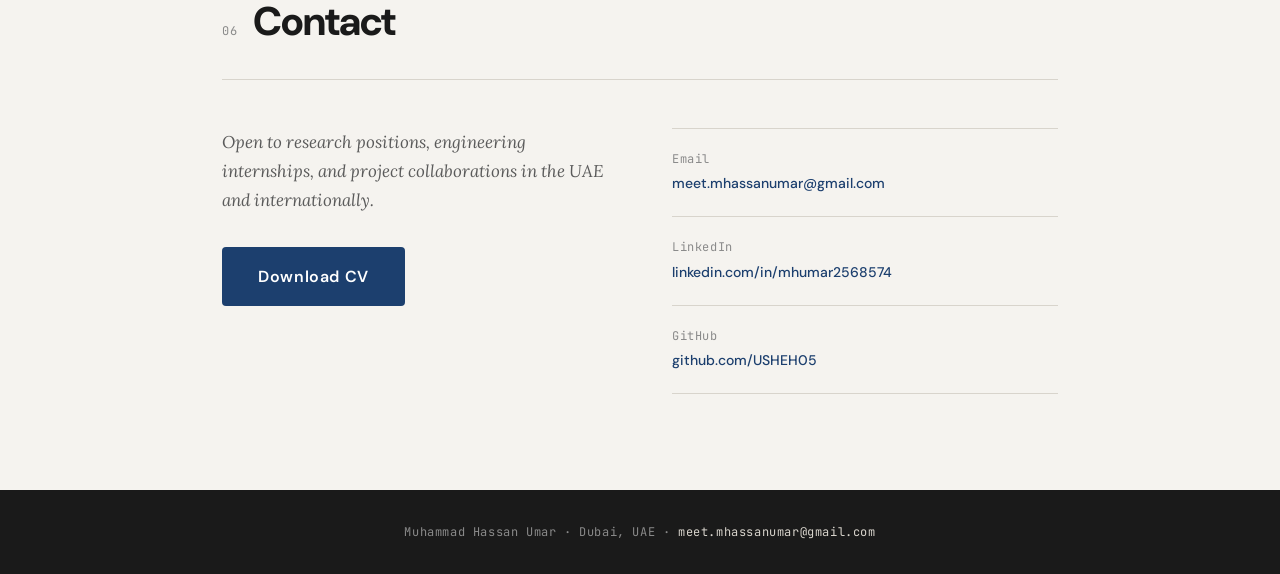
==== commit 9d40827a: "Logical errors corrected post additions" ====
--- a/index.html
+++ b/index.html
@@ -71,7 +71,7 @@
           </div>
           <div class="stat-divider"></div>
           <div class="stat">
-            <span class="stat-num">4</span>
+            <span class="stat-num">5</span>
             <span class="stat-label">Projects</span>
           </div>
           <div class="stat-divider"></div>
@@ -377,7 +377,7 @@
           <span class="mono section-num">04b</span>
           <h2 class="section-title">Technical Drawings</h2>
         </div>
-        <p class="section-intro">Hand-drafted engineering drawings produced to institutional standards.</p>
+        <p class="section-intro">Technical drawings produced in AutoCAD and by hand, covering part drawings, assembly drawings, and sectional views to DIN and ISO standards.</p>
         <div class="drawings-grid">
           <div class="drawing-card">
             <div class="drawing-img">
@@ -434,7 +434,7 @@
 
           <div class="drawing-card">
             <div class="drawing-img">
-              <img src="../assets/projects/drawings/A003-Model.jpg" alt="Power Transmission Shaft Assembly — A001" />
+              <img src="assets/projects/drawings/A003-Model.jpg" alt="Power Transmission Shaft Assembly — A001" />
             </div>
             <div class="drawing-info">
               <div class="card-tags" style="margin-bottom: 0.75rem;">
@@ -459,7 +459,7 @@
 
           <div class="drawing-card">
             <div class="drawing-img">
-              <img src="../assets/projects/drawings/S002-Model.jpg" alt="Flanged Shaft Assembly — S002" />
+              <img src="assets/projects/drawings/S002-Model.jpg" alt="Flanged Shaft Assembly — S002" />
             </div>
             <div class="drawing-info">
               <div class="card-tags" style="margin-bottom: 0.75rem;">
@@ -482,7 +482,7 @@
 
           <div class="drawing-card">
             <div class="drawing-img">
-              <img src="../assets/projects/drawings/C001-Model.jpg" alt="Rigid Sleeve Coupling — C001" />
+              <img src="assets/projects/drawings/C001-Model.jpg" alt="Rigid Sleeve Coupling — C001" />
             </div>
             <div class="drawing-info">
               <div class="card-tags" style="margin-bottom: 0.75rem;">
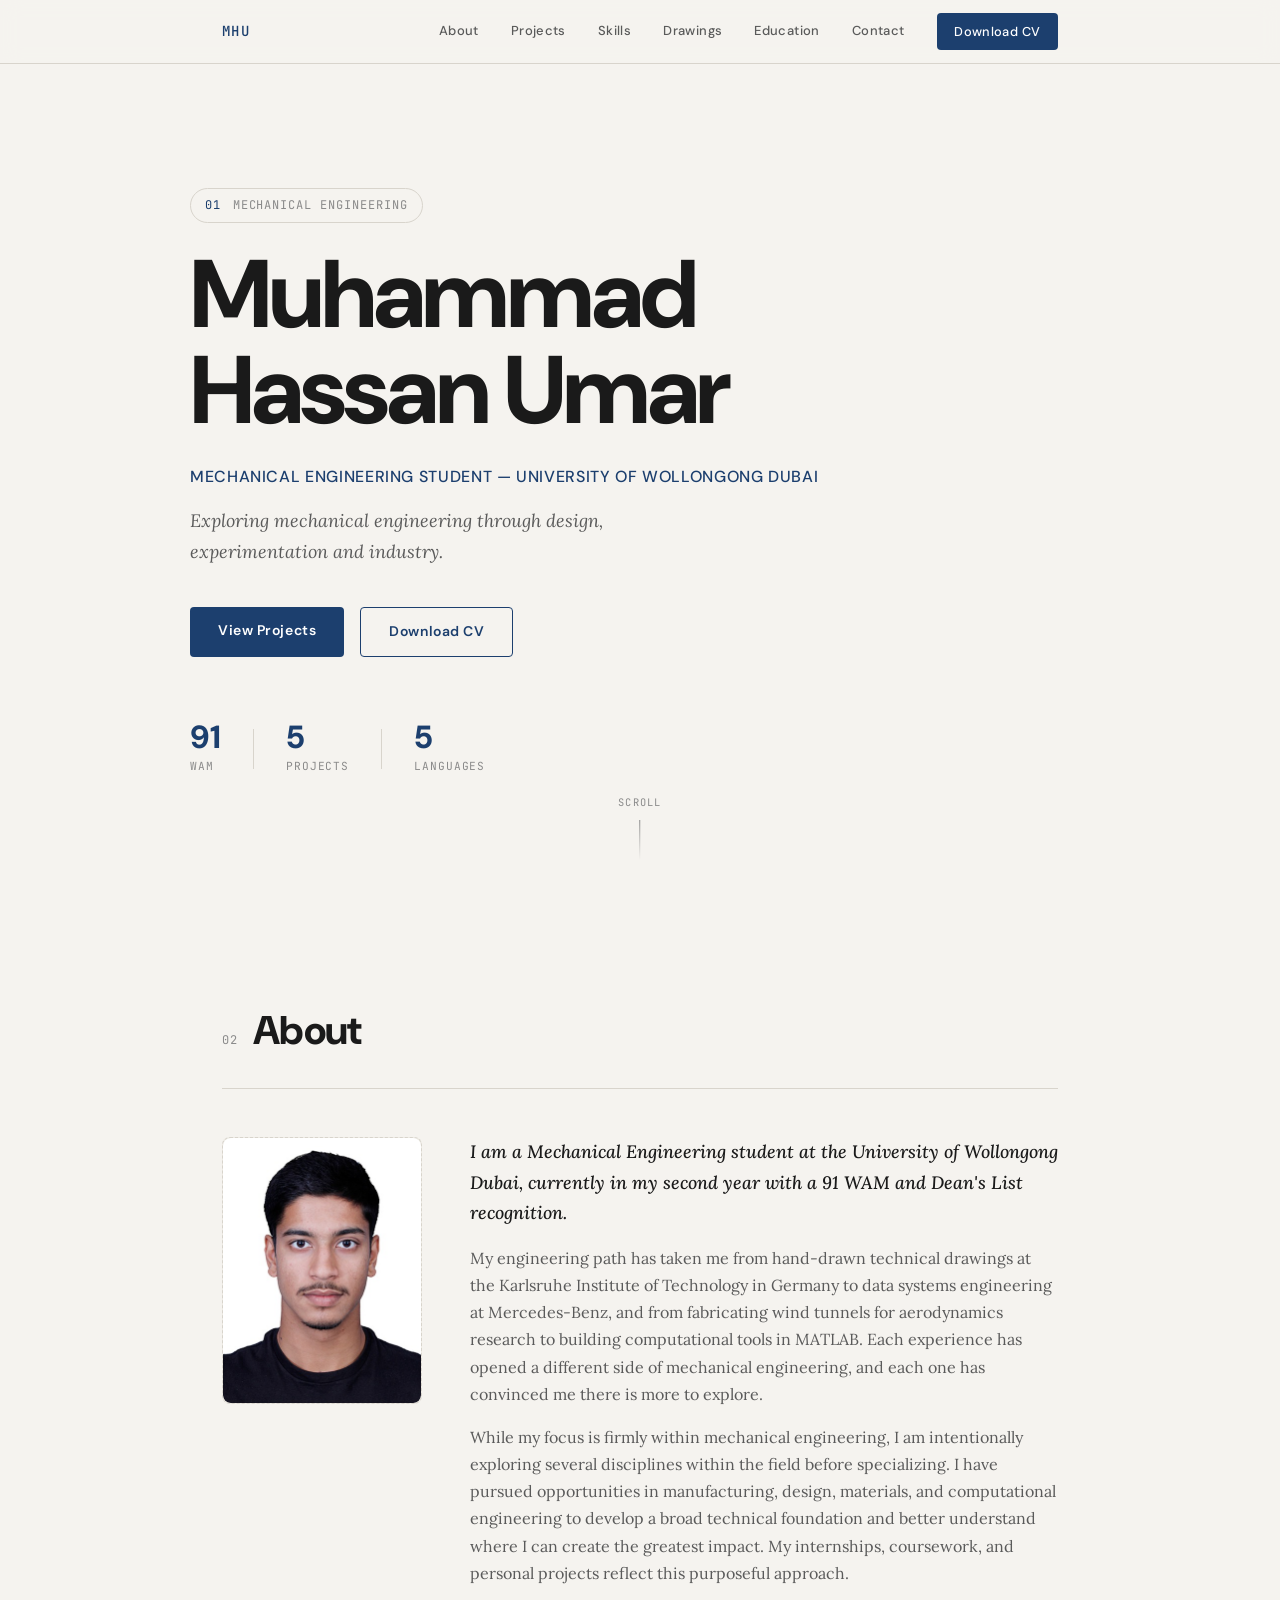
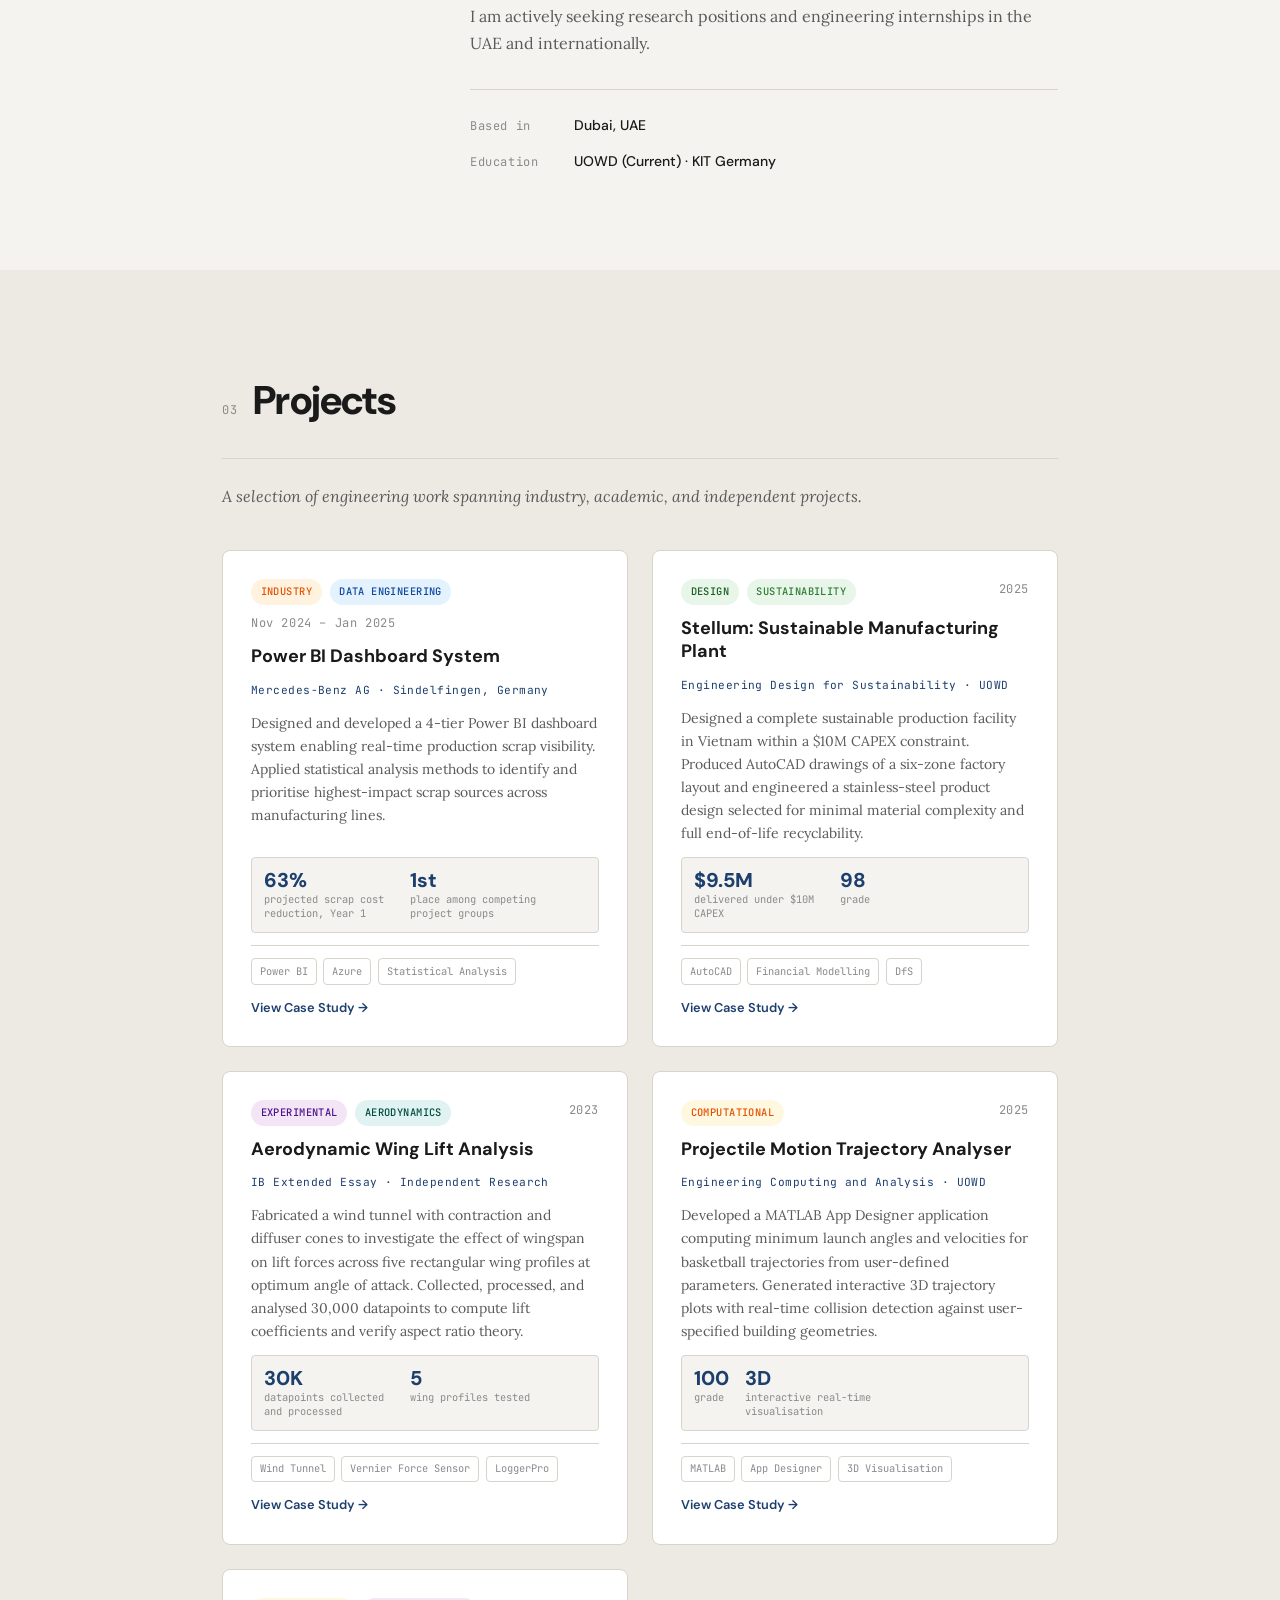
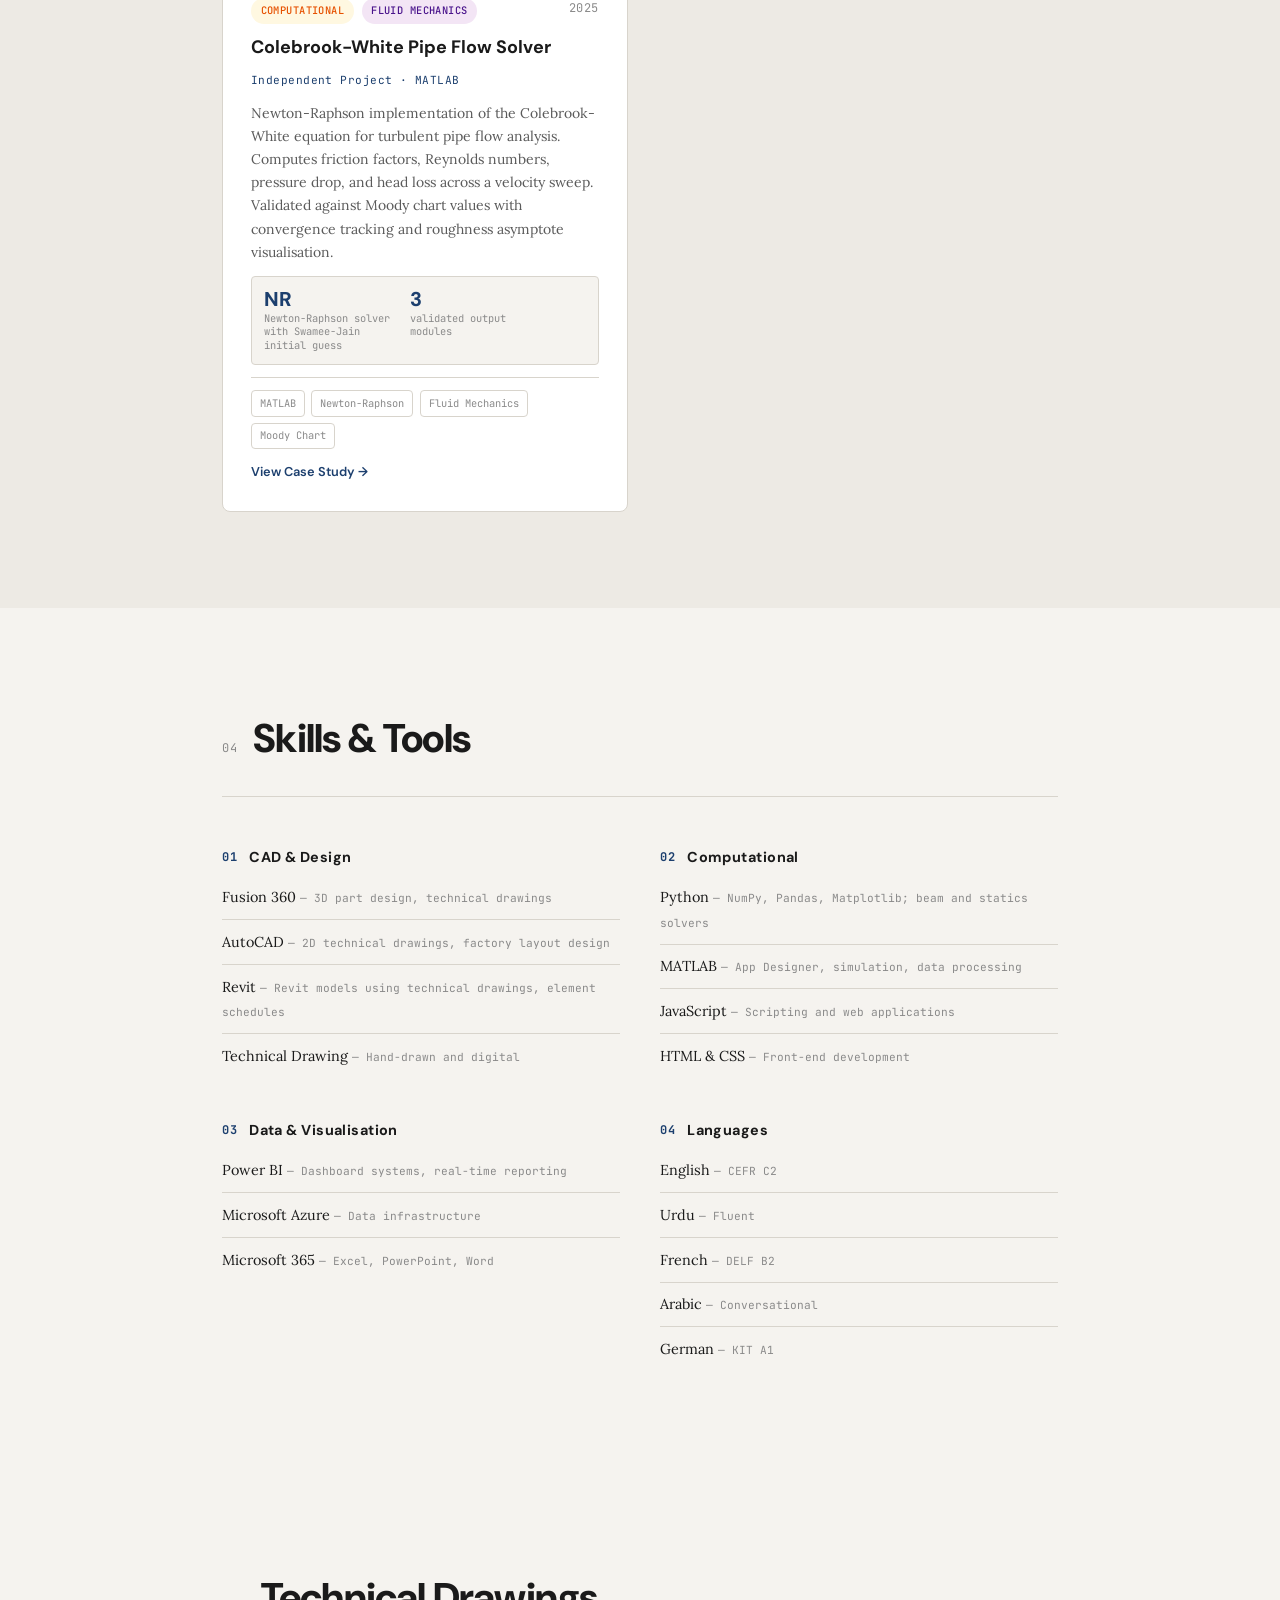
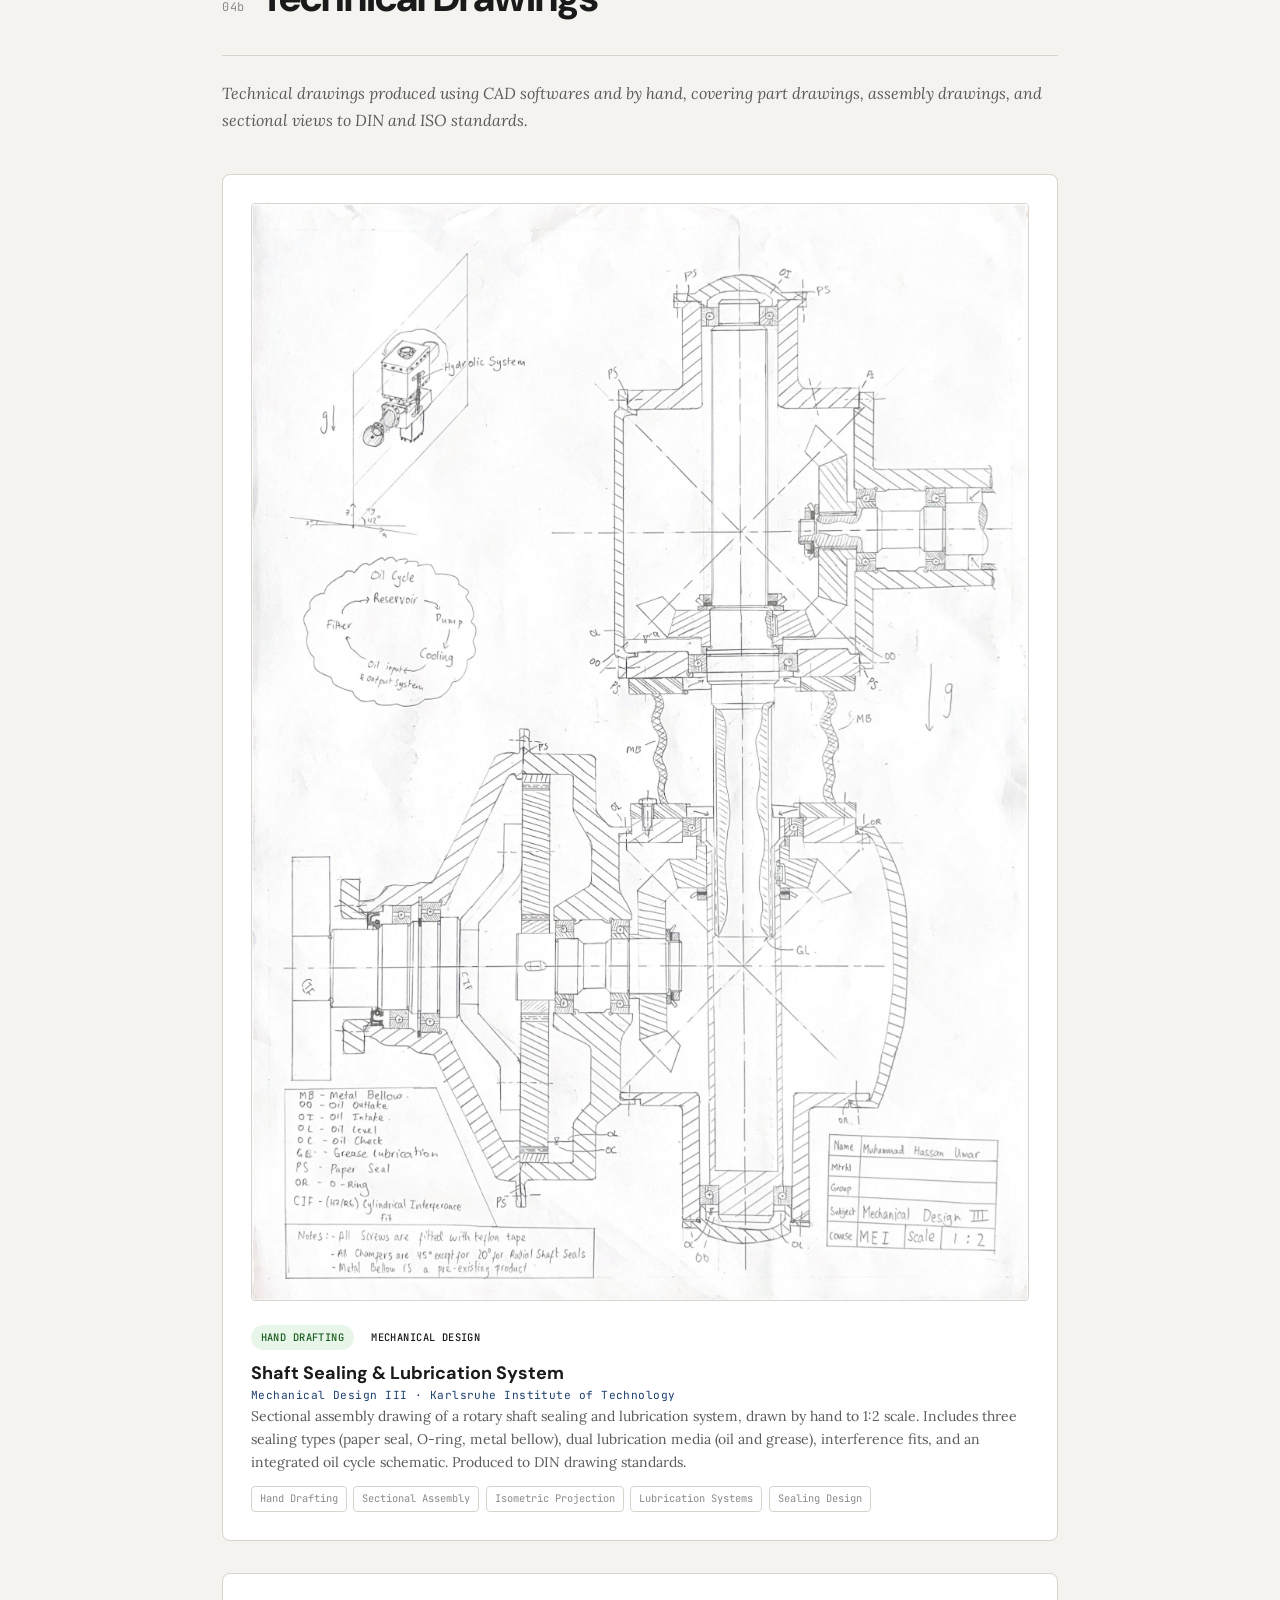
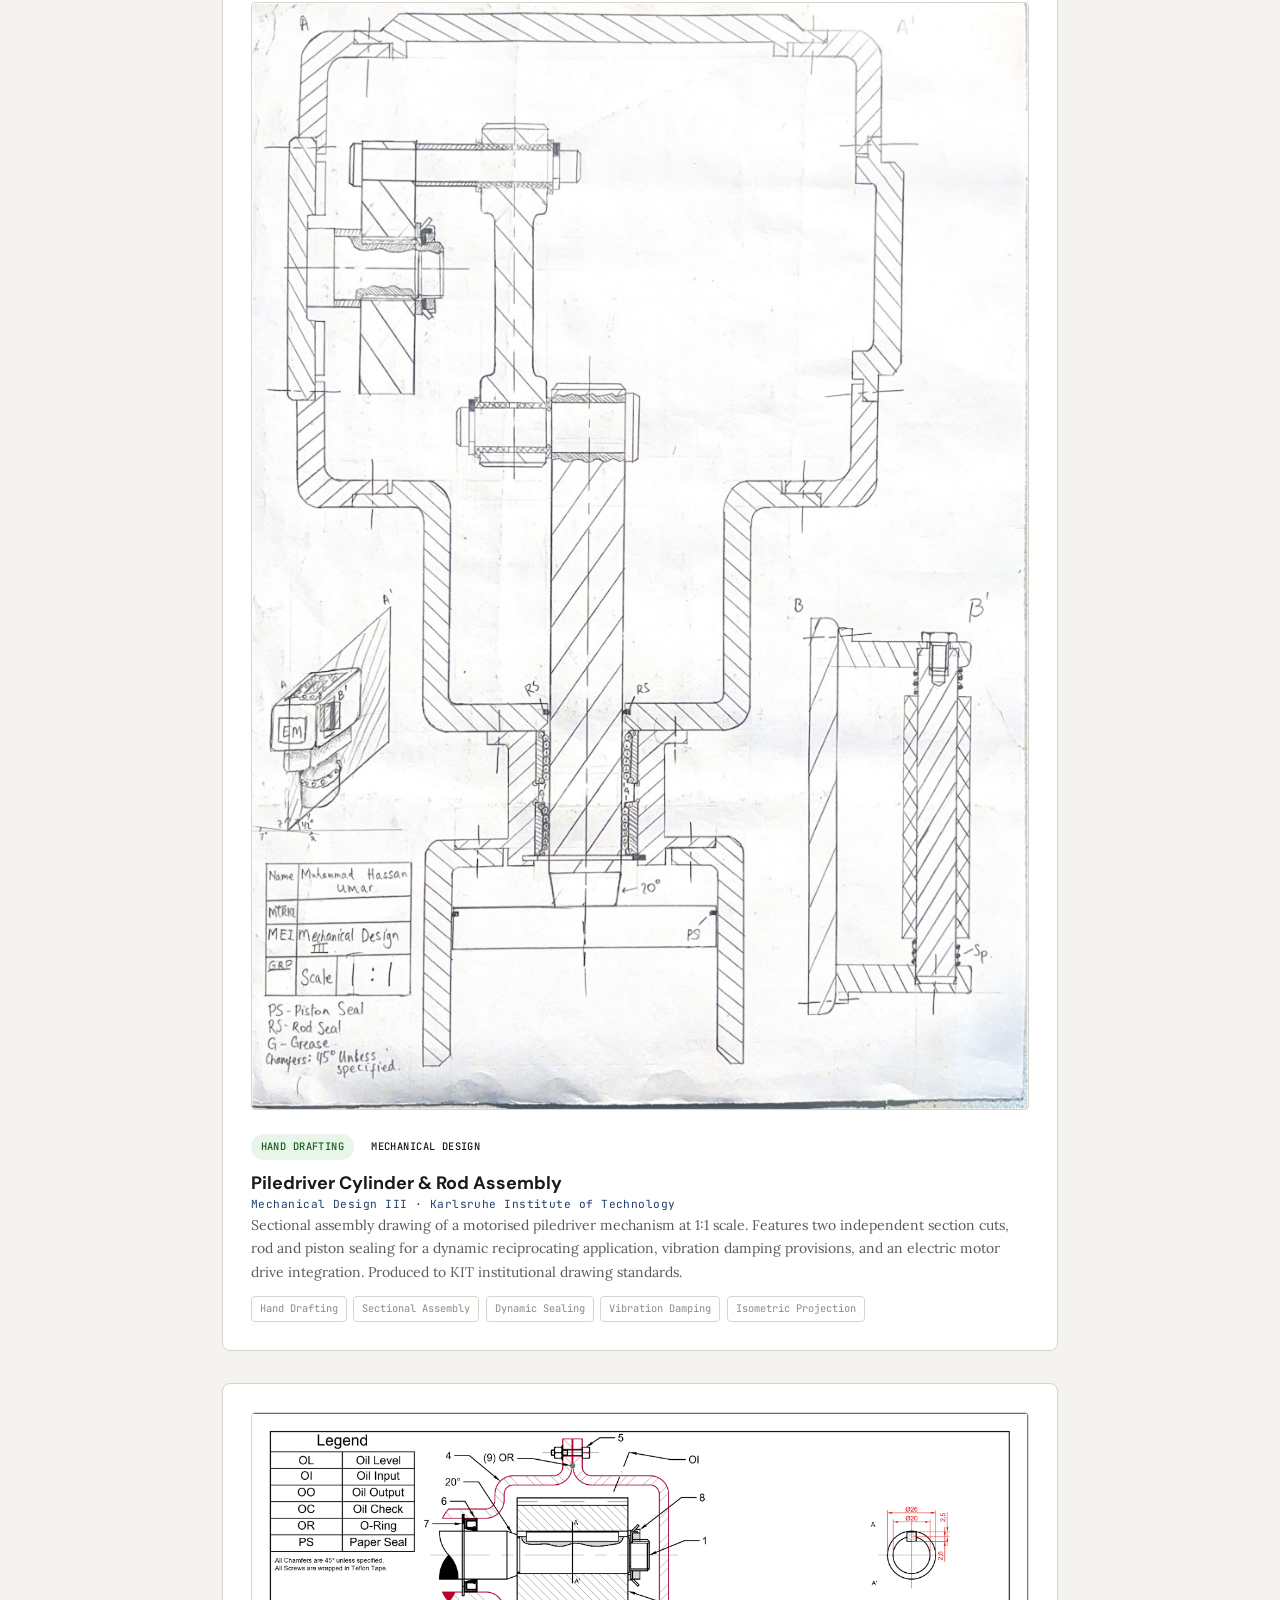
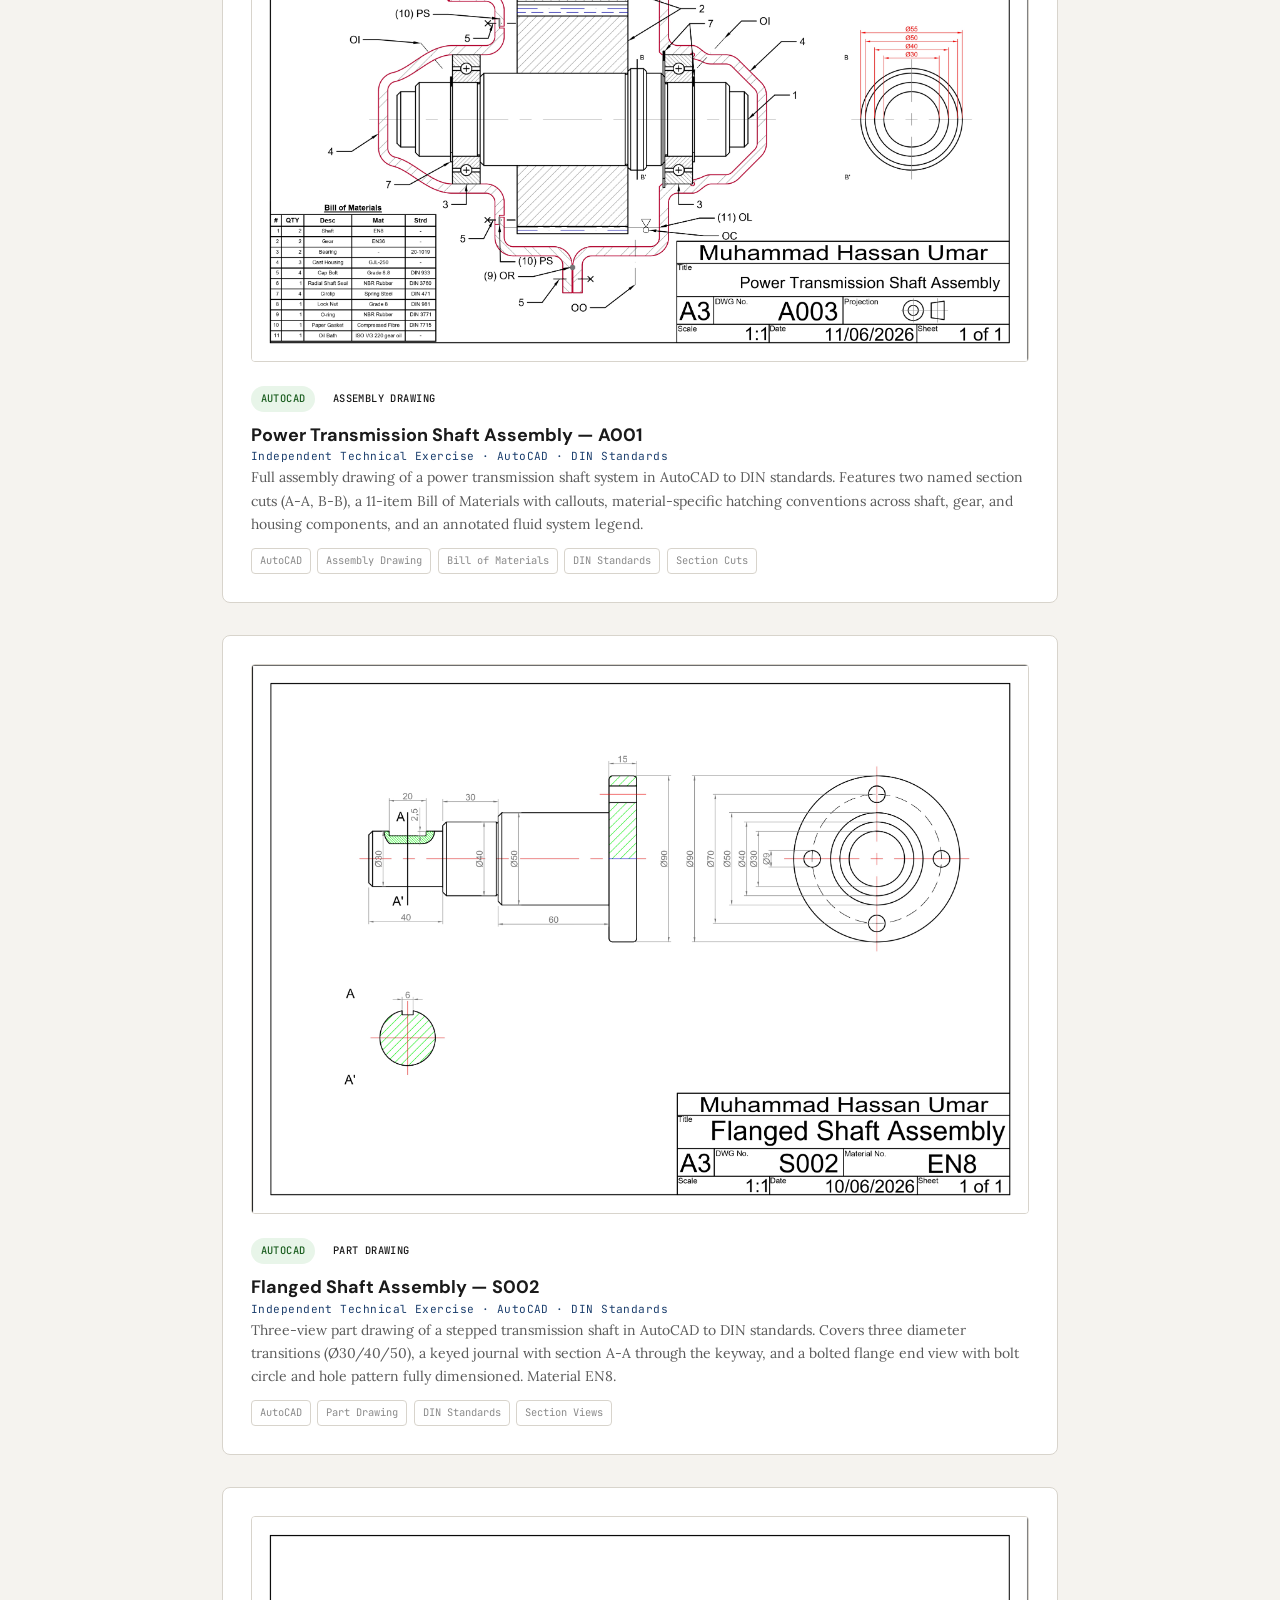
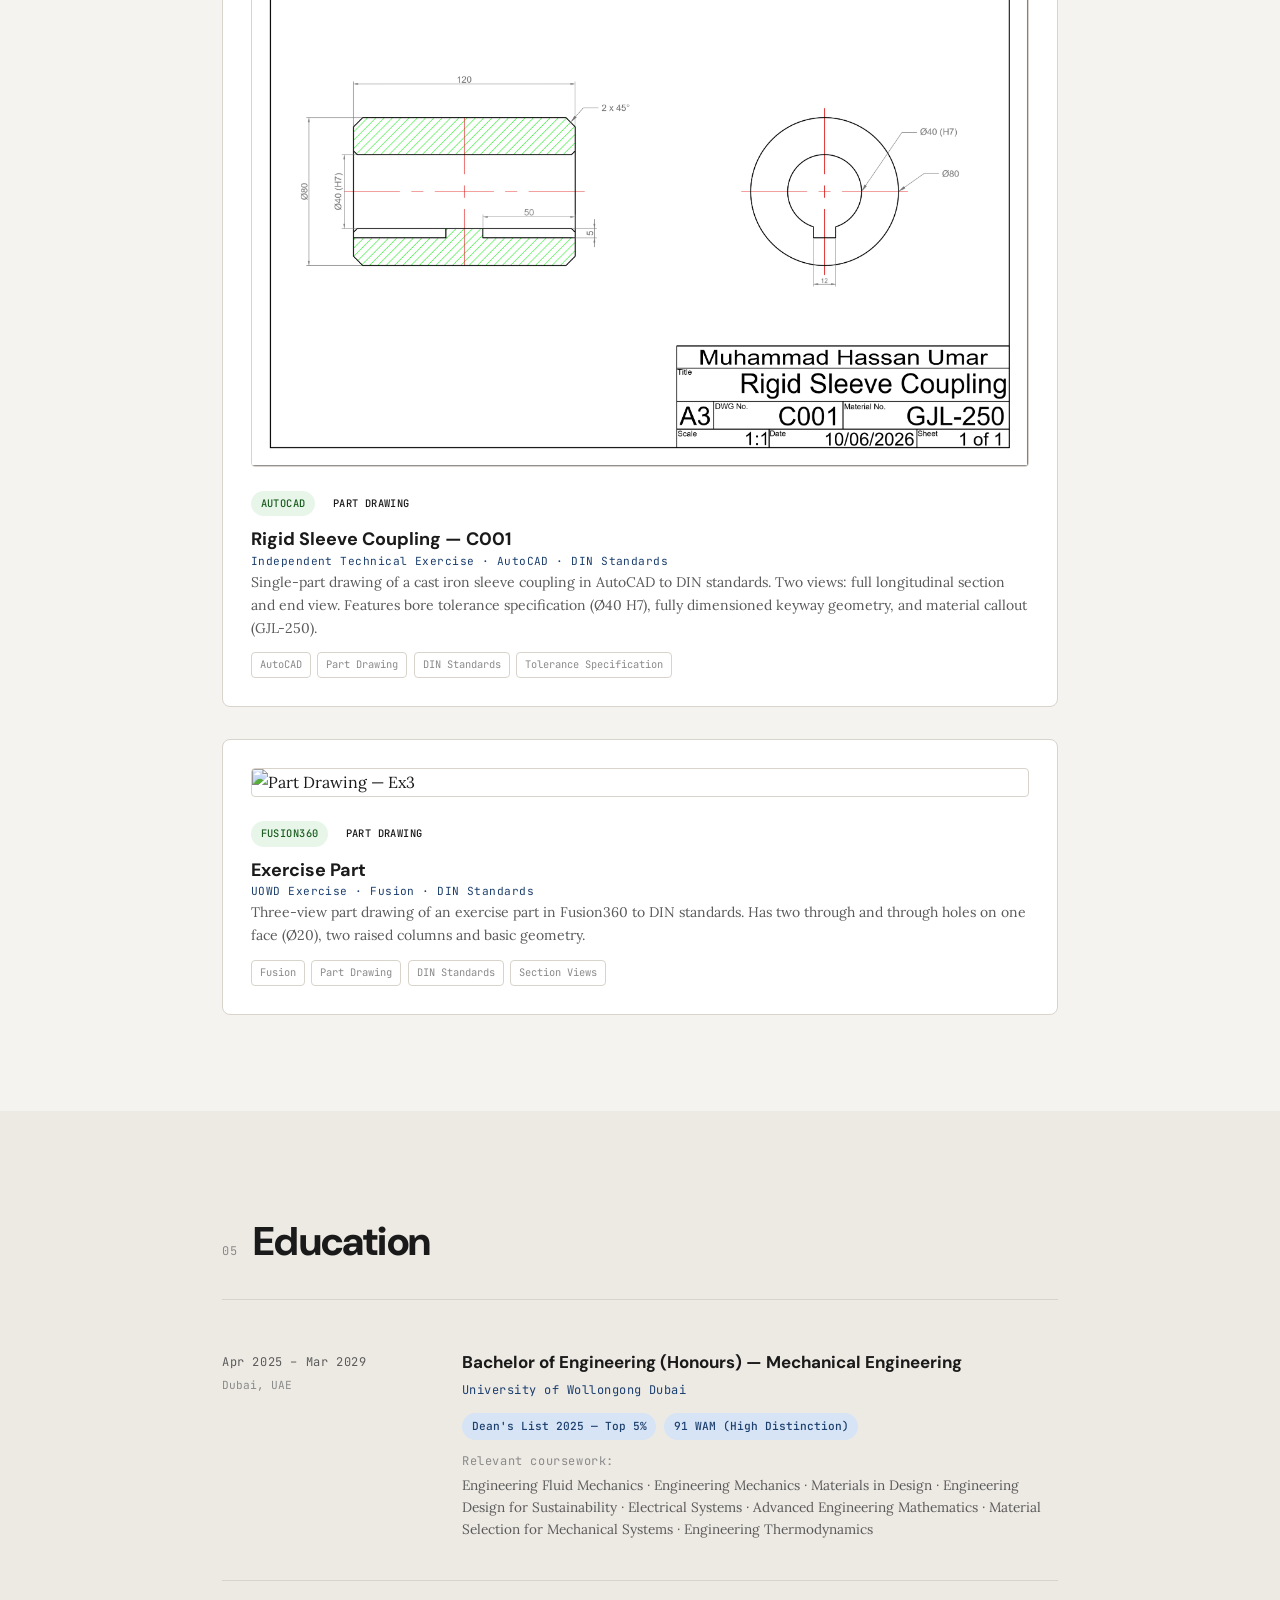
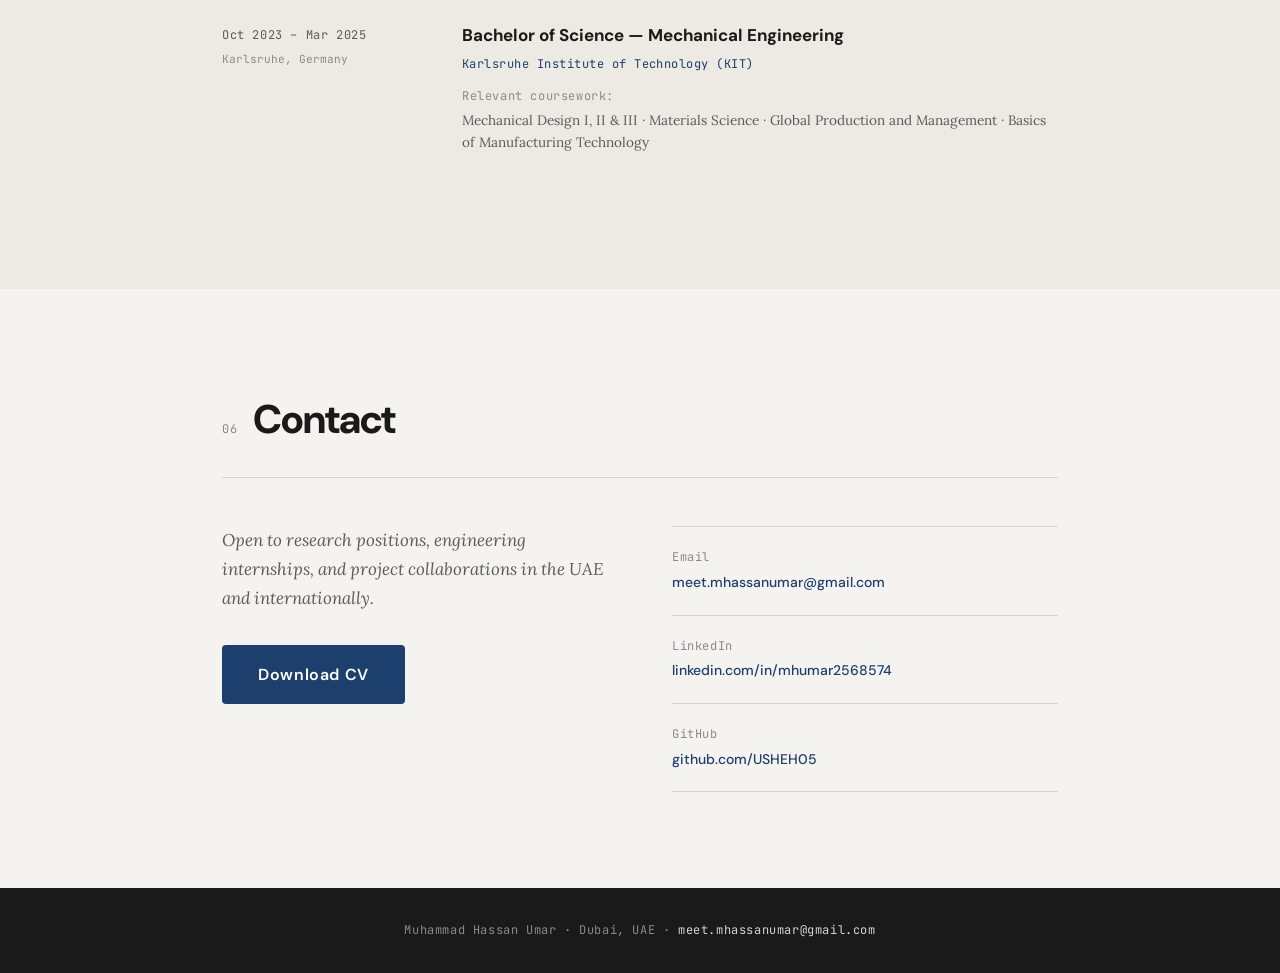
==== commit 966198ed: "Updated assets, updated information with new semester, updated cv, added skills learned over the sum" ====
--- a/index.html
+++ b/index.html
@@ -66,7 +66,7 @@
         </div>
         <div class="hero-stats">
           <div class="stat">
-            <span class="stat-num">92</span>
+            <span class="stat-num">91</span>
             <span class="stat-label">WAM</span>
           </div>
           <div class="stat-divider"></div>
@@ -103,7 +103,7 @@
           </div>
           <div class="about-text-col">
             <p class="about-lead">I am a Mechanical Engineering student at the University of Wollongong Dubai, currently
-              in my second year with a 92 WAM and Dean's List recognition.</p>
+              in my second year with a 91 WAM and Dean's List recognition.</p>
             <p>My engineering path has taken me from hand-drawn technical drawings at the Karlsruhe Institute of
               Technology in Germany to data systems engineering at Mercedes-Benz, and from fabricating wind tunnels for
               aerodynamics research to building computational tools in MATLAB. Each experience has opened a different
@@ -332,25 +332,28 @@
           <div class="skills-group">
             <h3 class="skills-group-title"><span class="mono">01</span> CAD &amp; Design</h3>
             <ul class="skills-list">
+              <li>Fusion 360 <span class="skill-note">— 3D part design, technical drawings</span></li>
               <li>AutoCAD <span class="skill-note">— 2D technical drawings, factory layout design</span></li>
-              <li>Technical Drawing <span class="skill-note">— hand-drawn and digital</span></li>
+              <li>Revit <span class= "skill-note">— Revit models using technical drawings, element schedules</span></li>
+              <li>Technical Drawing <span class="skill-note">— Hand-drawn and digital</span></li>
             </ul>
           </div>
 
           <div class="skills-group">
             <h3 class="skills-group-title"><span class="mono">02</span> Computational</h3>
             <ul class="skills-list">
+              <li>Python <span class="skill-note">— NumPy, Pandas, Matplotlib; beam and statics solvers</span></li>
               <li>MATLAB <span class="skill-note">— App Designer, simulation, data processing</span></li>
-              <li>JavaScript <span class="skill-note">— scripting and web applications</span></li>
-              <li>HTML &amp; CSS <span class="skill-note">— front-end development</span></li>
+              <li>JavaScript <span class="skill-note">— Scripting and web applications</span></li>
+              <li>HTML &amp; CSS <span class="skill-note">— Front-end development</span></li>
             </ul>
           </div>
 
           <div class="skills-group">
             <h3 class="skills-group-title"><span class="mono">03</span> Data &amp; Visualisation</h3>
             <ul class="skills-list">
-              <li>Power BI <span class="skill-note">— dashboard systems, real-time reporting</span></li>
-              <li>Microsoft Azure <span class="skill-note">— data infrastructure</span></li>
+              <li>Power BI <span class="skill-note">— Dashboard systems, real-time reporting</span></li>
+              <li>Microsoft Azure <span class="skill-note">— Data infrastructure</span></li>
               <li>Microsoft 365 <span class="skill-note">— Excel, PowerPoint, Word</span></li>
             </ul>
           </div>
@@ -358,11 +361,11 @@
           <div class="skills-group">
             <h3 class="skills-group-title"><span class="mono">04</span> Languages</h3>
             <ul class="skills-list">
-              <li>English <span class="skill-note">— Mastery</span></li>
+              <li>English <span class="skill-note">— CEFR C2</span></li>
               <li>Urdu <span class="skill-note">— Fluent</span></li>
-              <li>French <span class="skill-note">— Proficient</span></li>
+              <li>French <span class="skill-note">— DELF B2</span></li>
               <li>Arabic <span class="skill-note">— Conversational</span></li>
-              <li>German <span class="skill-note">— Basic</span></li>
+              <li>German <span class="skill-note">— KIT A1</span></li>
             </ul>
           </div>
 
@@ -377,7 +380,7 @@
           <span class="mono section-num">04b</span>
           <h2 class="section-title">Technical Drawings</h2>
         </div>
-        <p class="section-intro">Technical drawings produced in AutoCAD and by hand, covering part drawings, assembly drawings, and sectional views to DIN and ISO standards.</p>
+        <p class="section-intro">Technical drawings produced using CAD softwares and by hand, covering part drawings, assembly drawings, and sectional views to DIN and ISO standards.</p>
         <div class="drawings-grid">
           <div class="drawing-card">
             <div class="drawing-img">
@@ -502,6 +505,29 @@
               </div>
             </div>
           </div>
+
+
+          <div class="drawing-card">
+            <div class="drawing-img">
+              <img src="assets/projects/drawings/Fusion-Ex3-drawing.pdf" alt="Part Drawing — Ex3" />
+            </div>
+            <div class="drawing-info">
+              <div class="card-tags" style="margin-bottom: 0.75rem;">
+                <span class="tag tag-design">Fusion360</span>
+                <span class="tag tag-manufacturing">Part Drawing</span>
+              </div>
+              <h3 class="card-title">Exercise Part</h3>
+              <p class="card-org">UOWD Exercise · Fusion · DIN Standards</p>
+              <p class="card-desc">Three-view part drawing of an exercise part in Fusion360 to DIN standards.
+                Has two through and through holes on one face (Ø20), two raised columns and basic geometry.</p>
+              <div class="card-tools" style="margin-top: 0.75rem;">
+                <span class="tool-tag">Fusion</span>
+                <span class="tool-tag">Part Drawing</span>
+                <span class="tool-tag">DIN Standards</span>
+                <span class="tool-tag">Section Views</span>
+              </div>
+            </div>
+          </div>
         </div>
       </div>
     </section>
@@ -526,12 +552,12 @@
               <p class="edu-institution">University of Wollongong Dubai</p>
               <div class="edu-highlights">
                 <span class="edu-badge">Dean's List 2025 — Top 5%</span>
-                <span class="edu-badge">92 WAM (High Distinction)</span>
+                <span class="edu-badge">91 WAM (High Distinction)</span>
               </div>
               <div class="edu-coursework">
                 <span class="mono edu-coursework-label">Relevant coursework:</span>
-                Engineering Fluid Mechanics · Fundamentals of Engineering Mechanics · Materials in Design · Engineering
-                Design for Sustainability · Electrical Systems · Advanced Engineering Mathematics
+                Engineering Fluid Mechanics · Engineering Mechanics · Materials in Design · Engineering
+                Design for Sustainability · Electrical Systems · Advanced Engineering Mathematics · Material Selection for Mechanical Systems · Engineering Thermodynamics
               </div>
             </div>
           </div>
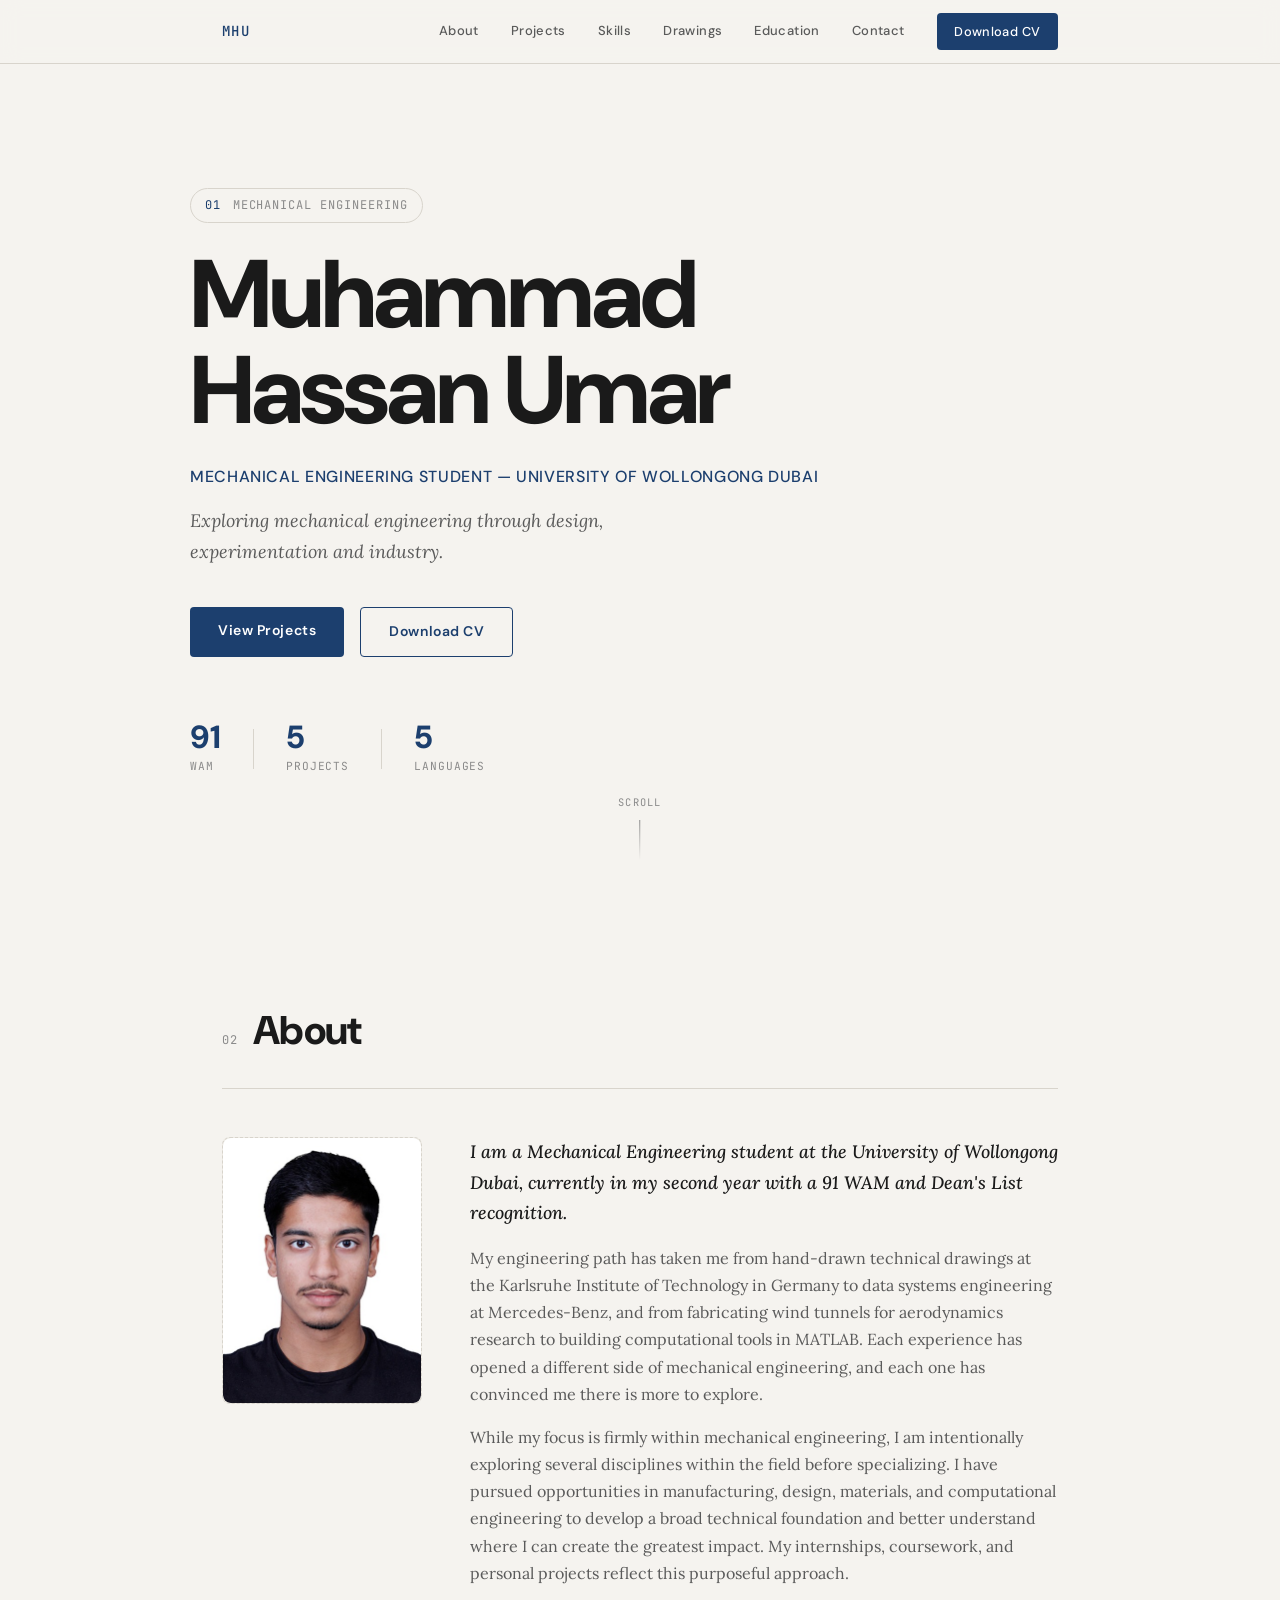
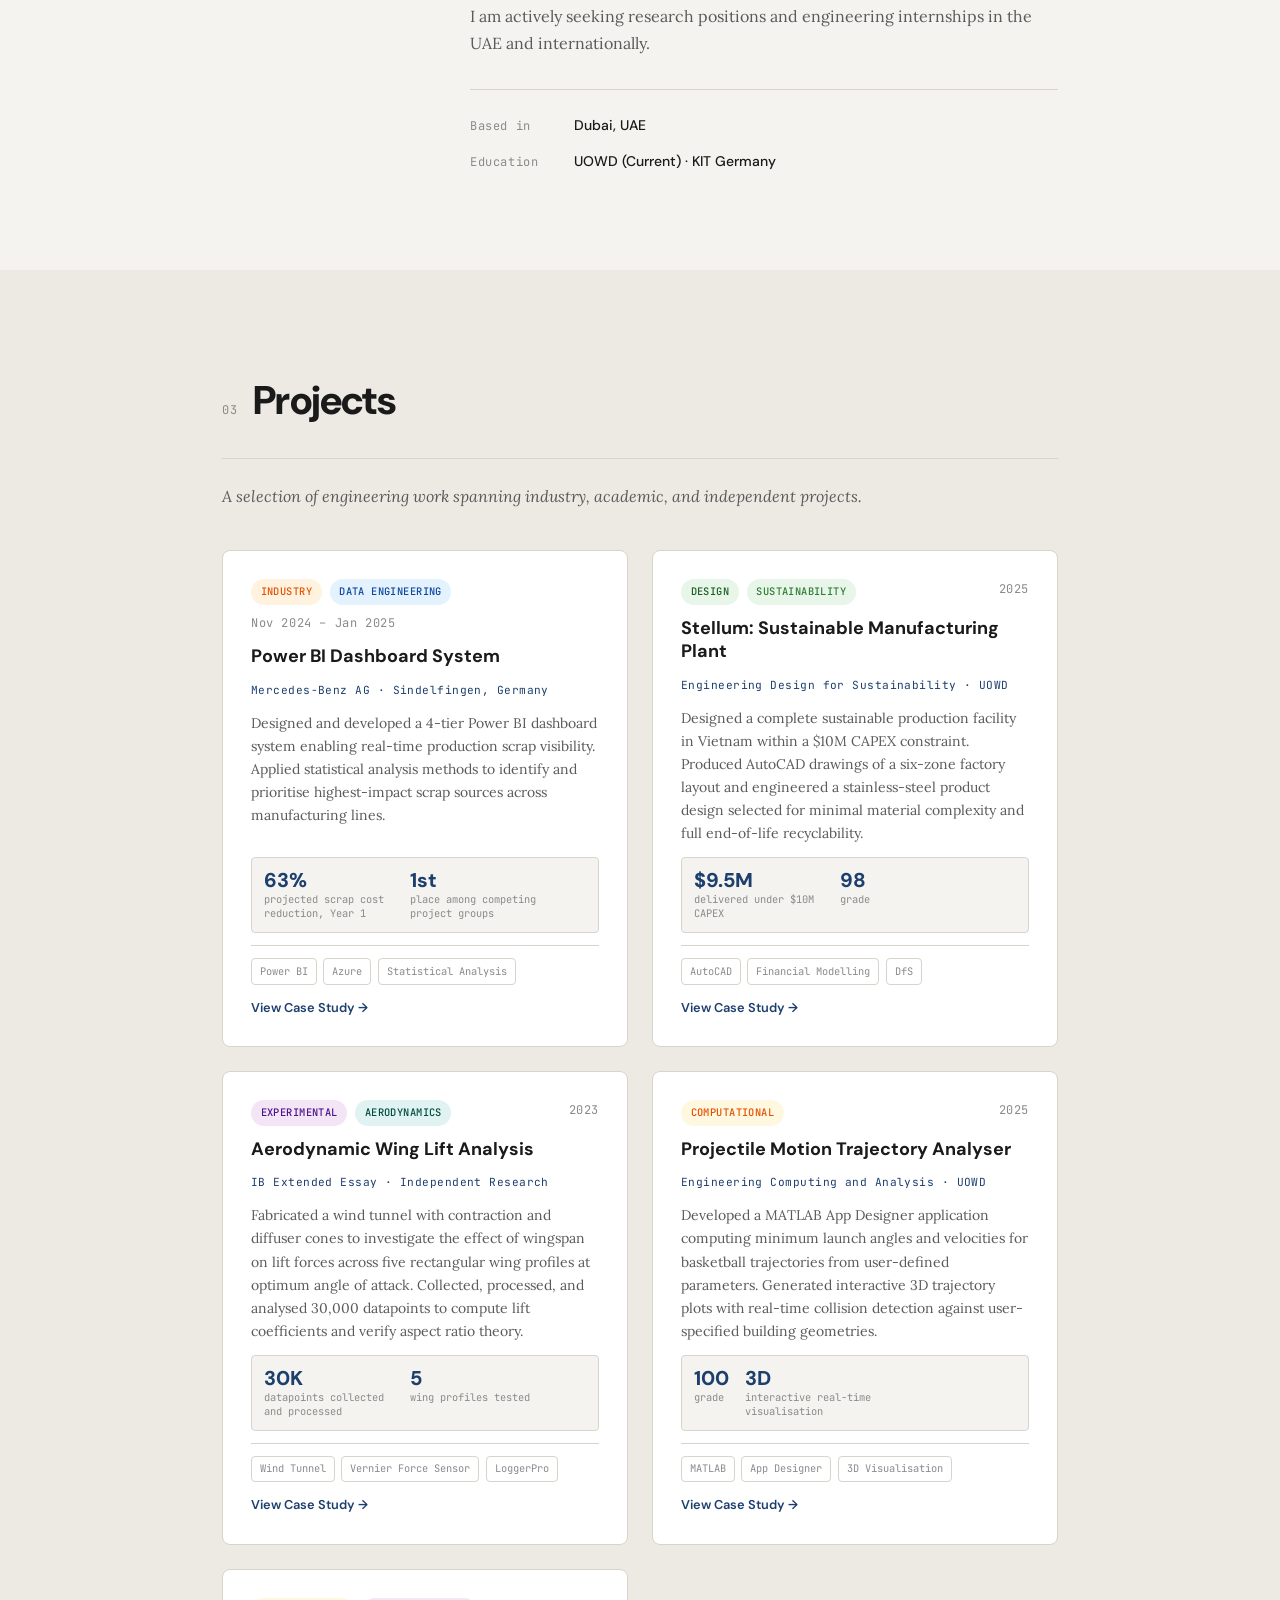
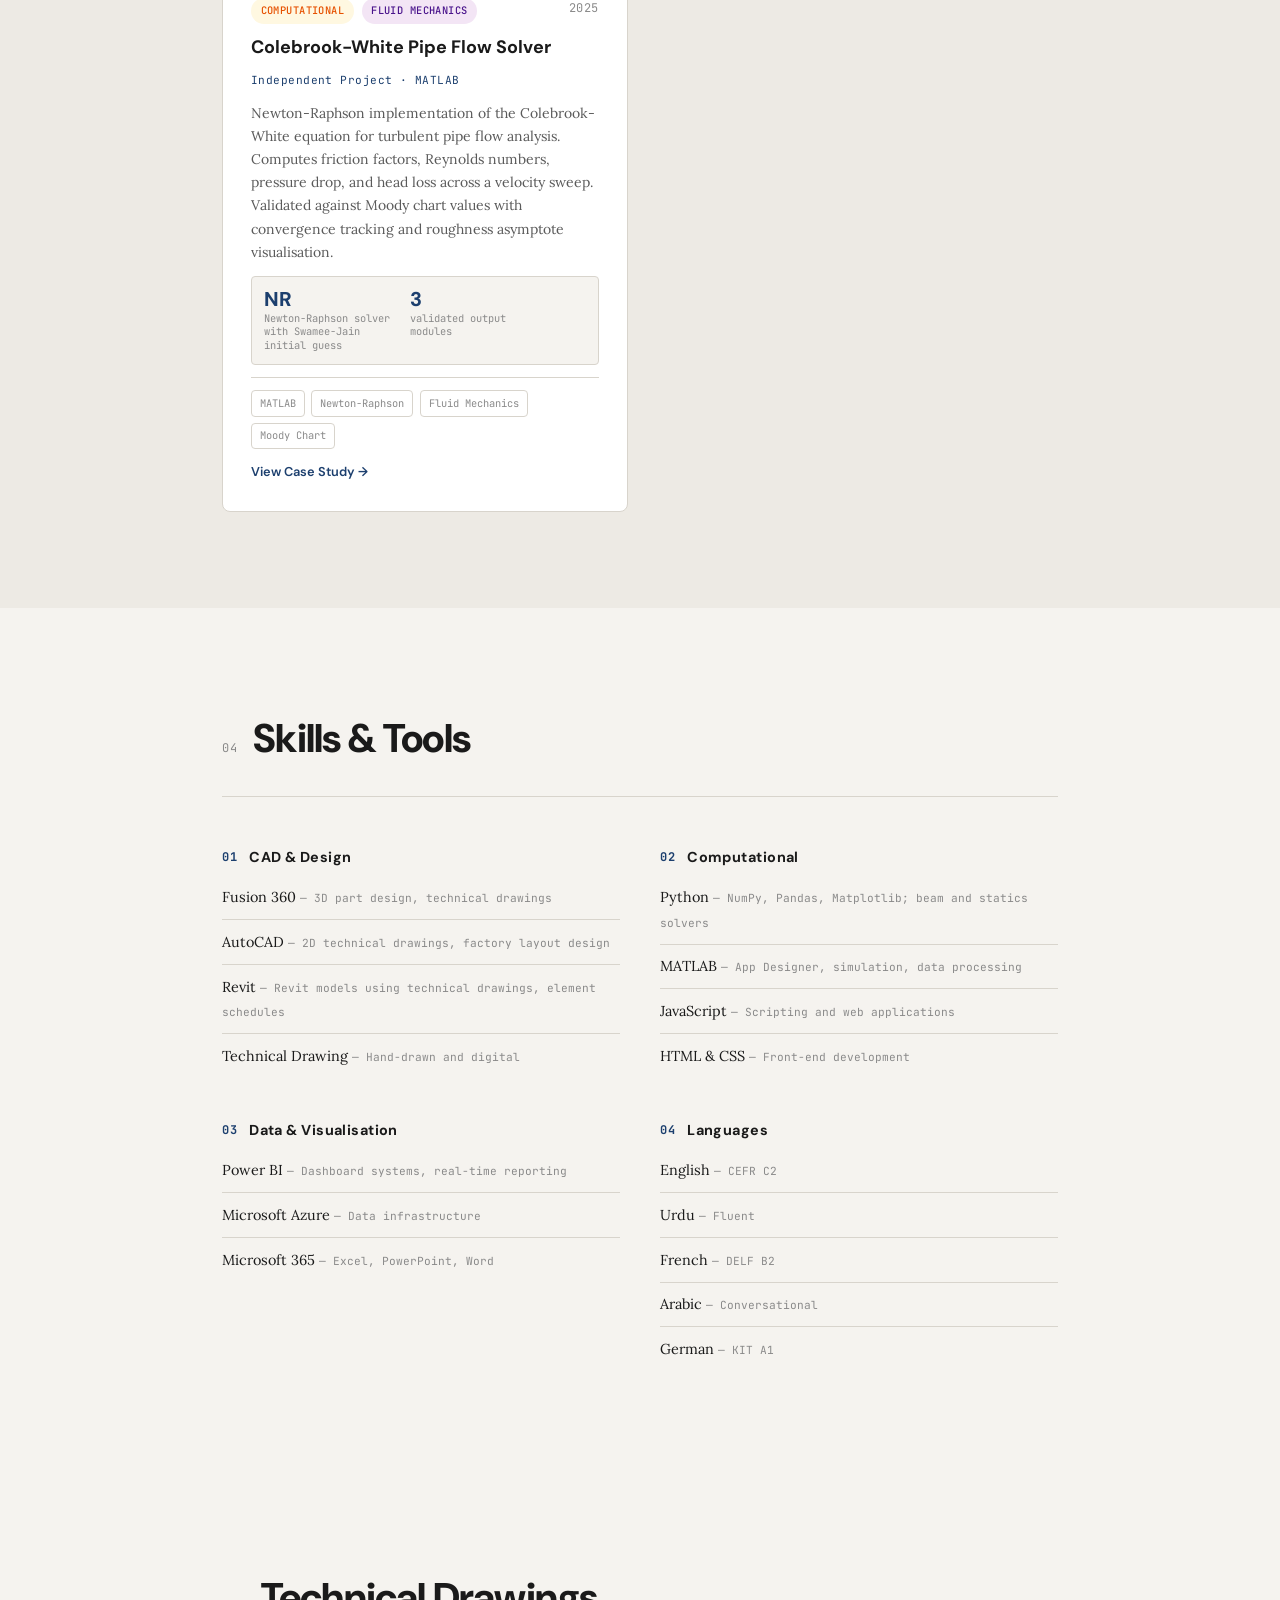
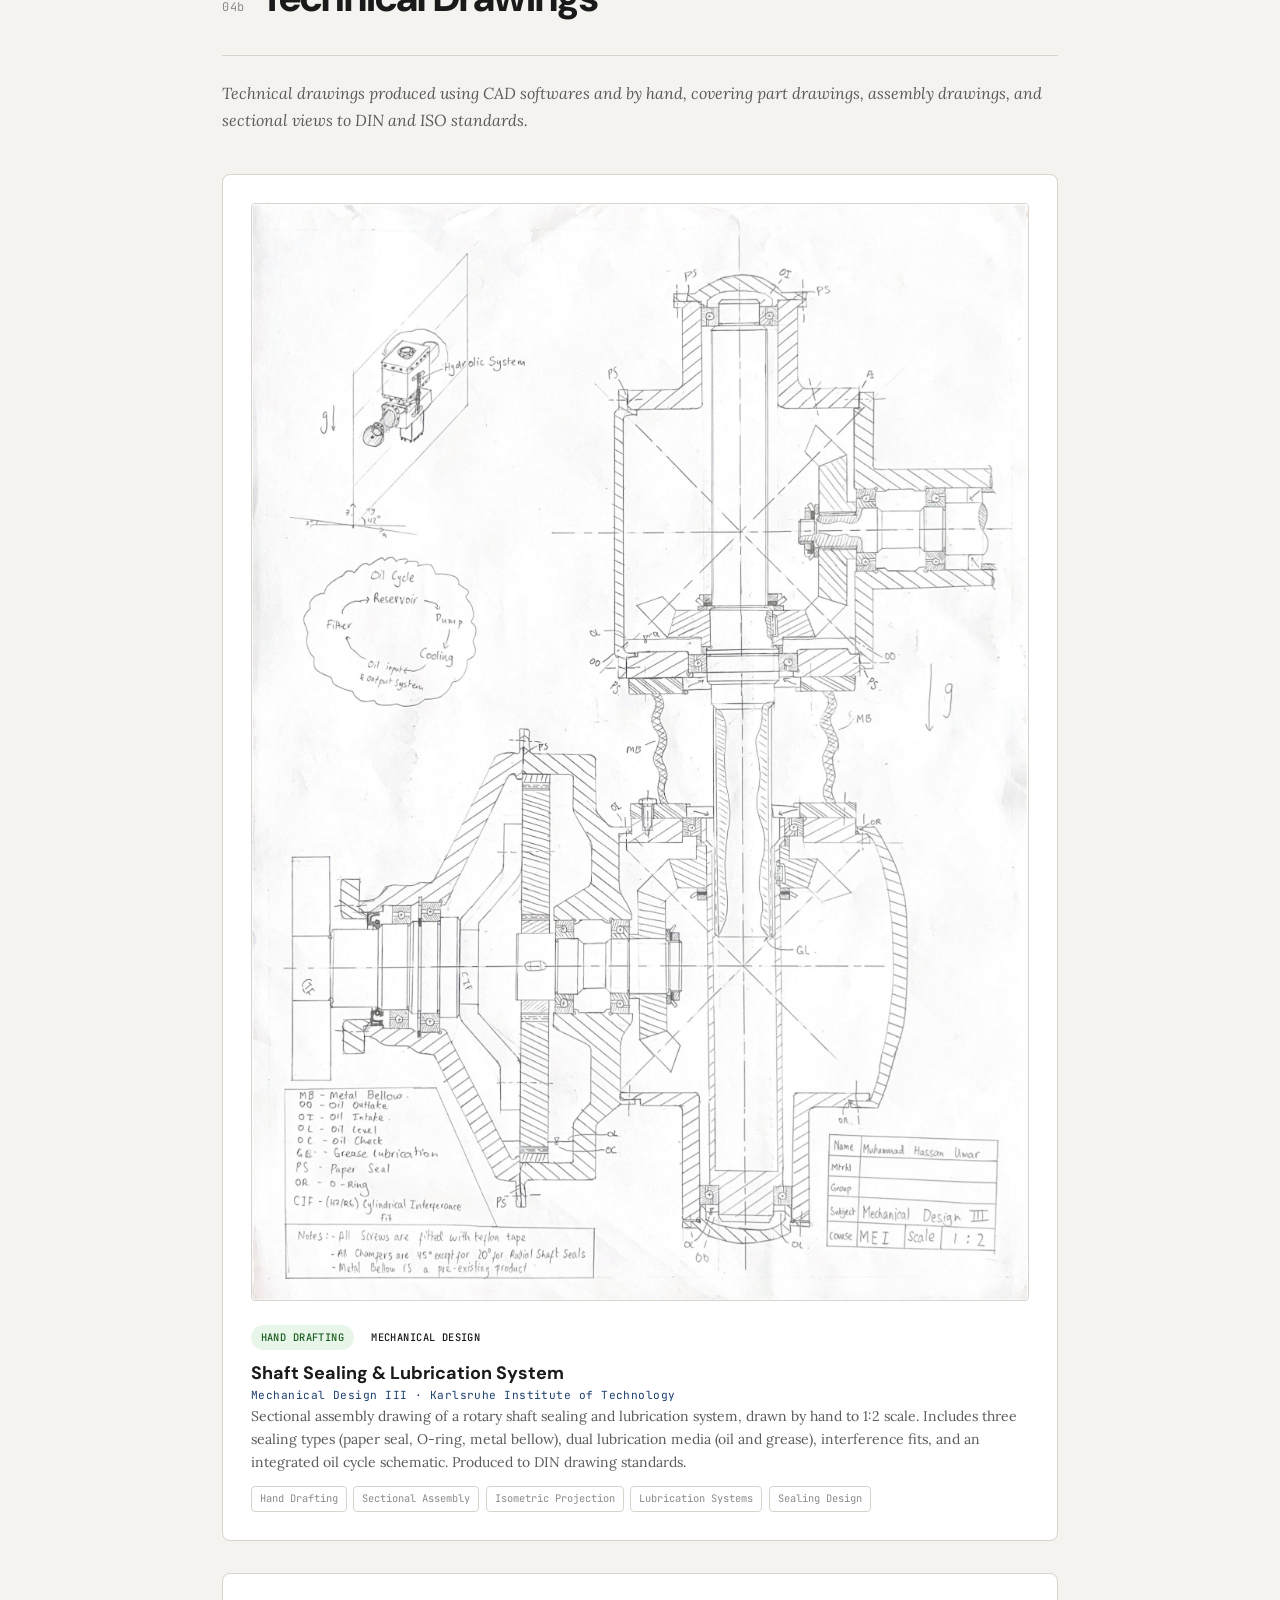
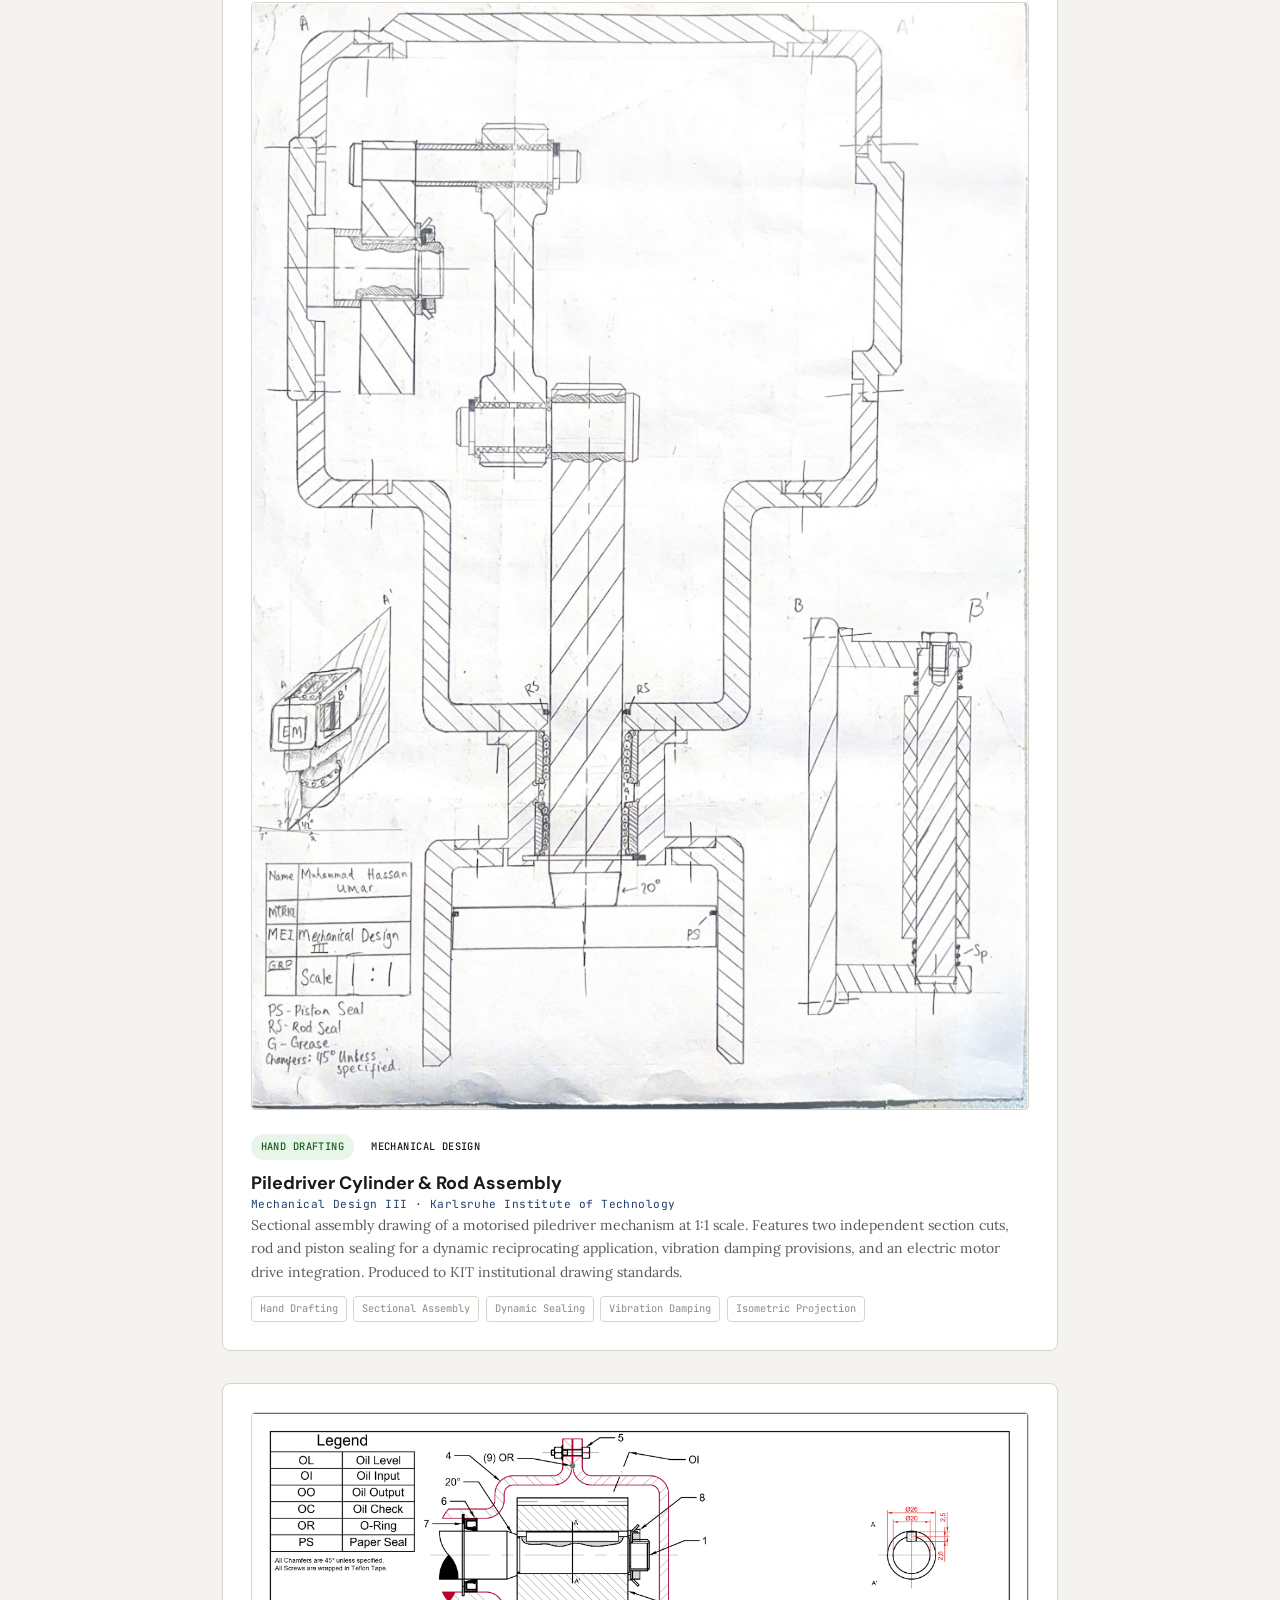
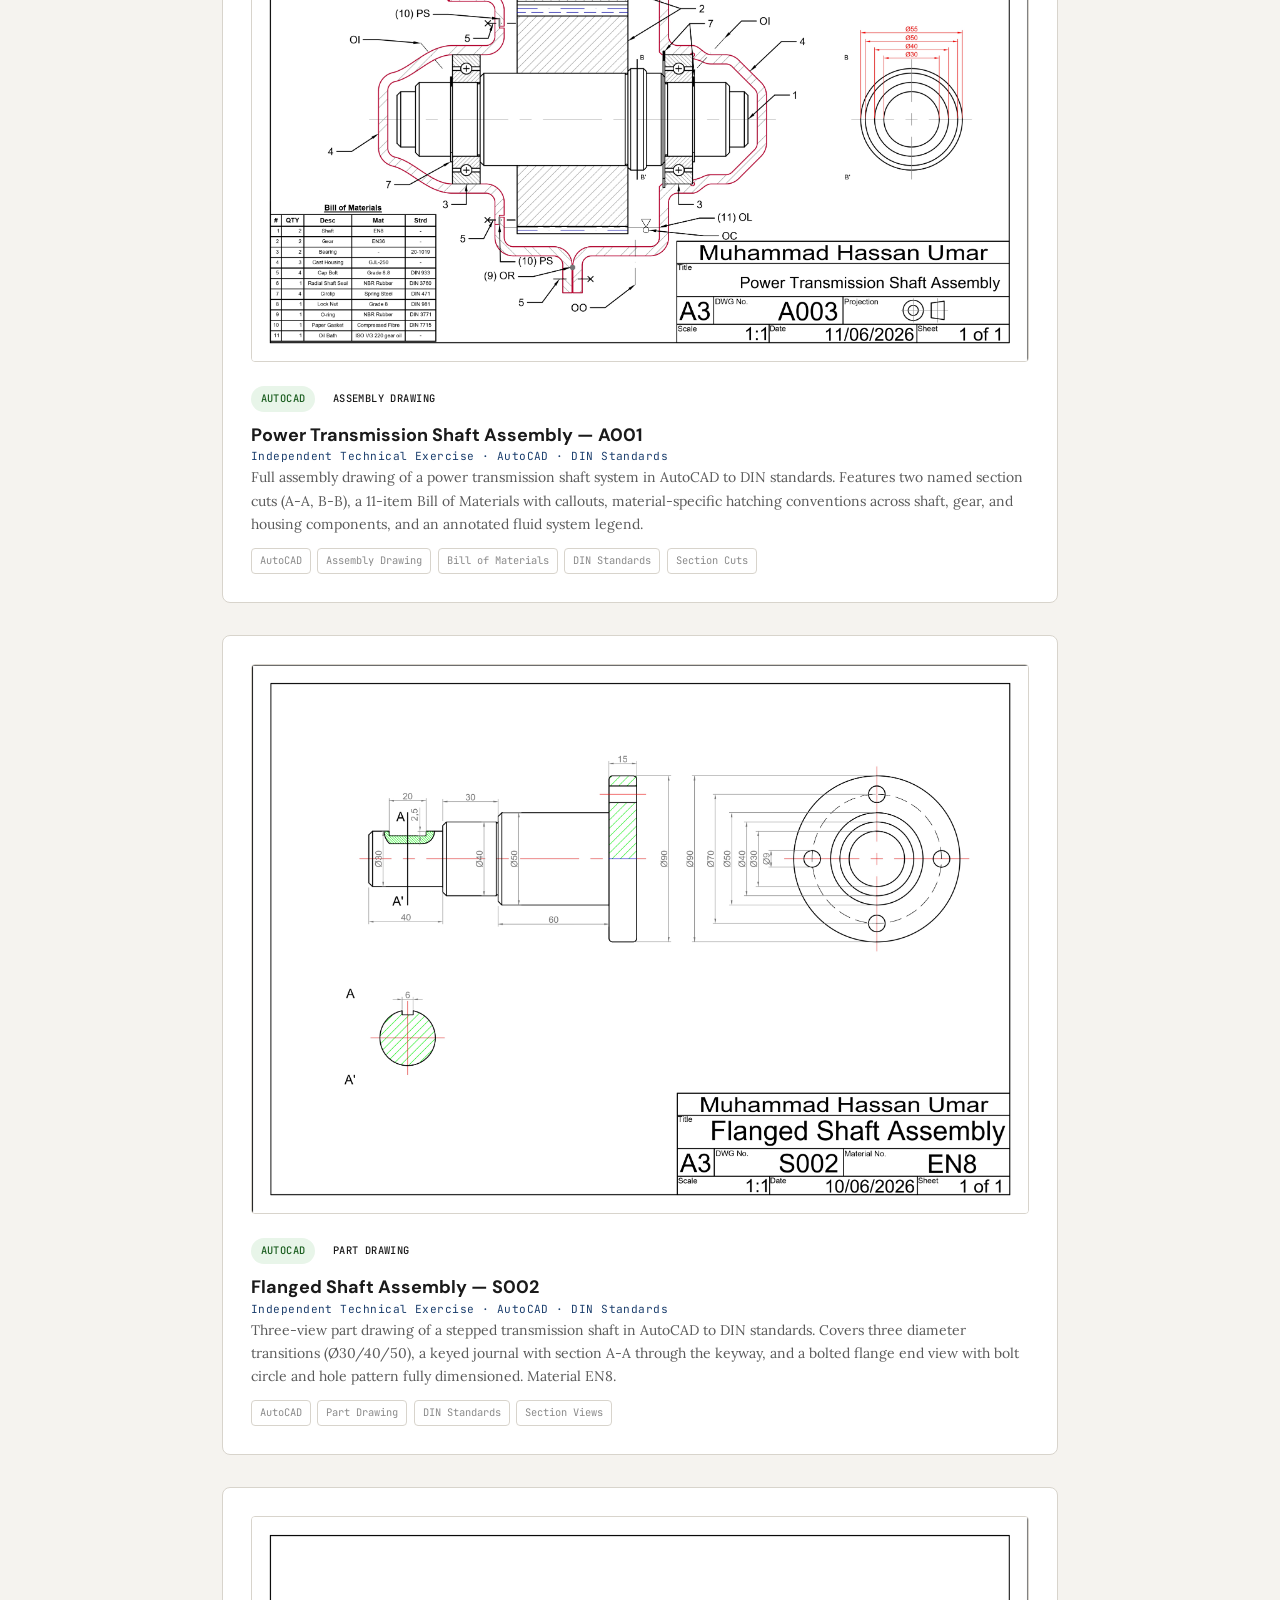
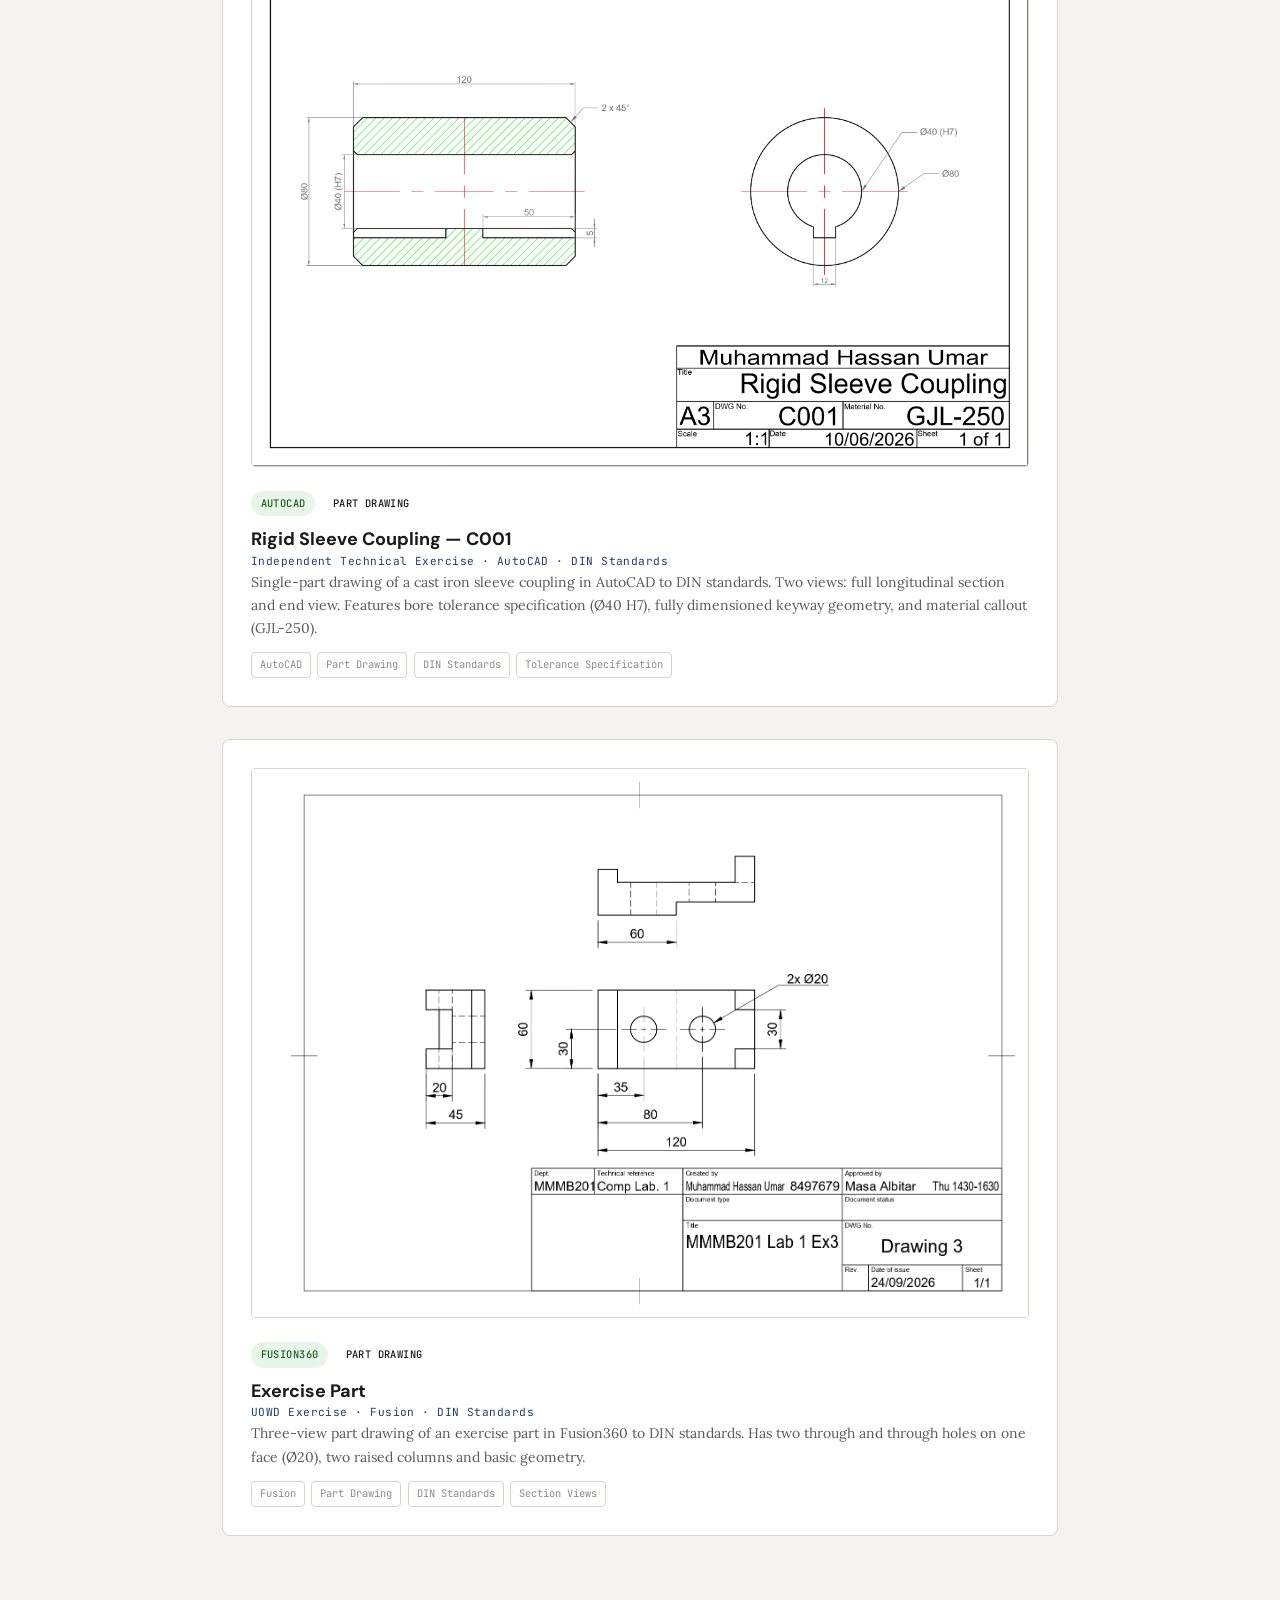
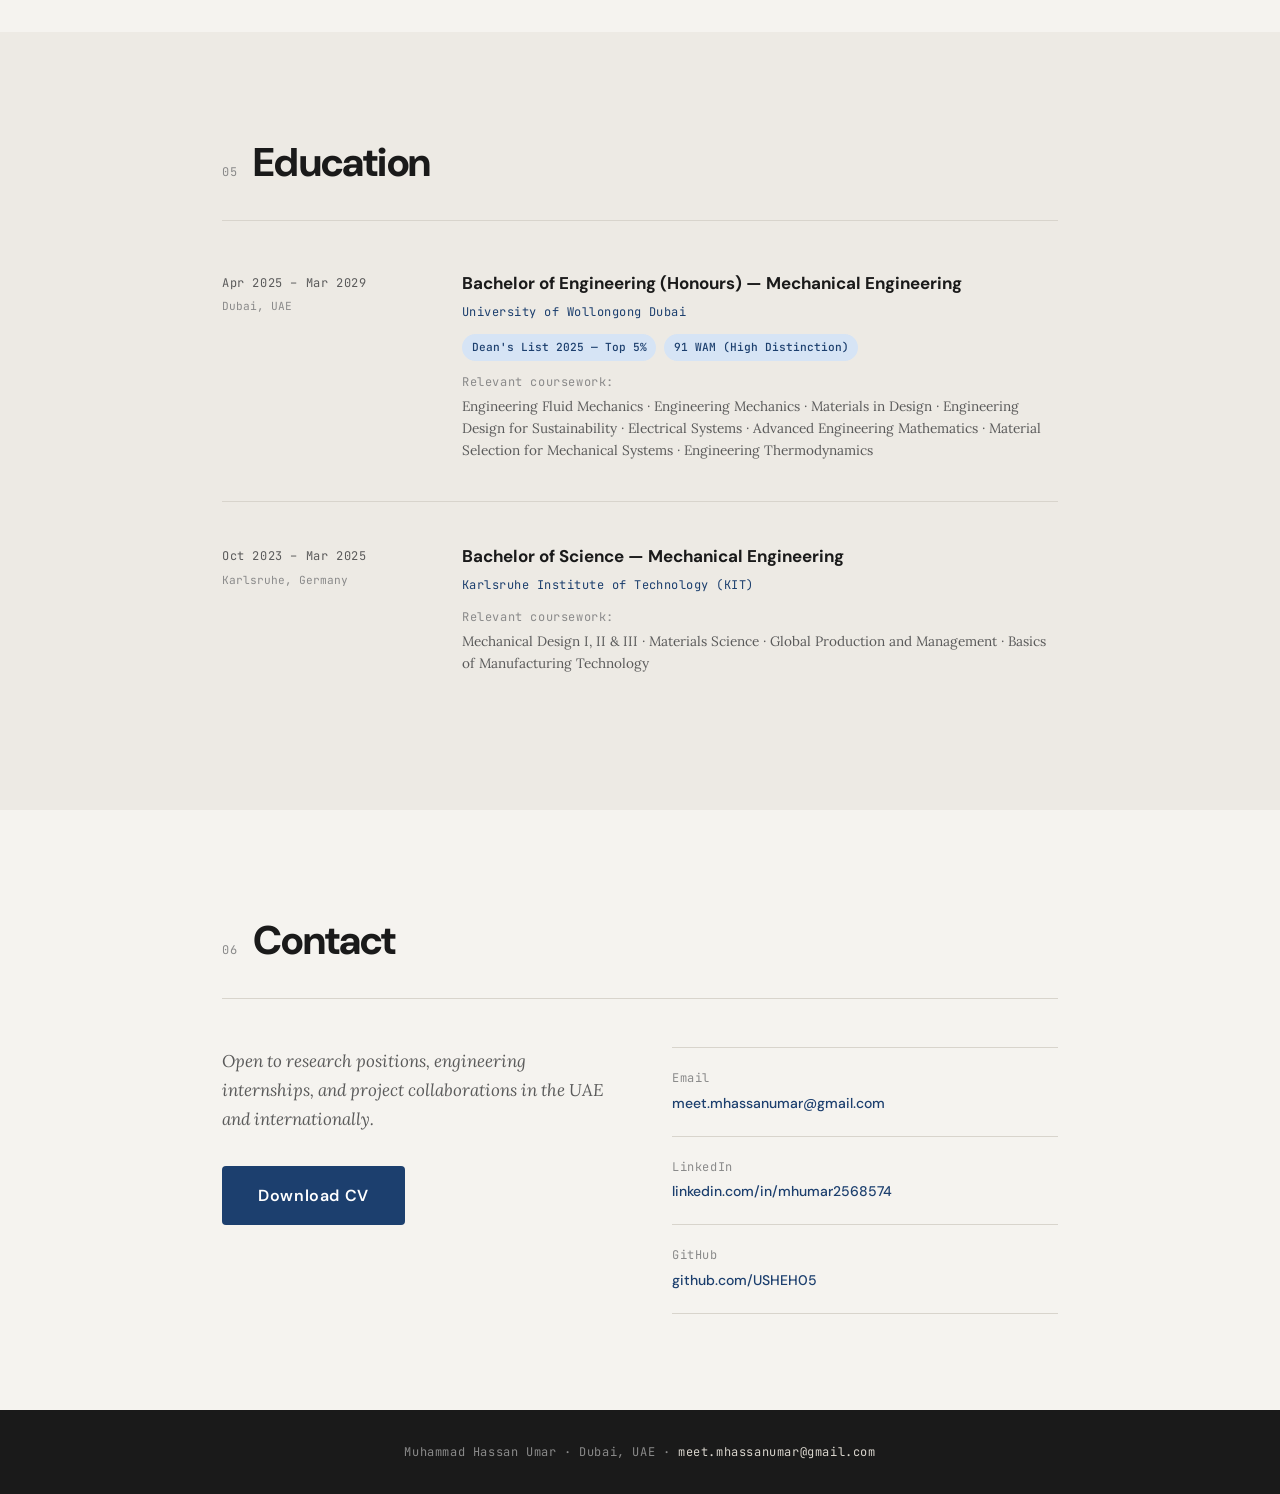
==== commit 97e0ca69: "changed last drawing file from pdf to jpg so it displays properly" ====
--- a/index.html
+++ b/index.html
@@ -509,7 +509,7 @@
 
           <div class="drawing-card">
             <div class="drawing-img">
-              <img src="assets/projects/drawings/Fusion-Ex3-drawing.pdf" alt="Part Drawing — Ex3" />
+              <img src="assets/projects/drawings/Fusion-Ex3-drawing.jpg" alt="Part Drawing — Ex3" />
             </div>
             <div class="drawing-info">
               <div class="card-tags" style="margin-bottom: 0.75rem;">
